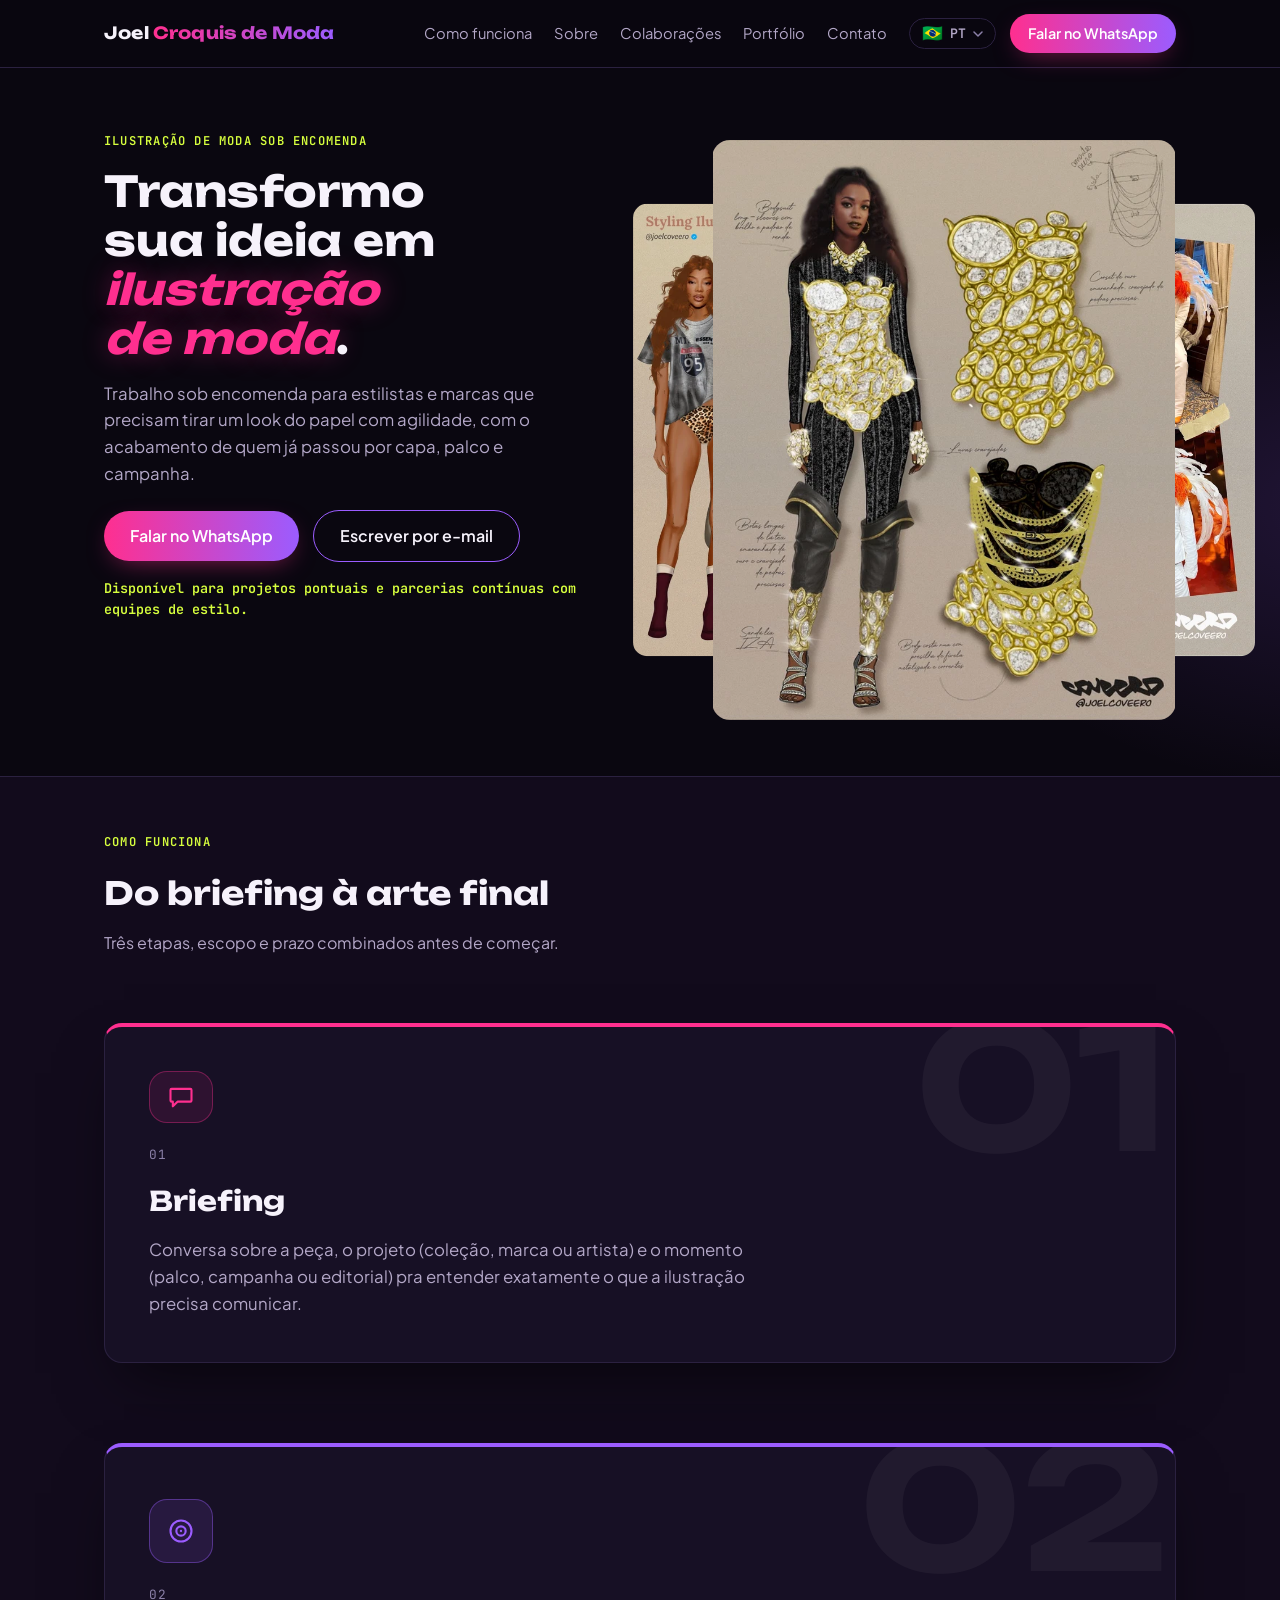
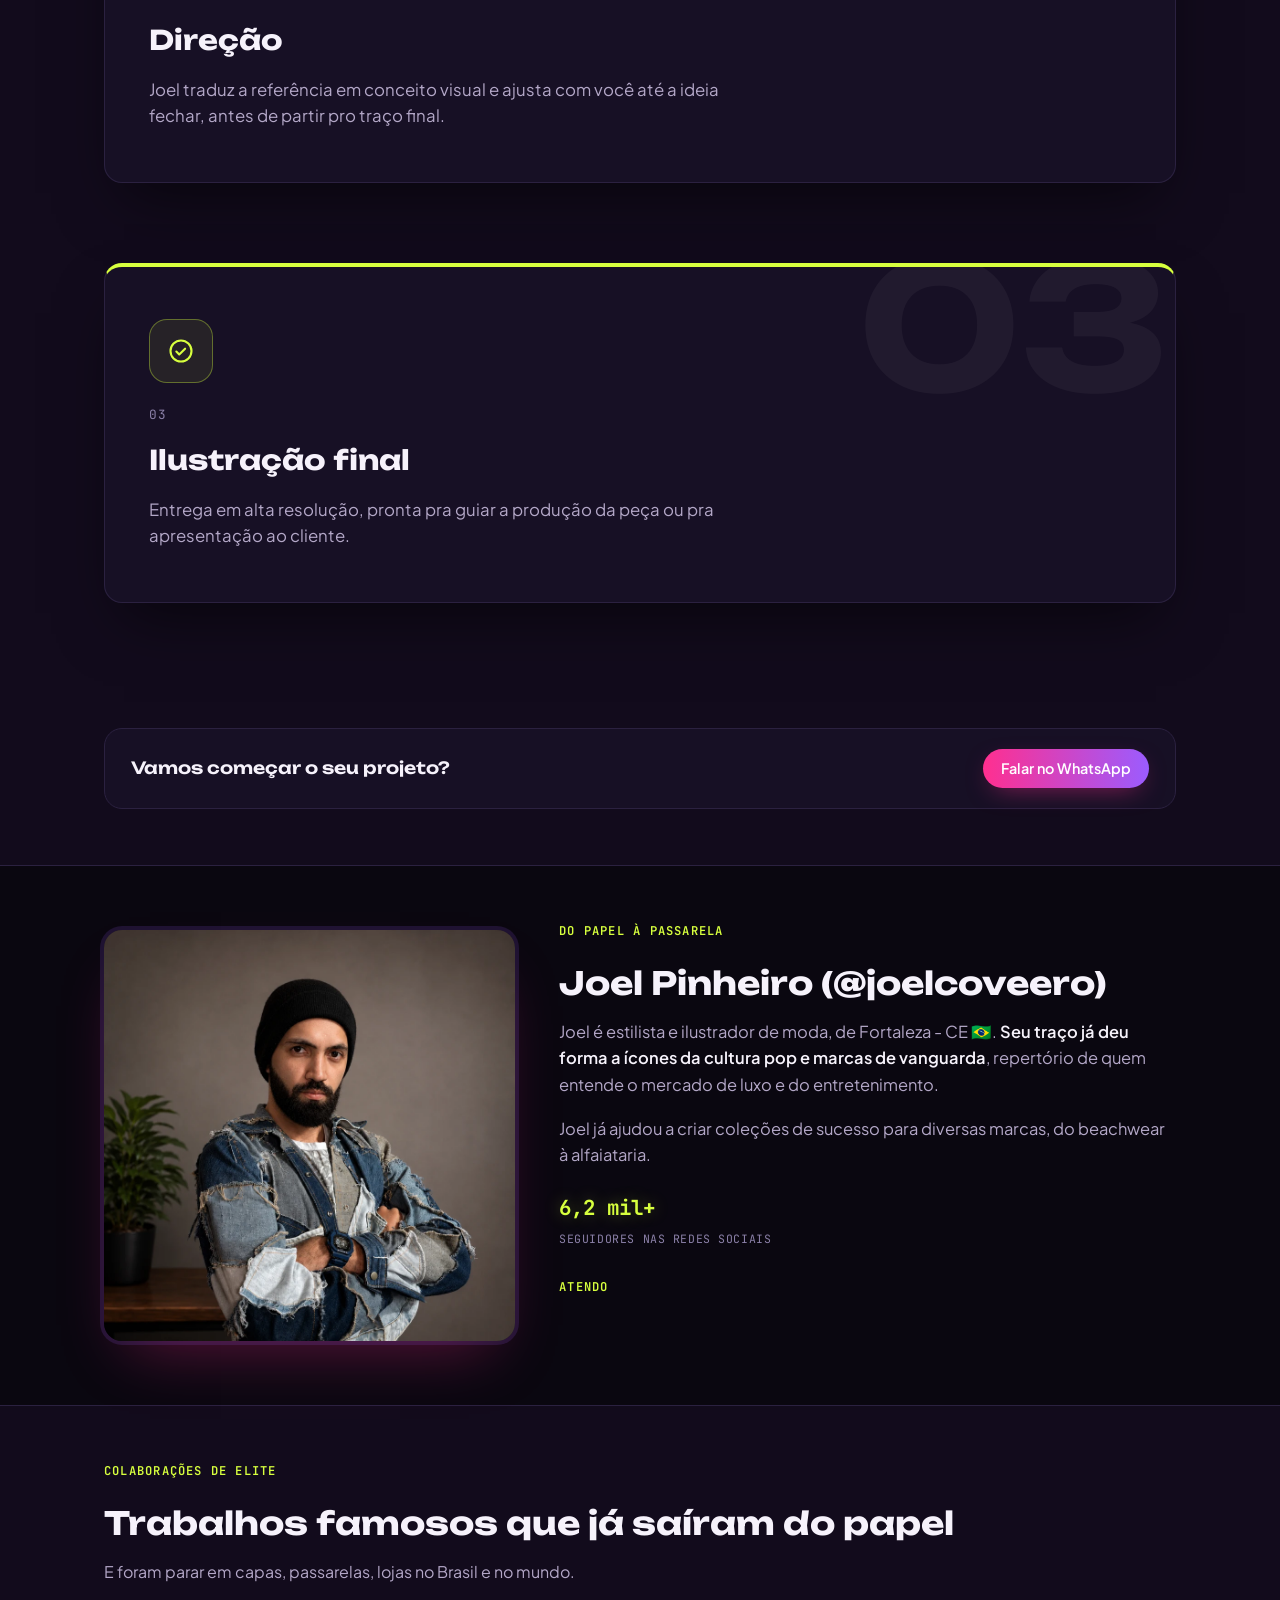
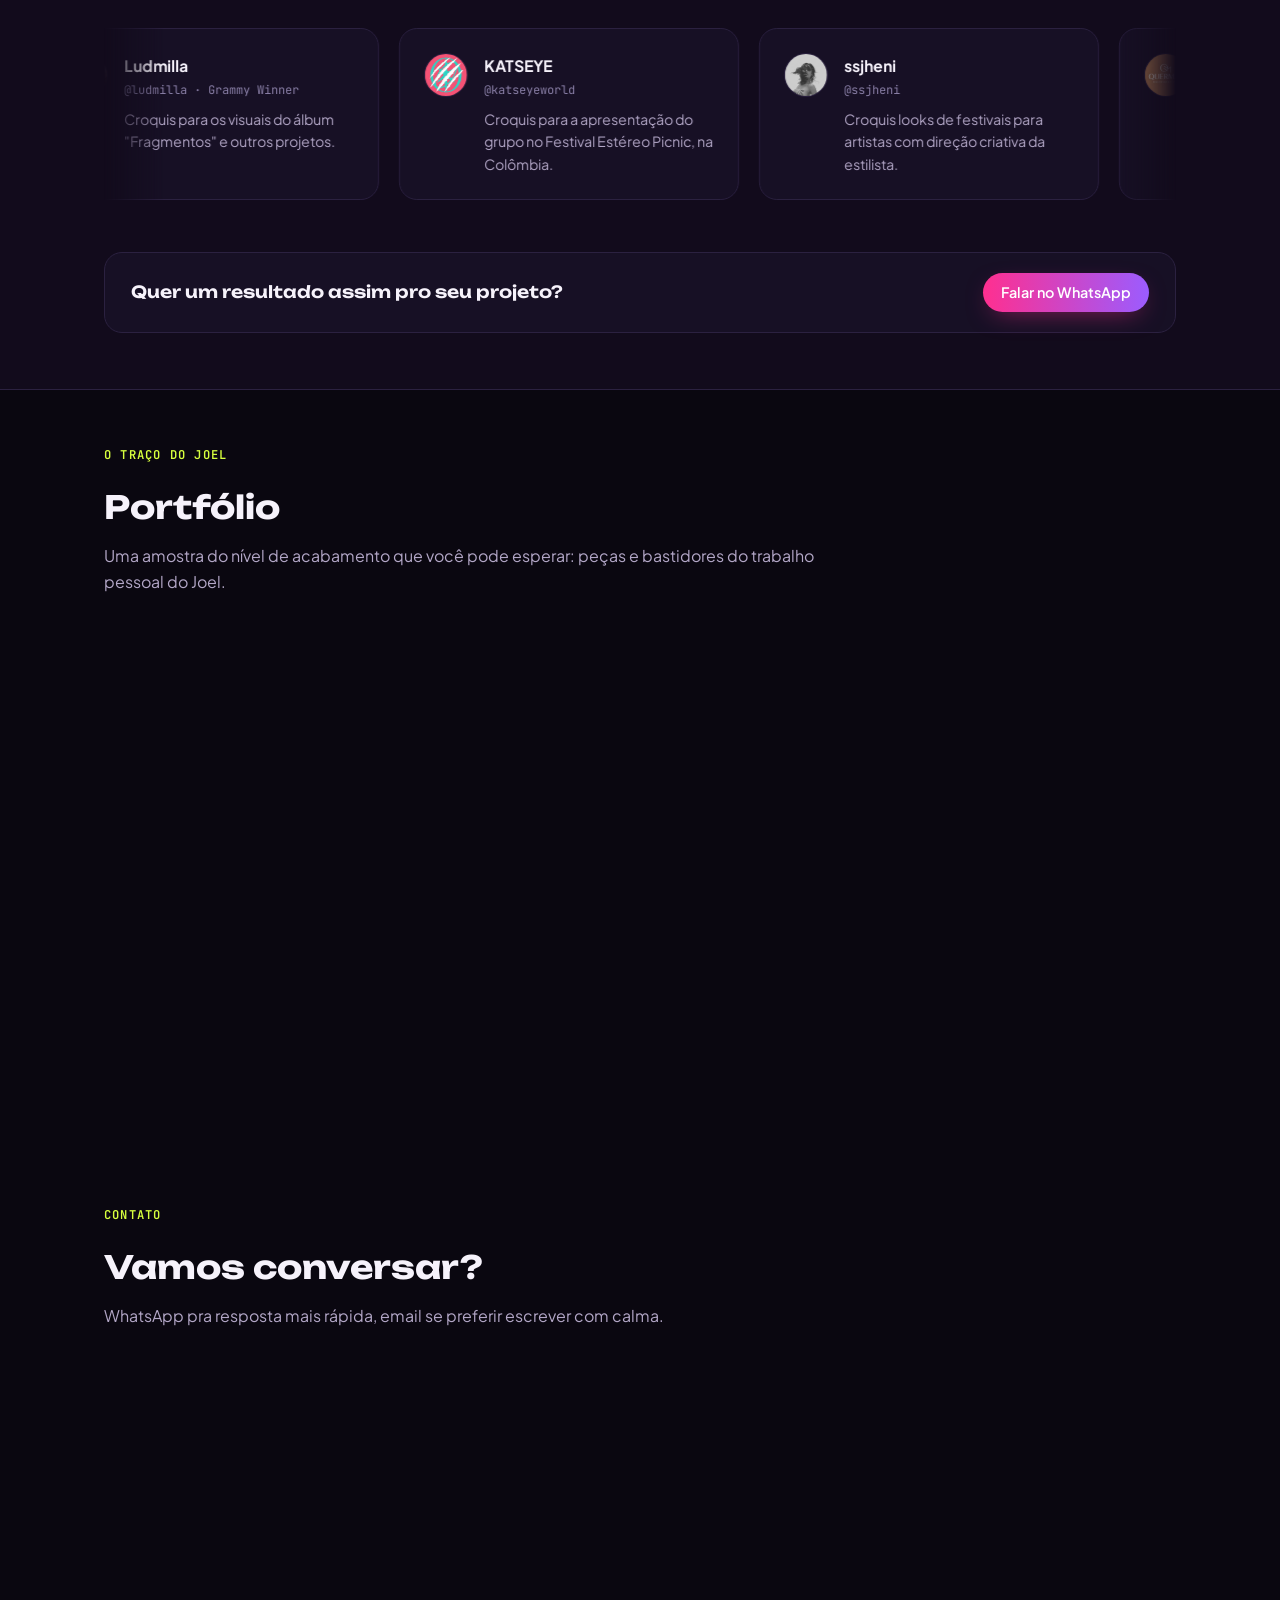
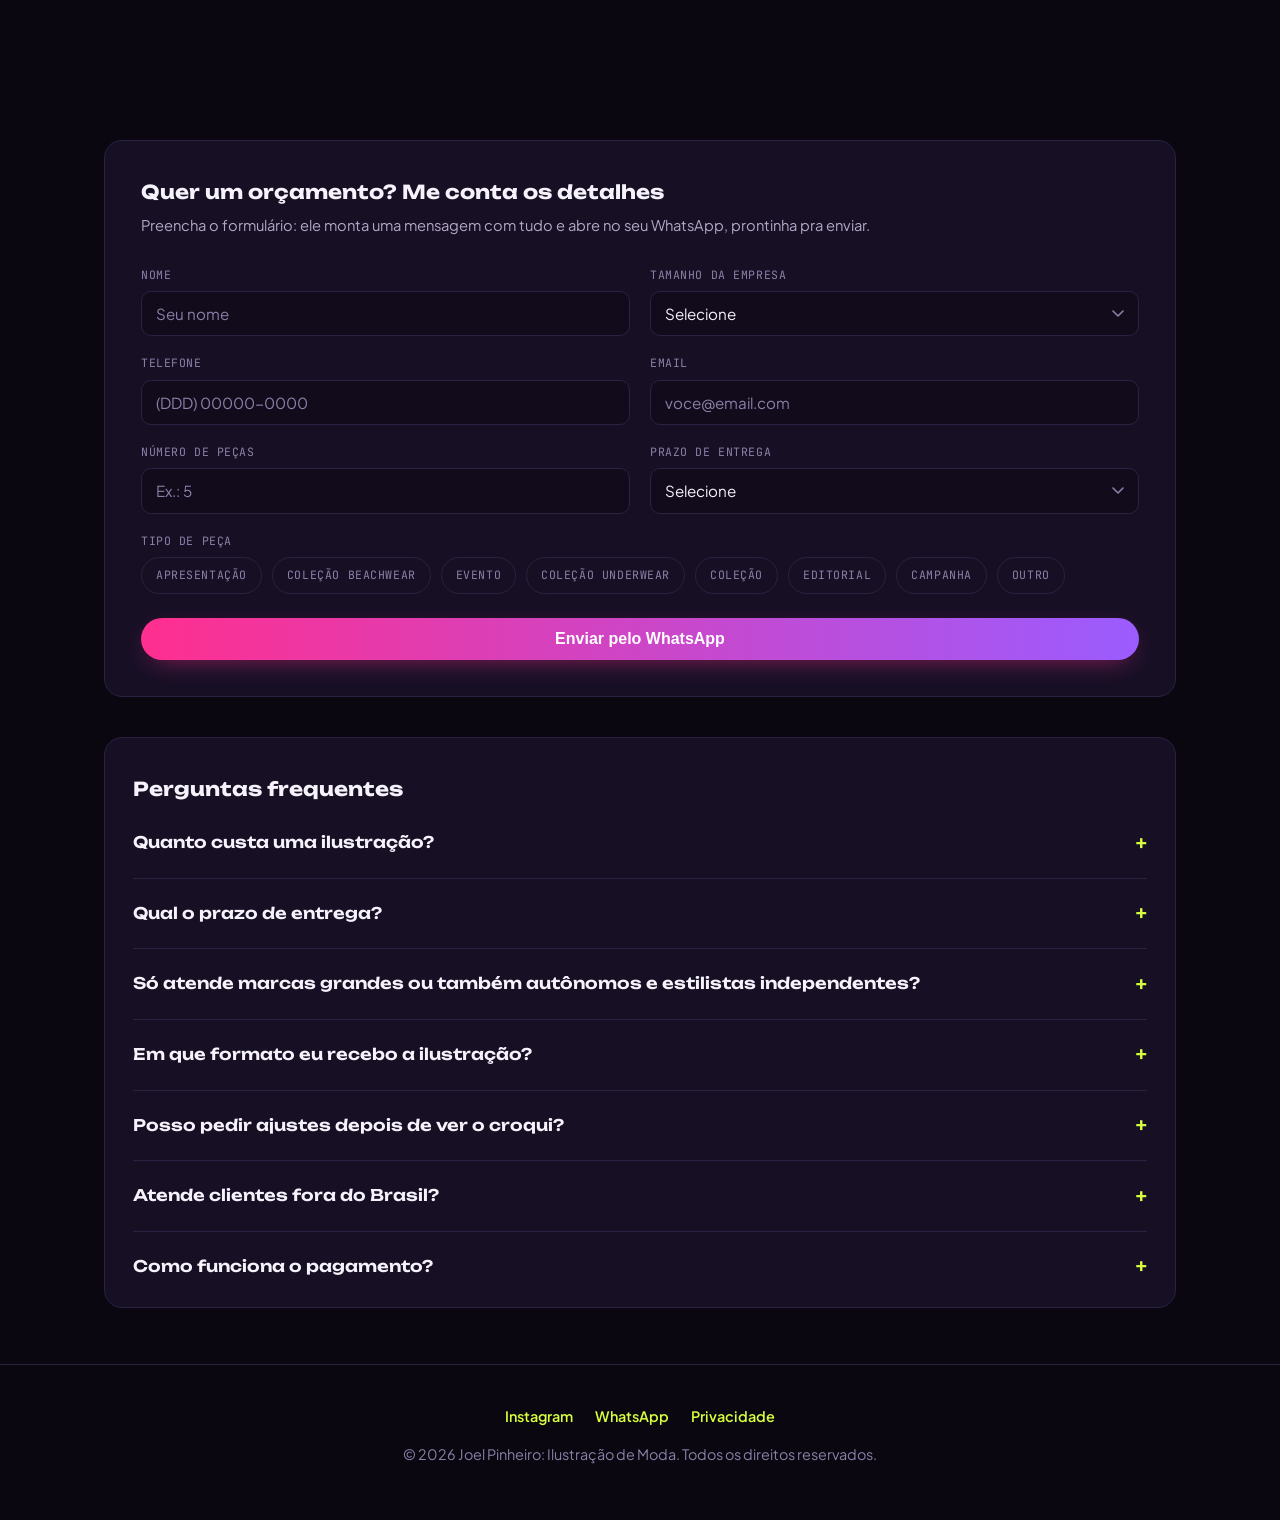
==== ilustracao/index.html @ 5b542d61 "Liga o front-end ao CAPI (Cloudflare Worker) trackLead() agora também faz POST pro Worker (joel-capi" ====
<!DOCTYPE html>
<html lang="pt-BR">
<head>
<meta charset="UTF-8">
<meta name="viewport" content="width=device-width, initial-scale=1.0">

<!-- Meta Pixel Code -->
<script>
!function(f,b,e,v,n,t,s)
{if(f.fbq)return;n=f.fbq=function(){n.callMethod?
n.callMethod.apply(n,arguments):n.queue.push(arguments)};
if(!f._fbq)f._fbq=n;n.push=n;n.loaded=!0;n.version='2.0';
n.queue=[];t=b.createElement(e);t.async=!0;
t.src=v;s=b.getElementsByTagName(e)[0];
s.parentNode.insertBefore(t,s)}(window, document,'script',
'https://connect.facebook.net/en_US/fbevents.js');
fbq('init', '4493762200768979');
fbq('track', 'PageView');
</script>
<noscript><img height="1" width="1" style="display:none"
src="https://www.facebook.com/tr?id=4493762200768979&ev=PageView&noscript=1"
/></noscript>
<!-- End Meta Pixel Code -->

<title>Joel Pinheiro | Ilustração de Moda Sob Encomenda</title>
<meta name="description" content="Ilustração de moda sob encomenda para marcas, estilistas e artistas: croqui personalizado com o traço que já assinou looks para Ludmilla e KATSEYE. Projetos pontuais e parcerias contínuas.">
<meta name="robots" content="index, follow">
<meta name="author" content="Joel Pinheiro (@joelcoveero)">
<meta name="theme-color" content="#0a0710">
<link rel="canonical" href="https://croquidemodapro.com.br/ilustracao/">

<meta property="og:type" content="website">
<meta property="og:locale" content="pt_BR">
<meta property="og:site_name" content="Joel Pinheiro | Ilustração">
<meta property="og:title" content="Joel Pinheiro | Ilustração de Moda Sob Encomenda">
<meta property="og:description" content="Croqui personalizado do briefing à arte final. O traço que já assinou looks para Ludmilla e KATSEYE, agora sob encomenda para o seu projeto.">
<meta property="og:image" content="https://croquidemodapro.com.br/assets/hero-croqui.png">
<meta property="og:url" content="https://croquidemodapro.com.br/ilustracao/">

<meta name="twitter:card" content="summary_large_image">
<meta name="twitter:title" content="Joel Pinheiro | Ilustração de Moda Sob Encomenda">
<meta name="twitter:description" content="Croqui personalizado do briefing à arte final, para marcas, estilistas e artistas.">
<meta name="twitter:image" content="https://croquidemodapro.com.br/assets/hero-croqui.png">

<link rel="icon" href="data:image/svg+xml,%3Csvg xmlns='http://www.w3.org/2000/svg' viewBox='0 0 64 64'%3E%3Crect width='64' height='64' rx='14' fill='%230a0710'/%3E%3Cdefs%3E%3ClinearGradient id='g' x1='0' y1='0' x2='1' y2='1'%3E%3Cstop offset='0' stop-color='%23ff2f8f'/%3E%3Cstop offset='1' stop-color='%239b5cff'/%3E%3C/linearGradient%3E%3C/defs%3E%3Ctext x='32' y='43' font-family='Arial,sans-serif' font-weight='700' font-size='26' fill='url(%23g)' text-anchor='middle'%3EJC%3C/text%3E%3C/svg%3E">
<link rel="preconnect" href="https://fonts.googleapis.com">
<link rel="preconnect" href="https://fonts.gstatic.com" crossorigin>
<link href="https://fonts.googleapis.com/css2?family=Unbounded:wght@500;700;800&family=Plus+Jakarta+Sans:ital,wght@0,400;0,500;0,600;0,700;1,500&family=JetBrains+Mono:wght@500;600;700&display=swap" rel="stylesheet">

<script type="application/ld+json">
{
  "@context": "https://schema.org",
  "@type": "Service",
  "serviceType": "Ilustração de moda sob encomenda",
  "provider": { "@type": "Person", "name": "Joel Pinheiro", "alternateName": "@joelcoveero" },
  "areaServed": "BR",
  "description": "Ilustração de moda sob encomenda para marcas, estilistas e artistas: croqui personalizado do briefing à arte final."
}
</script>
<style>
  :root{
    --bg:#0a0710;
    --bg-alt:#120b1c;
    --bg-card:#171025;
    --ink:#f6f2fb;
    --ink-soft:#b3a7c7;
    --ink-faint:#8b80a8;
    --line:#2b2140;
    --pink:#ff2f8f;
    --lime:#d7ff3e;
    --violet:#9b5cff;
    --radius:18px;
    --max:1120px;
    --font-display:'Unbounded',sans-serif;
    --font-body:'Plus Jakarta Sans',sans-serif;
    --font-mono:'JetBrains Mono',monospace;
  }
  *{box-sizing:border-box;}
  html{scroll-behavior:smooth;}
  /* O coverflow do hero deixa imagens vazando pros lados (overflow:visible) —
     sem isso a pagina ganha rolagem horizontal no mobile. `clip` em vez de
     `hidden` porque `hidden` transforma o elemento em contexto de rolagem e
     quebraria o position:sticky do header. */
  html{overflow-x:hidden;}
  @supports (overflow-x: clip){ html{overflow-x:clip;} }
  body{
    margin:0;
    max-width:100vw;
    overflow-x:hidden;
    font-family:var(--font-body);
    background:
      radial-gradient(ellipse 900px 520px at 12% -8%, rgba(255,47,143,.18), transparent 60%),
      radial-gradient(ellipse 750px 520px at 105% 8%, rgba(155,92,255,.16), transparent 55%),
      var(--bg);
    color:var(--ink);
    line-height:1.6;
  }
  @supports (overflow-x: clip){ body{overflow-x:clip;} }
  img{max-width:100%;display:block;}
  @media (prefers-reduced-motion: reduce){ html{scroll-behavior:auto;} }
  a:focus-visible, button:focus-visible, summary:focus-visible, [tabindex]:focus-visible{
    outline:2px solid var(--lime);outline-offset:3px;border-radius:4px;
  }
  .skip-link{
    position:absolute;left:16px;top:-64px;z-index:70;
    background:var(--bg-card);color:var(--ink);
    border:1px solid var(--lime);border-radius:8px;
    padding:10px 16px;text-decoration:none;font-weight:600;
    transition:top .2s ease;
  }
  .skip-link:focus-visible{top:12px;}
  main:focus, main:focus-visible{outline:none;}
  .reveal{opacity:0;transform:translateY(24px);transition:opacity .6s cubic-bezier(.22,1,.36,1),transform .6s cubic-bezier(.22,1,.36,1);}
  .reveal.is-visible{opacity:1;transform:translateY(0);}
  @media (prefers-reduced-motion: reduce){
    .reveal, .reveal.is-visible{opacity:1 !important;transform:none !important;transition:none !important;}
  }
  a{color:inherit;}
  h1,h2,h3{font-family:var(--font-display);text-wrap:balance;}
  h1 em{font-style:italic;font-weight:700;color:var(--pink);text-shadow:0 0 26px rgba(255,47,143,.35);}
  .wrap{max-width:var(--max);margin:0 auto;padding:0 24px;}

  header.site{
    position:sticky;top:0;z-index:20;
    background:rgba(10,7,16,.78);
    backdrop-filter:blur(10px);
    border-bottom:1px solid var(--line);
  }
  header.site .wrap{display:flex;align-items:center;justify-content:space-between;padding:14px 24px;gap:14px;}
  .brand{font-family:var(--font-display);font-weight:700;letter-spacing:.01em;font-size:1.05rem;text-decoration:none;flex-shrink:0;}
  .brand span{background:linear-gradient(90deg,var(--pink),var(--violet));-webkit-background-clip:text;background-clip:text;color:transparent;}
  nav.site{display:flex;align-items:center;margin-left:auto;}
  nav.site a{margin-left:22px;text-decoration:none;font-size:.92rem;color:var(--ink-soft);transition:color .15s ease;white-space:nowrap;flex-shrink:0;}
  nav.site a:hover{color:var(--lime);}
  .btn{
    display:inline-block;background:linear-gradient(90deg,var(--pink),var(--violet));
    color:#fff;padding:12px 26px;border-radius:999px;text-decoration:none;
    font-weight:600;font-size:1rem;border:none;cursor:pointer;
    box-shadow:0 8px 26px -10px rgba(255,47,143,.6);
    transition:box-shadow .18s ease, transform .18s ease;
  }
  .btn:hover{box-shadow:0 10px 32px -8px rgba(255,47,143,.8);transform:translateY(-1px);}
  .btn.ghost{background:transparent;border:1.5px solid var(--violet);color:var(--ink);box-shadow:none;}
  .btn.ghost:hover{background:rgba(155,92,255,.14);box-shadow:none;}
  .btn.small{padding:8px 18px;font-size:.9rem;flex-shrink:0;}

  /* Seletor de idioma — bandeira do idioma ativo + dropdown com os outros.
     Uma copia fica dentro do nav.site (some no mobile junto com o resto do
     menu horizontal) e outra dentro do painel mobile. */
  .lang-switch{position:relative;margin-left:22px;}
  .lang-trigger{
    display:inline-flex;align-items:center;gap:7px;background:transparent;
    border:1px solid var(--line);border-radius:999px;padding:6px 12px;
    color:var(--ink-soft);cursor:pointer;font-family:var(--font-mono);
    font-size:.82rem;font-weight:600;transition:border-color .15s ease, color .15s ease;
  }
  .lang-trigger:hover{color:var(--ink);border-color:var(--violet);}
  .lang-switch.open .lang-trigger{color:var(--lime);border-color:var(--lime);}
  .lang-flag{font-size:1.05rem;line-height:1;}
  .lang-caret{color:var(--ink-faint);transition:transform .15s ease;flex-shrink:0;}
  .lang-switch.open .lang-caret{transform:rotate(180deg);}
  .lang-menu{
    list-style:none;margin:8px 0 0;padding:6px;position:absolute;top:100%;right:0;
    min-width:150px;background:var(--bg-card);border:1px solid var(--line);
    border-radius:12px;box-shadow:0 18px 40px -14px rgba(0,0,0,.6);
    opacity:0;visibility:hidden;transform:translateY(-6px);
    transition:opacity .15s ease, transform .15s ease, visibility .15s;
    z-index:40;
  }
  .lang-switch.open .lang-menu{opacity:1;visibility:visible;transform:translateY(0);}
  .lang-menu button{
    display:flex;align-items:center;gap:9px;width:100%;background:transparent;border:none;
    color:var(--ink-soft);text-align:left;padding:9px 10px;border-radius:8px;cursor:pointer;
    font-family:var(--font-body);font-size:.9rem;font-weight:500;
  }
  .lang-menu button:hover{background:rgba(255,255,255,.06);color:var(--ink);}
  .mobile-nav .lang-switch{
    margin:28px 0 0;padding-top:20px;border-top:1px solid var(--line);
  }
  .mobile-nav .lang-trigger{width:100%;justify-content:space-between;padding:12px 14px;font-size:.95rem;}
  .mobile-nav .lang-menu{
    position:static;display:none;opacity:1;visibility:visible;transform:none;
    box-shadow:none;border:none;background:transparent;margin-top:10px;padding:0;
  }
  .mobile-nav .lang-switch.open .lang-menu{display:block;}
  .mobile-nav .lang-menu button{font-size:1.05rem;padding:10px 6px;}

  .sm-toggle{
    display:none;align-items:center;gap:8px;background:transparent;border:1px solid var(--line);
    color:var(--ink);border-radius:999px;padding:8px 14px;font-family:var(--font-mono);font-size:.82rem;
    cursor:pointer;flex-shrink:0;
  }
  .sm-icon{display:inline-flex;flex-direction:column;gap:3px;width:16px;}
  .sm-icon span{display:block;height:1.5px;background:var(--ink);border-radius:1px;}
  .mobile-nav{
    display:none;position:fixed;inset:0;z-index:30;background:rgba(10,7,16,.97);
    padding:100px 24px 40px;opacity:0;pointer-events:none;transition:opacity .25s ease;
  }
  .mobile-nav.is-open{opacity:1;pointer-events:auto;}
  .mobile-nav a{
    display:block;font-family:var(--font-display);font-size:1.6rem;color:var(--ink);
    text-decoration:none;padding:14px 0;border-bottom:1px solid var(--line);
  }
  .mobile-nav a:hover{color:var(--lime);}
  @media (max-width:1140px){
    nav.site{display:none;}
    .header-cta{display:none;}
    .sm-toggle{display:inline-flex;}
    .mobile-nav{display:block;}
  }
  .mobile-nav .btn{display:inline-block;margin-top:24px;}

  .hero{padding:64px 0 56px;}
  .hero .wrap{display:grid;grid-template-columns:1fr .85fr;gap:48px;align-items:center;}
  /* Itens de grid tem min-width:auto por padrao: sem isso, o carrossel do
     hero (filhos absolutos com transforms grandes) pode forcar a coluna a
     ficar mais larga que o viewport, cortando o texto da outra coluna no
     meio da palavra em vez de quebrar linha. */
  .hero .wrap > *{min-width:0;}
  .eyebrow{
    font-family:var(--font-mono);text-transform:uppercase;letter-spacing:.1em;font-size:.76rem;
    color:var(--lime);font-weight:600;margin-bottom:16px;
  }
  h1{font-size:clamp(2rem,4vw,2.65rem);line-height:1.15;margin:0 0 18px;font-weight:700;}
  .lead{font-size:1.05rem;color:var(--ink-soft);margin:0 0 22px;max-width:50ch;}
  .hero-actions{display:flex;gap:14px;flex-wrap:wrap;align-items:center;}
  @media (max-width:520px){
    .hero-actions{flex-direction:column;align-items:stretch;}
    .hero-actions .btn{width:100%;text-align:center;}
  }
  .hero-note{font-family:var(--font-mono);font-size:.84rem;font-weight:600;color:var(--lime);margin:16px 0 0;}

  .stat-strip{display:flex;align-items:center;gap:22px;margin-top:30px;flex-wrap:wrap;}
  .stat-item{display:flex;flex-direction:column;}
  .stat-num{font-family:var(--font-mono);font-weight:700;font-size:1.7rem;color:var(--lime);text-shadow:0 0 20px rgba(215,255,62,.4);line-height:1;}
  .stat-label{font-family:var(--font-mono);font-size:.66rem;letter-spacing:.08em;text-transform:uppercase;color:var(--ink-faint);margin-top:6px;}
  .stat-div{width:1px;height:32px;background:linear-gradient(180deg,transparent,var(--violet),transparent);opacity:.7;}

  .hero-visual{position:relative;aspect-ratio:4/5;text-align:center;overflow:visible;}
  @media (max-width:820px){ .hero-visual{aspect-ratio:16/10;order:-1;} }

  /* Carrossel coverflow — mesma logica do hero da LP do pack: uma imagem
     ativa no centro, duas vizinhas solidas e duas mais distantes e
     transparentes. No desktop as duas distantes ficam escondidas (so 3
     visiveis, girando nas pontas); no mobile as 5 aparecem. */
  .showcase-carousel{position:relative;width:464px;height:580px;max-width:100%;margin:8px auto 0;}
  @media (min-width:821px){ .hero .wrap{align-items:start;gap:120px;} }
  .showcase-carousel img{
    /* height:100% e nao top/bottom:0 — imagens sao elementos substituidos e
       ignoram o "esticar" entre top e bottom, ficando na altura intrinseca. */
    position:absolute;top:0;left:50%;
    width:100%;height:100%;object-fit:contain;border-radius:var(--radius);
    opacity:0;transition:opacity .6s ease, transform .6s ease;
    transform:translateX(-50%) scale(.5);
    z-index:1;pointer-events:none;cursor:pointer;
  }
  .showcase-carousel img.active{opacity:1;transform:translateX(-50%) scale(1);z-index:5;pointer-events:auto;}
  .showcase-carousel img.near-prev{opacity:1;transform:translateX(calc(-50% - 130px)) scale(.78);z-index:4;pointer-events:auto;}
  .showcase-carousel img.near-next{opacity:1;transform:translateX(calc(-50% + 130px)) scale(.78);z-index:4;pointer-events:auto;}
  .showcase-carousel img.far-prev{opacity:.25;transform:translateX(calc(-50% - 220px)) scale(.58);z-index:3;}
  .showcase-carousel img.far-next{opacity:.25;transform:translateX(calc(-50% + 220px)) scale(.58);z-index:3;}
  .showcase-carousel img.hidden{opacity:0;transform:translateX(-50%) scale(.4);z-index:1;}
  @media (prefers-reduced-motion: reduce){ .showcase-carousel img{transition:none;} }
  @media (min-width:821px){
    .showcase-carousel img.far-prev,
    .showcase-carousel img.far-next{opacity:0;}
  }
  @media (max-width:820px){
    .showcase-carousel{width:100%;height:320px;}
    .showcase-carousel img.near-prev{transform:translateX(calc(-50% - 88px)) scale(.74);}
    .showcase-carousel img.near-next{transform:translateX(calc(-50% + 88px)) scale(.74);}
    .showcase-carousel img.far-prev{transform:translateX(calc(-50% - 140px)) scale(.55);}
    .showcase-carousel img.far-next{transform:translateX(calc(-50% + 140px)) scale(.55);}
  }

  section{padding:56px 0;}
  section.alt{background:var(--bg-alt);border-top:1px solid var(--line);border-bottom:1px solid var(--line);}
  h2{font-size:clamp(1.5rem,3vw,2rem);margin:0 0 10px;font-weight:700;}
  .section-lead{color:var(--ink-soft);max-width:60ch;margin:0 0 36px;}

  .about{display:grid;grid-template-columns:.8fr 1.2fr;gap:44px;align-items:center;}
  .about > *{min-width:0;}

  /* TiltedCard — vanilla port do componente React Bits (reactbits.dev).
     Mesmo comportamento, reescrito sem React/Motion porque este é um site
     estático sem build. Usa gsap.quickTo (GSAP já carregado pro
     DepthCarousel) pro amortecimento tipo "spring"; em telas sem hover
     (touch) o tilt não é ativado e a foto fica estática, sem aviso. */
  .about-photo{
    position:relative;perspective:800px;
    aspect-ratio:1;border-radius:var(--radius);background:var(--bg-card);
    box-shadow:0 0 0 4px rgba(155,92,255,.14), 0 30px 60px -25px rgba(255,47,143,.35);
  }
  .tilted-card-inner{position:absolute;inset:0;transform-style:preserve-3d;}
  .tilted-card-inner img{
    position:absolute;inset:0;width:100%;height:100%;
    object-fit:cover;object-position:center 30%;border-radius:var(--radius);
    will-change:transform;backface-visibility:hidden;
  }
  .tilted-card-caption{
    pointer-events:none;position:absolute;left:0;top:0;
    border-radius:6px;background:var(--ink);padding:5px 12px;
    font-family:var(--font-mono);font-size:.72rem;font-weight:600;color:#0a0710;
    opacity:0;z-index:3;white-space:nowrap;
  }
  .stats{display:flex;gap:28px;margin-top:22px;flex-wrap:wrap;}
  .stat b{display:block;font-family:var(--font-mono);font-size:1.3rem;color:var(--lime);text-shadow:0 0 16px rgba(215,255,62,.35);}
  .stat span{font-family:var(--font-mono);font-size:.72rem;letter-spacing:.05em;text-transform:uppercase;color:var(--ink-faint);}
  .about p{font-size:1.03rem;color:var(--ink-soft);max-width:62ch;margin:0 0 18px;}
  .about strong{color:var(--ink);font-weight:600;}

  .audience-eyebrow{margin-top:28px;}
  .tag{
    display:inline-block;white-space:nowrap;font-family:var(--font-mono);font-size:.78rem;color:var(--ink);
    background:rgba(155,92,255,.12);border:1px solid rgba(155,92,255,.4);
    padding:7px 14px;border-radius:999px;
  }

  /* LogoLoop — vanilla port do componente React Bits (reactbits.dev).
     Sem dependência externa (só requestAnimationFrame), então é uma
     tradução quase 1:1: mede a largura de uma sequência de tags e clona
     cópias suficientes pra preencher o container + 2 de folga, criando
     um loop contínuo sem emenda visível. Usa tags de texto em vez de
     logos de imagem (não há logos aqui, só categorias de cliente). */
  .logoloop{position:relative;min-width:0;margin-top:10px;overflow:hidden;-webkit-mask-image:linear-gradient(to right,transparent,#000 40px,#000 calc(100% - 40px),transparent);mask-image:linear-gradient(to right,transparent,#000 40px,#000 calc(100% - 40px),transparent);}
  .logoloop__track{display:flex;width:max-content;will-change:transform;}
  .logoloop__item{flex:0 0 auto;margin-right:14px;}

  .colab-loop-wrap{margin-top:36px;}
  .colab-loop-wrap .logoloop{
    padding:8px 0;margin-top:2px;
    -webkit-mask-image:linear-gradient(to right,transparent,#000 60px,#000 calc(100% - 60px),transparent);mask-image:linear-gradient(to right,transparent,#000 60px,#000 calc(100% - 60px),transparent);
  }
  .colab-loop-wrap .logoloop__item{margin-right:20px;}
  .trust-card{
    width:340px;height:100%;flex-shrink:0;box-sizing:border-box;
    background:var(--bg-card);border:1px solid var(--line);border-radius:var(--radius);
    padding:24px;display:flex;gap:16px;align-items:flex-start;
    transition:transform .18s ease, border-color .18s ease;
  }
  .trust-card:hover{transform:translateY(-4px);border-color:var(--pink);}
  .trust-avatar{
    width:44px;height:44px;border-radius:50%;flex-shrink:0;
    object-fit:cover;border:1px solid var(--line);
  }
  .trust-body a.trust-name{color:var(--ink);text-decoration:none;font-weight:700;font-size:.98rem;}
  .trust-body a.trust-name:hover{color:var(--lime);}
  .trust-handle{display:block;font-family:var(--font-mono);font-size:.74rem;color:var(--ink-faint);margin:2px 0 8px;}
  .trust-quote{color:var(--ink-soft);font-size:.88rem;margin:0;}

  /* DriftWall — vanilla port do componente React Bits (reactbits.dev).
     Colunas de fotos deslizando em loop, com tilt 3D que segue o mouse e
     lift + cor ao passar por cima. Sem dependência externa (só CSS 3D +
     requestAnimationFrame), então a estrutura das colunas/tiles é toda
     montada via JS (mesma lógica de distribuição round-robin do original). */
  .portfolio-driftwall-wrap{height:460px;margin-top:40px;}
  @media (max-width:820px){ .portfolio-driftwall-wrap{height:380px;} }
  @media (max-width:520px){ .portfolio-driftwall-wrap{height:320px;} }
  .drift-wall{
    position:relative;width:100%;height:100%;overflow:hidden;border-radius:var(--radius);
    perspective:var(--dw-perspective,1200px);perspective-origin:50% 50%;
    --dw-tile-w:170px;--dw-tile-h:210px;--dw-gap:16px;--dw-radius:14px;
    --dw-lift:50px;--dw-dim:.55;--dw-gray:0;--dw-overlay:#0a0710;--dw-edge:74%;
    -webkit-mask-image:radial-gradient(ellipse 78% 82% at 50% 46%,#000 var(--dw-edge),transparent 100%),
      linear-gradient(to top,#000 var(--dw-edge),transparent 100%);
    -webkit-mask-composite:source-in;
    mask-image:radial-gradient(ellipse 78% 82% at 50% 46%,#000 var(--dw-edge),transparent 100%),
      linear-gradient(to top,#000 var(--dw-edge),transparent 100%);
    mask-composite:intersect;
  }
  .drift-wall__plane{
    position:absolute;top:50%;left:50%;display:flex;flex-direction:row;
    transform-style:preserve-3d;cursor:pointer;transform-origin:50% 50%;will-change:transform;
  }
  .drift-wall__col{position:relative;width:calc(var(--dw-tile-w) + var(--dw-gap));transform-style:preserve-3d;}
  .drift-wall__track{display:flex;flex-direction:column;will-change:transform;transform-style:preserve-3d;}
  .drift-wall__tile{
    position:relative;display:block;width:100%;height:calc(var(--dw-tile-h) + var(--dw-gap));
    flex:0 0 auto;outline:none;transform-style:preserve-3d;
  }
  .drift-wall__inner{
    position:absolute;inset:calc(var(--dw-gap) / 2);display:block;border-radius:var(--dw-radius);
    overflow:hidden;background:var(--bg-card);opacity:var(--dw-dim);transform:translateZ(0);
    pointer-events:none;
    transition:transform .42s cubic-bezier(.22,1,.36,1),opacity .42s cubic-bezier(.22,1,.36,1),box-shadow .42s cubic-bezier(.22,1,.36,1);
  }
  .drift-wall__tile img{
    width:100%;height:100%;object-fit:cover;display:block;
    filter:grayscale(var(--dw-gray)) saturate(.92);
    transition:filter .42s cubic-bezier(.22,1,.36,1);
    user-select:none;-webkit-user-drag:none;
  }
  .drift-wall__overlay{position:absolute;inset:0;background:var(--dw-overlay);opacity:.42;pointer-events:none;transition:opacity .42s cubic-bezier(.22,1,.36,1);}
  .drift-wall__tile.is-active .drift-wall__inner,
  .drift-wall__tile:focus-visible .drift-wall__inner{
    opacity:1;transform:translateZ(var(--dw-lift));box-shadow:0 24px 60px -18px rgba(0,0,0,.7);
  }
  .drift-wall__tile.is-active img,
  .drift-wall__tile:focus-visible img{filter:grayscale(0) saturate(1.05);}
  .drift-wall__tile.is-active .drift-wall__overlay,
  .drift-wall__tile:focus-visible .drift-wall__overlay{opacity:0;}
  .drift-wall__tile:focus-visible .drift-wall__inner{box-shadow:0 24px 60px -18px rgba(0,0,0,.7), 0 0 0 2px rgba(255,255,255,.9);}
  @media (prefers-reduced-motion: reduce){ .drift-wall__plane, .drift-wall__track{will-change:auto;} }
  @media (max-width:820px){
    .drift-wall{
      --dw-tile-w:130px; --dw-tile-h:162px; --dw-gap:12px; --dw-dim:.9;
      -webkit-mask-image:none; mask-image:none;
      -webkit-mask-composite:source-over; mask-composite:add;
    }
  }

  .icon-badge{
    width:50px;height:50px;border-radius:14px;
    display:flex;align-items:center;justify-content:center;margin-bottom:18px;
    background:rgba(255,47,143,.1);border:1px solid rgba(255,47,143,.35);
  }
  .icon-badge.lime{background:rgba(215,255,62,.08);border-color:rgba(215,255,62,.35);}
  .icon-badge.violet{background:rgba(155,92,255,.12);border-color:rgba(155,92,255,.4);}
  .process-num{
    display:inline-block;font-family:var(--font-mono);font-size:.7rem;color:var(--ink-faint);
    letter-spacing:.08em;text-transform:uppercase;margin-bottom:10px;
  }

  /* ScrollStack — vanilla port do componente React Bits (reactbits.dev).
     useWindowScroll:true (igual ao demo original) — os cards empilham
     conforme a PÁGINA rola, via scroll nativo (sem Lenis — ver o
     comentário no script). O padding-bottom aqui é só a folga pro
     último card soltar o pin suavemente; um valor grande demais (o
     demo original usa 50rem) deixa uma área morta enorme depois que o
     3º card libera e antes da próxima seção aparecer. */
  .scroll-stack-wrap{margin-top:8px;}
  .scroll-stack-scroller{position:relative;width:100%;}
  .scroll-stack-inner{padding:2rem 0 5rem;}
  @media (max-width:820px){ .scroll-stack-inner{padding:1.5rem 0 4rem;} }
  .scroll-stack-card{
    transform-origin:top center;backface-visibility:hidden;
    box-shadow:0 30px 60px -20px rgba(0,0,0,.6);
    height:340px;width:100%;box-sizing:border-box;position:relative;overflow:hidden;
    border-radius:var(--radius);background:var(--bg-card);border:1px solid var(--line);
  }
  .scroll-stack-end{width:100%;height:1px;}
  .process-visual-card{padding:44px 44px;display:flex;flex-direction:column;justify-content:center;}
  .process-visual-card .process-ghost-num{
    position:absolute;top:-30px;right:6px;font-family:var(--font-display);font-weight:700;
    font-size:11rem;line-height:1;color:rgba(255,255,255,.045);pointer-events:none;user-select:none;
  }
  .process-visual-card.pink{border-top:4px solid var(--pink);}
  .process-visual-card.violet{border-top:4px solid var(--violet);}
  .process-visual-card.lime{border-top:4px solid var(--lime);}
  .process-visual-card .icon-badge{width:64px;height:64px;border-radius:18px;margin-bottom:22px;}
  .process-visual-card .process-num{font-size:.8rem;margin-bottom:14px;}
  .process-visual-card h3{margin:0 0 14px;font-size:1.7rem;font-weight:700;}
  .process-visual-card p{margin:0;color:var(--ink-soft);font-size:1.05rem;max-width:52ch;}
  @media (max-width:520px){
    .scroll-stack-card{height:400px;}
    .process-visual-card{padding:32px 28px;}
    .process-visual-card h3{font-size:1.4rem;}
    .process-visual-card p{font-size:.96rem;}
    .process-visual-card .process-ghost-num{font-size:7rem;}
  }

  /* Bloco principal de contato — WhatsApp como CTA único e dominante,
     com o email como sub-item discreto embaixo (em vez de dois painéis
     "ou" competindo em pé de igualdade). */
  .contact-primary{
    background:var(--bg-card);border:1px solid var(--line);border-radius:var(--radius);
    padding:48px 32px;text-align:center;box-shadow:inset 0 0 0 1.5px rgba(255,47,143,.35);
  }
  .contact-primary h3{font-size:1.3rem;margin:0 0 10px;}
  .contact-primary-sub{color:var(--ink-soft);font-size:.98rem;margin:0 0 26px;max-width:42ch;margin-inline:auto;}
  .contact-primary .btn{font-size:1.02rem;padding:15px 36px;}
  .contact-alt{margin:22px 0 0;color:var(--ink-faint);font-size:.88rem;}
  .contact-alt a{color:var(--ink-soft);text-decoration:underline;text-underline-offset:3px;}
  .contact-alt a:hover{color:var(--lime);}
  .flow-priority-badge{
    display:inline-block;font-family:var(--font-mono);font-size:.66rem;font-weight:700;
    letter-spacing:.06em;text-transform:uppercase;color:var(--pink);
    background:rgba(255,47,143,.1);border:1px solid rgba(255,47,143,.4);
    padding:4px 10px;border-radius:999px;margin-bottom:14px;
  }

  /* CTA de fechamento — só em Como funciona e Colaborações (não em toda
     seção: já tentamos isso e ficou repetitivo). */
  .section-cta{
    margin-top:44px;padding:20px 26px;border-radius:var(--radius);
    background:var(--bg-card);border:1px solid var(--line);
    display:flex;align-items:center;justify-content:space-between;gap:18px;flex-wrap:wrap;
  }
  .section-cta span{font-family:var(--font-display);font-weight:600;font-size:1.05rem;color:var(--ink);}
  @media (max-width:520px){
    .section-cta{flex-direction:column;align-items:stretch;text-align:center;}
    .section-cta .btn{width:100%;text-align:center;}
  }

  /* FAQ — acordeão nativo (<details>), sem JS. */
  .faq-card{
    margin-top:40px;background:var(--bg-card);border:1px solid var(--line);
    border-radius:var(--radius);padding:6px 28px;
  }
  .faq-card h3{margin:30px 0 4px;font-size:1.2rem;font-weight:700;}
  .faq-item{border-bottom:1px solid var(--line);padding:22px 0;}
  .faq-item:last-child{border-bottom:none;}
  .faq-item summary{
    cursor:pointer;list-style:none;display:flex;align-items:center;
    justify-content:space-between;gap:16px;font-family:var(--font-display);
    font-weight:600;font-size:1rem;color:var(--ink);
  }
  .faq-item summary::-webkit-details-marker{display:none;}
  .faq-item summary::after{
    content:"+";flex-shrink:0;font-family:var(--font-mono);font-size:1.3rem;
    color:var(--lime);line-height:1;
  }
  .faq-item[open] summary::after{content:"–";}
  .faq-item summary:hover{color:var(--pink);}
  .faq-item p{margin:14px 0 0;color:var(--ink-soft);font-size:.95rem;line-height:1.6;}
  @media (max-width:640px){
    .faq-card{padding:4px 22px;}
  }
  @media (max-width:820px){
    .hero .wrap{grid-template-columns:1fr;}
    .trust-grid{grid-template-columns:1fr;}
    .about{grid-template-columns:1fr;}
  }

  /* Formulário de orçamento — sem backend (site estático), então o
     submit monta uma mensagem formatada e abre o WhatsApp já
     preenchido, em vez de enviar pra um servidor. */
  .quote-form-card{
    margin-top:40px;background:var(--bg-card);border:1px solid var(--line);
    border-radius:var(--radius);padding:36px;
  }
  .quote-form-card h3{margin:0 0 6px;font-size:1.2rem;font-weight:700;}
  .quote-form-card .form-sub{color:var(--ink-soft);font-size:.92rem;margin:0 0 28px;}
  .quote-form{display:grid;grid-template-columns:1fr 1fr;gap:18px 20px;}
  .form-field{display:flex;flex-direction:column;gap:7px;}
  .form-field.full{grid-column:1/-1;}
  .form-field label{
    font-family:var(--font-mono);font-size:.72rem;letter-spacing:.05em;
    text-transform:uppercase;color:var(--ink-faint);
  }
  .form-field input,
  .form-field select{
    background:var(--bg-alt);border:1px solid var(--line);border-radius:10px;
    padding:11px 14px;color:var(--ink);font-family:var(--font-body);font-size:.95rem;
    line-height:1.4;outline:none;transition:border-color .15s ease;color-scheme:dark;
  }
  .form-field select{
    padding-right:40px;appearance:none;-webkit-appearance:none;-moz-appearance:none;
    background-image:url("data:image/svg+xml,%3Csvg xmlns='http://www.w3.org/2000/svg' width='12' height='8' viewBox='0 0 12 8' fill='none'%3E%3Cpath d='M1 1l5 5 5-5' stroke='%238b80a8' stroke-width='1.6' stroke-linecap='round' stroke-linejoin='round'/%3E%3C/svg%3E");
    background-repeat:no-repeat;background-position:right 14px center;
  }
  .form-field input::placeholder{color:var(--ink-faint);}
  .form-field input:focus,
  .form-field select:focus{border-color:var(--violet);}
  .checkbox-group{display:flex;flex-wrap:wrap;gap:10px;}
  .checkbox-chip{
    position:relative;display:inline-flex;align-items:center;gap:7px;
    border:1px solid var(--line);border-radius:999px;padding:8px 14px;
    font-size:.86rem;color:var(--ink-soft);cursor:pointer;
    transition:border-color .15s ease, color .15s ease, background .15s ease;
  }
  .checkbox-chip input{position:absolute;opacity:0;width:0;height:0;}
  .checkbox-chip:has(input:checked){border-color:var(--pink);color:var(--ink);background:rgba(255,47,143,.1);}
  .quote-form .btn{margin-top:6px;width:100%;text-align:center;border:none;cursor:pointer;}
  @media (max-width:640px){
    .quote-form{grid-template-columns:1fr;}
    .quote-form-card{padding:26px 22px;}
  }

  footer{padding:40px 0;text-align:center;color:var(--ink-faint);font-size:.9rem;border-top:1px solid var(--line);}
  footer a{color:var(--lime);text-decoration:none;font-weight:600;}
  footer a:hover{color:var(--pink);}
  .footer-links{margin-bottom:14px;}
  .footer-links a{margin:0 10px;}
</style>
</head>
<body>

<a class="skip-link" href="#top" data-i18n="skip_link">Pular para o conteúdo</a>

<header class="site">
  <div class="wrap">
    <a class="brand" href="#top">Joel <span>Croquis de Moda</span></a>
    <nav class="site">
      <a href="#processo" data-i18n="nav_processo">Como funciona</a>
      <a href="#sobre" data-i18n="nav_sobre">Sobre</a>
      <a href="#colaboracoes" data-i18n="nav_colab">Colaborações</a>
      <a href="#portfolio" data-i18n="nav_portfolio">Portfólio</a>
      <a href="#contato" data-i18n="nav_contato">Contato</a>
      <div class="lang-switch" data-lang-switch>
        <button type="button" class="lang-trigger" aria-haspopup="true" aria-expanded="false" aria-label="Idioma">
          <span class="lang-flag" data-flag aria-hidden="true">🇧🇷</span><span data-code>PT</span>
          <svg class="lang-caret" width="10" height="6" viewBox="0 0 10 6" aria-hidden="true"><path d="M1 1l4 4 4-4" stroke="currentColor" stroke-width="1.5" fill="none" stroke-linecap="round" stroke-linejoin="round"/></svg>
        </button>
        <ul class="lang-menu" role="menu">
          <li role="none"><button type="button" role="menuitem" data-lang="pt"><span class="lang-flag" aria-hidden="true">🇧🇷</span>Português</button></li>
          <li role="none"><button type="button" role="menuitem" data-lang="en"><span class="lang-flag" aria-hidden="true">🇺🇸</span>English</button></li>
          <li role="none"><button type="button" role="menuitem" data-lang="es"><span class="lang-flag" aria-hidden="true">🇪🇸</span>Español</button></li>
        </ul>
      </div>
    </nav>
    <a class="btn small header-cta" data-i18n="cta_whatsapp_header" href="https://wa.me/5585999962897?text=Oi%20Joel%2C%20vim%20pela%20sua%20p%C3%A1gina%20de%20ilustra%C3%A7%C3%A3o.%20Quero%20conversar%20sobre%20um%20projeto." target="_blank" rel="noopener">Falar no WhatsApp</a>
    <button class="sm-toggle" id="sm-toggle" type="button" aria-label="Abrir menu" data-i18n-aria="mobile_menu_aria" aria-expanded="false" aria-controls="mobile-nav">
      <span class="sm-icon" aria-hidden="true"><span></span><span></span><span></span></span>
      <span data-i18n="mobile_menu_label">Menu</span>
    </button>
  </div>
</header>

<nav class="mobile-nav" id="mobile-nav" aria-label="Menu principal">
  <a href="#sobre" data-i18n="nav_sobre">Sobre</a>
  <a href="#colaboracoes" data-i18n="nav_colab">Colaborações</a>
  <a href="#portfolio" data-i18n="nav_portfolio">Portfólio</a>
  <a href="#processo" data-i18n="nav_processo">Como funciona</a>
  <a href="#contato" data-i18n="nav_contato">Contato</a>
  <a class="btn" data-i18n="cta_whatsapp_header" href="https://wa.me/5585999962897?text=Oi%20Joel%2C%20vim%20pela%20sua%20p%C3%A1gina%20de%20ilustra%C3%A7%C3%A3o.%20Quero%20conversar%20sobre%20um%20projeto." target="_blank" rel="noopener">Falar no WhatsApp</a>
  <div class="lang-switch" data-lang-switch>
    <button type="button" class="lang-trigger" aria-haspopup="true" aria-expanded="false" aria-label="Idioma">
      <span class="lang-flag" data-flag aria-hidden="true">🇧🇷</span><span data-code>PT</span>
      <svg class="lang-caret" width="10" height="6" viewBox="0 0 10 6" aria-hidden="true"><path d="M1 1l4 4 4-4" stroke="currentColor" stroke-width="1.5" fill="none" stroke-linecap="round" stroke-linejoin="round"/></svg>
    </button>
    <ul class="lang-menu" role="menu">
      <li role="none"><button type="button" role="menuitem" data-lang="pt"><span class="lang-flag" aria-hidden="true">🇧🇷</span>Português</button></li>
      <li role="none"><button type="button" role="menuitem" data-lang="en"><span class="lang-flag" aria-hidden="true">🇺🇸</span>English</button></li>
      <li role="none"><button type="button" role="menuitem" data-lang="es"><span class="lang-flag" aria-hidden="true">🇪🇸</span>Español</button></li>
    </ul>
  </div>
</nav>

<main id="top" tabindex="-1">

  <section class="hero">
    <div class="wrap">
      <div class="reveal">
        <div class="eyebrow" data-i18n="hero_eyebrow">Ilustração de moda sob encomenda</div>
        <h1 data-i18n-html="hero_h1">Transformo sua ideia em <em>ilustração de moda</em>.</h1>
        <p class="lead" data-i18n="hero_lead">Trabalho sob encomenda para estilistas e marcas que precisam tirar um look do papel com agilidade, com o acabamento de quem já passou por capa, palco e campanha.</p>
        <div class="hero-actions">
          <a class="btn" data-i18n="cta_whatsapp_header" href="https://wa.me/5585999962897?text=Oi%20Joel%2C%20vim%20pela%20sua%20p%C3%A1gina%20de%20ilustra%C3%A7%C3%A3o.%20Quero%20conversar%20sobre%20um%20projeto." target="_blank" rel="noopener">Falar no WhatsApp</a>
          <a class="btn ghost" data-copy-email="joel.estilista@gmail.com" data-i18n="cta_email" href="mailto:joel.estilista@gmail.com?subject=Projeto%20de%20ilustra%C3%A7%C3%A3o">Escrever por e-mail</a>
        </div>
        <p class="hero-note" data-i18n="hero_note">Disponível para projetos pontuais e parcerias contínuas com equipes de estilo.</p>
      </div>
      <div class="hero-visual showcase-carousel reveal" id="hero-carousel">
        <img class="active" data-i18n-alt="carousel_alt" src="../assets/carrossel/hero-02.webp" alt="Croqui de Joel Coveero ao lado da peça já executada">
        <img data-i18n-alt="carousel_alt" src="../assets/carrossel/hero-01.webp" alt="Croqui de Joel Coveero ao lado da peça já executada">
        <img data-i18n-alt="carousel_alt" src="../assets/carrossel/hero-03.webp" alt="Croqui de Joel Coveero ao lado da peça já executada">
        <img data-i18n-alt="carousel_alt" src="../assets/carrossel/hero-04.webp" alt="Croqui de Joel Coveero ao lado da peça já executada">
        <img data-i18n-alt="carousel_alt" src="../assets/carrossel/hero-05.webp" alt="Croqui de Joel Coveero ao lado da peça já executada">
        <img data-i18n-alt="carousel_alt" src="../assets/carrossel/hero-06.webp" alt="Croqui de Joel Coveero ao lado da peça já executada">
        <img data-i18n-alt="carousel_alt" src="../assets/carrossel/hero-07.webp" alt="Croqui de Joel Coveero ao lado da peça já executada">
        <img data-i18n-alt="carousel_alt" src="../assets/carrossel/hero-08.webp" alt="Croqui de Joel Coveero ao lado da peça já executada">
        <img data-i18n-alt="carousel_alt" src="../assets/carrossel/hero-09.webp" alt="Croqui de Joel Coveero ao lado da peça já executada">
      </div>
    </div>
  </section>

  <section class="alt" id="processo">
    <div class="wrap">
      <div class="eyebrow" data-i18n="proc_eyebrow">Como funciona</div>
      <h2 data-i18n="proc_h2">Do briefing à arte final</h2>
      <p class="section-lead" data-i18n="proc_lead">Três etapas, escopo e prazo combinados antes de começar.</p>
      <div class="scroll-stack-wrap reveal">
        <div class="scroll-stack-scroller" id="process-stack">
          <div class="scroll-stack-inner">
            <div class="scroll-stack-card process-visual-card pink">
              <span class="process-ghost-num" aria-hidden="true">01</span>
              <div class="icon-badge">
                <svg width="28" height="28" viewBox="0 0 24 24" fill="none" stroke="var(--pink)" stroke-width="1.8" stroke-linecap="round" stroke-linejoin="round"><path d="M4 5h16a1 1 0 0 1 1 1v9a1 1 0 0 1-1 1H9l-4 4v-4H4a1 1 0 0 1-1-1V6a1 1 0 0 1 1-1z"/></svg>
              </div>
              <span class="process-num">01</span>
              <h3 data-i18n="step1_title">Briefing</h3>
              <p data-i18n="step1_p">Conversa sobre a peça, o projeto (coleção, marca ou artista) e o momento (palco, campanha ou editorial) pra entender exatamente o que a ilustração precisa comunicar.</p>
            </div>
            <div class="scroll-stack-card process-visual-card violet">
              <span class="process-ghost-num" aria-hidden="true">02</span>
              <div class="icon-badge violet">
                <svg width="28" height="28" viewBox="0 0 24 24" fill="none" stroke="var(--violet)" stroke-width="1.8"><circle cx="12" cy="12" r="9"/><circle cx="12" cy="12" r="4"/><circle cx="12" cy="12" r="1" fill="var(--violet)" stroke="none"/></svg>
              </div>
              <span class="process-num">02</span>
              <h3 data-i18n="step2_title">Direção</h3>
              <p data-i18n="step2_p">Joel traduz a referência em conceito visual e ajusta com você até a ideia fechar, antes de partir pro traço final.</p>
            </div>
            <div class="scroll-stack-card process-visual-card lime">
              <span class="process-ghost-num" aria-hidden="true">03</span>
              <div class="icon-badge lime">
                <svg width="28" height="28" viewBox="0 0 24 24" fill="none" stroke="var(--lime)" stroke-width="1.8" stroke-linecap="round" stroke-linejoin="round"><circle cx="12" cy="12" r="9"/><path d="M8 12.5l2.5 2.5 5-5"/></svg>
              </div>
              <span class="process-num">03</span>
              <h3 data-i18n="step3_title">Ilustração final</h3>
              <p data-i18n="step3_p">Entrega em alta resolução, pronta pra guiar a produção da peça ou pra apresentação ao cliente.</p>
            </div>
            <div class="scroll-stack-end"></div>
          </div>
        </div>
      </div>
      <div class="section-cta reveal">
        <span data-i18n="section_cta_processo">Vamos começar o seu projeto?</span>
        <a class="btn small" data-i18n="cta_whatsapp_header" href="https://wa.me/5585999962897?text=Oi%20Joel%2C%20vim%20pela%20sua%20p%C3%A1gina%20de%20ilustra%C3%A7%C3%A3o.%20Quero%20conversar%20sobre%20um%20projeto." target="_blank" rel="noopener">Falar no WhatsApp</a>
      </div>
    </div>
  </section>

  <section id="sobre">
    <div class="wrap about">
      <div class="about-photo reveal" id="joel-tilt">
        <div class="tilted-card-inner">
          <img src="../assets/joel-foto-ilustracao.webp" alt="Joel Pinheiro (@joelcoveero)" decoding="async">
        </div>
        <div class="tilted-card-caption" aria-hidden="true">@joelcoveero</div>
      </div>
      <div class="reveal">
        <div class="eyebrow" data-i18n="sobre_eyebrow">Do papel à passarela</div>
        <h2>Joel Pinheiro (@joelcoveero)</h2>
        <p data-i18n-html="sobre_p1">Joel é estilista e ilustrador de moda, de Fortaleza - CE 🇧🇷. <strong>Seu traço já deu forma a ícones da cultura pop e marcas de vanguarda</strong>, repertório de quem entende o mercado de luxo e do entretenimento.</p>
        <p data-i18n="sobre_p2">Joel já ajudou a criar coleções de sucesso para diversas marcas, do beachwear à alfaiataria.</p>
        <div class="stats">
          <div class="stat"><b data-i18n="stat_num_followers">6,2 mil+</b><span data-i18n="stat_followers_label">seguidores nas redes sociais</span></div>
        </div>
        <div class="eyebrow audience-eyebrow" data-i18n="audience_eyebrow">Atendo</div>
        <div class="logoloop" id="audience-loop" role="region" aria-label="Atendo">
          <div class="logoloop__track" id="audience-loop-track">
            <span class="logoloop__item"><span class="tag" data-i18n="tag_marcas">Marcas de moda</span></span>
            <span class="logoloop__item"><span class="tag" data-i18n="tag_estilistas">Estilistas</span></span>
            <span class="logoloop__item"><span class="tag" data-i18n="tag_artistas">Artistas &amp; cantores</span></span>
            <span class="logoloop__item"><span class="tag" data-i18n="tag_producoes">Produções de palco</span></span>
            <span class="logoloop__item"><span class="tag" data-i18n="tag_campanhas">Campanhas</span></span>
          </div>
        </div>
      </div>
    </div>
  </section>

  <section class="alt" id="colaboracoes">
    <div class="wrap">
      <div class="eyebrow" data-i18n="colab_eyebrow">Colaborações de elite</div>
      <h2 data-i18n="colab_h2">Trabalhos famosos que já saíram do papel</h2>
      <p class="section-lead" data-i18n="colab_lead">E foram parar em capas, passarelas, lojas no Brasil e no mundo.</p>
      <div class="colab-loop-wrap reveal">
        <div class="logoloop" id="colab-loop" role="region" aria-label="Colaborações">
          <div class="logoloop__track" id="colab-loop-track">
            <div class="logoloop__item">
              <div class="trust-card">
                <img class="trust-avatar" src="../assets/trust/ludmilla.webp" alt="Ludmilla" loading="lazy" decoding="async">
                <div class="trust-body">
                  <a class="trust-name" href="https://www.instagram.com/ludmilla/" target="_blank" rel="noopener">Ludmilla</a>
                  <span class="trust-handle">@ludmilla · Grammy Winner</span>
                  <p class="trust-quote" data-i18n="colab_ludmilla_quote">Croquis para os visuais do álbum "Fragmentos" e outros projetos.</p>
                </div>
              </div>
            </div>
            <div class="logoloop__item">
              <div class="trust-card">
                <img class="trust-avatar" src="../assets/trust/katseye.webp" alt="KATSEYE" loading="lazy" decoding="async">
                <div class="trust-body">
                  <a class="trust-name" href="https://www.instagram.com/katseyeworld/" target="_blank" rel="noopener">KATSEYE</a>
                  <span class="trust-handle">@katseyeworld</span>
                  <p class="trust-quote" data-i18n="colab_katseye_quote">Croquis para a apresentação do grupo no Festival Estéreo Picnic, na Colômbia.</p>
                </div>
              </div>
            </div>
            <div class="logoloop__item">
              <div class="trust-card">
                <img class="trust-avatar" src="../assets/trust/ssjheni.webp" alt="ssjheni" loading="lazy" decoding="async">
                <div class="trust-body">
                  <a class="trust-name" href="https://www.instagram.com/ssjheni/" target="_blank" rel="noopener">ssjheni</a>
                  <span class="trust-handle">@ssjheni</span>
                  <p class="trust-quote" data-i18n="colab_ssjheni_quote">Croquis looks de festivais para artistas com direção criativa da estilista.</p>
                </div>
              </div>
            </div>
            <div class="logoloop__item">
              <div class="trust-card">
                <img class="trust-avatar" src="../assets/trust/quermar.webp" alt="Quermar Wear" loading="lazy" decoding="async">
                <div class="trust-body">
                  <a class="trust-name" href="https://www.instagram.com/quermarwear/" target="_blank" rel="noopener">Quermar Wear</a>
                  <span class="trust-handle">@quermarwear</span>
                  <p class="trust-quote" data-i18n="colab_quermar_quote">Croquis de looks de coleção beachwear para a marca.</p>
                </div>
              </div>
            </div>
            <div class="logoloop__item">
              <div class="trust-card">
                <img class="trust-avatar" src="../assets/trust/juanduarte.webp" alt="Juan Duarte" loading="lazy" decoding="async">
                <div class="trust-body">
                  <a class="trust-name" href="https://www.instagram.com/juanduarte/" target="_blank" rel="noopener">Juan Duarte</a>
                  <span class="trust-handle">@juanduarte · Estilista</span>
                  <p class="trust-quote" data-i18n="colab_juanduarte_quote">Diversos looks para artistas nacionais, para eventos e passarela.</p>
                </div>
              </div>
            </div>
          </div>
        </div>
      </div>
      <div class="section-cta reveal">
        <span data-i18n="section_cta_colab">Quer um resultado assim pro seu projeto?</span>
        <a class="btn small" data-i18n="cta_whatsapp_header" href="https://wa.me/5585999962897?text=Oi%20Joel%2C%20vim%20pela%20sua%20p%C3%A1gina%20de%20ilustra%C3%A7%C3%A3o.%20Quero%20conversar%20sobre%20um%20projeto." target="_blank" rel="noopener">Falar no WhatsApp</a>
      </div>
    </div>
  </section>

  <section id="portfolio">
    <div class="wrap">
      <div class="eyebrow" data-i18n="port_eyebrow">O traço do Joel</div>
      <h2 data-i18n="port_h2">Portfólio</h2>
      <p class="section-lead" data-i18n="port_lead">Uma amostra do nível de acabamento que você pode esperar: peças e bastidores do trabalho pessoal do Joel.</p>
    </div>
    <div class="portfolio-driftwall-wrap reveal">
      <div class="drift-wall" id="portfolio-driftwall" role="group" aria-label="Portfólio"></div>
    </div>
  </section>

  <section id="contato">
    <div class="wrap">
      <div class="eyebrow" data-i18n="contato_eyebrow">Contato</div>
      <h2 data-i18n="contato_h2">Vamos conversar?</h2>
      <p class="section-lead" data-i18n="contato_lead">WhatsApp pra resposta mais rápida, email se preferir escrever com calma.</p>
      <div class="contact-primary reveal">
        <span class="flow-priority-badge" data-i18n="contact_priority_badge">Resposta mais rápida</span>
        <h3 data-i18n="contact_whatsapp_title">WhatsApp</h3>
        <p class="contact-primary-sub" data-i18n="contact_whatsapp_sub">Pra quem já quer conversar e fechar um projeto agora.</p>
        <a class="btn" data-i18n="cta_whatsapp_contact" href="https://wa.me/5585999962897?text=Oi%20Joel%2C%20vim%20pela%20sua%20p%C3%A1gina%20de%20ilustra%C3%A7%C3%A3o.%20Quero%20conversar%20sobre%20um%20projeto." target="_blank" rel="noopener">Chamar no WhatsApp</a>
        <p class="contact-alt" data-i18n-html="contact_email_alt">ou escreva pra <a href="mailto:joel.estilista@gmail.com?subject=Projeto%20de%20ilustra%C3%A7%C3%A3o" data-copy-email="joel.estilista@gmail.com">joel.estilista@gmail.com</a></p>
      </div>

      <div class="quote-form-card reveal">
        <h3 data-i18n="quote_h3">Quer um orçamento? Me conta os detalhes</h3>
        <p class="form-sub" data-i18n="quote_sub">Preencha o formulário: ele monta uma mensagem com tudo e abre no seu WhatsApp, prontinha pra enviar.</p>
        <form class="quote-form" id="quote-form">
          <div class="form-field">
            <label for="qf-nome" data-i18n="quote_label_nome">Nome</label>
            <input id="qf-nome" name="nome" type="text" required data-i18n-placeholder="quote_placeholder_nome" placeholder="Seu nome">
          </div>
          <div class="form-field">
            <label for="qf-empresa" data-i18n="quote_label_empresa">Tamanho da empresa</label>
            <select id="qf-empresa" name="empresa" required>
              <option value="" data-i18n="quote_select_placeholder">Selecione</option>
              <option value="Autônomo(a) / Freelancer" data-i18n="quote_empresa_opt1">Autônomo(a) / Freelancer</option>
              <option value="Pequena empresa" data-i18n="quote_empresa_opt2">Pequena empresa</option>
              <option value="Média empresa" data-i18n="quote_empresa_opt3">Média empresa</option>
              <option value="Grande empresa / Marca" data-i18n="quote_empresa_opt4">Grande empresa / Marca</option>
            </select>
          </div>
          <div class="form-field">
            <label for="qf-telefone" data-i18n="quote_label_telefone">Telefone</label>
            <input id="qf-telefone" name="telefone" type="tel" required data-i18n-placeholder="quote_placeholder_telefone" placeholder="(DDD) 00000-0000">
          </div>
          <div class="form-field">
            <label for="qf-email" data-i18n="quote_label_email">Email</label>
            <input id="qf-email" name="email" type="email" required data-i18n-placeholder="quote_placeholder_email" placeholder="voce@email.com">
          </div>
          <div class="form-field">
            <label for="qf-pecas" data-i18n="quote_label_pecas">Número de peças</label>
            <input id="qf-pecas" name="pecas" type="number" min="1" step="1" required data-i18n-placeholder="quote_placeholder_pecas" placeholder="Ex.: 5">
          </div>
          <div class="form-field">
            <label for="qf-prazo" data-i18n="quote_label_prazo">Prazo de entrega</label>
            <select id="qf-prazo" name="prazo" required>
              <option value="" data-i18n="quote_select_placeholder">Selecione</option>
              <option value="Urgentíssimo (24-48h)" data-i18n="quote_prazo_opt0">Urgentíssimo (24-48h)</option>
              <option value="Urgente (até 1 semana)" data-i18n="quote_prazo_opt1">Urgente (até 1 semana)</option>
              <option value="2 a 3 semanas" data-i18n="quote_prazo_opt2">2 a 3 semanas</option>
              <option value="1 mês" data-i18n="quote_prazo_opt3">1 mês</option>
              <option value="Sem pressa" data-i18n="quote_prazo_opt4">Sem pressa</option>
            </select>
          </div>
          <div class="form-field full">
            <label data-i18n="quote_label_tipo">Tipo de peça</label>
            <div class="checkbox-group" id="qf-tipo-group">
              <label class="checkbox-chip"><input type="checkbox" name="tipo" value="Apresentação"><span data-i18n="quote_tipo_opt1">Apresentação</span></label>
              <label class="checkbox-chip"><input type="checkbox" name="tipo" value="Coleção beachwear"><span data-i18n="quote_tipo_opt2">Coleção beachwear</span></label>
              <label class="checkbox-chip"><input type="checkbox" name="tipo" value="Evento"><span data-i18n="quote_tipo_opt3">Evento</span></label>
              <label class="checkbox-chip"><input type="checkbox" name="tipo" value="Coleção underwear"><span data-i18n="quote_tipo_opt4">Coleção underwear</span></label>
              <label class="checkbox-chip"><input type="checkbox" name="tipo" value="Coleção"><span data-i18n="quote_tipo_opt5">Coleção</span></label>
              <label class="checkbox-chip"><input type="checkbox" name="tipo" value="Editorial"><span data-i18n="quote_tipo_opt6">Editorial</span></label>
              <label class="checkbox-chip"><input type="checkbox" name="tipo" value="Campanha"><span data-i18n="quote_tipo_opt7">Campanha</span></label>
              <label class="checkbox-chip"><input type="checkbox" name="tipo" value="Outro"><span data-i18n="quote_tipo_opt8">Outro</span></label>
            </div>
          </div>
          <div class="form-field full">
            <button type="submit" class="btn" data-i18n="quote_submit">Enviar pelo WhatsApp</button>
          </div>
        </form>
      </div>

      <div class="faq-card reveal">
        <h3 data-i18n="faq_h3">Perguntas frequentes</h3>
        <details class="faq-item">
          <summary data-i18n="faq_q1">Quanto custa uma ilustração?</summary>
          <p data-i18n="faq_a1">Cada projeto tem um valor diferente, dependendo do número de peças, da complexidade e do prazo. Preencha o formulário acima com os detalhes do seu projeto e eu te retorno com um orçamento sob medida.</p>
        </details>
        <details class="faq-item">
          <summary data-i18n="faq_q2">Qual o prazo de entrega?</summary>
          <p data-i18n="faq_a2">Depende da demanda do momento e da opção que você escolher no formulário — desde urgentíssimo (24-48h) até sem pressa, priorizando mais tempo pra revisão e acabamento.</p>
        </details>
        <details class="faq-item">
          <summary data-i18n="faq_q3">Só atende marcas grandes ou também autônomos e estilistas independentes?</summary>
          <p data-i18n="faq_a3">Atendo de autônomos e estilistas independentes a marcas e produções de grande porte — o processo é o mesmo, só ajusto o escopo pro seu projeto.</p>
        </details>
        <details class="faq-item">
          <summary data-i18n="faq_q4">Em que formato eu recebo a ilustração?</summary>
          <p data-i18n="faq_a4">Você recebe os arquivos em alta resolução, prontos pra apresentação, portfólio ou produção, no formato combinado com você conforme o uso.</p>
        </details>
        <details class="faq-item">
          <summary data-i18n="faq_q5">Posso pedir ajustes depois de ver o croqui?</summary>
          <p data-i18n="faq_a5">Sim, o processo inclui uma rodada de ajustes pra alinhar detalhes do look antes da entrega final.</p>
        </details>
        <details class="faq-item">
          <summary data-i18n="faq_q6">Atende clientes fora do Brasil?</summary>
          <p data-i18n="faq_a6">Atendo, sim — todo o processo roda por WhatsApp e e-mail, então funciona remoto pra qualquer lugar.</p>
        </details>
        <details class="faq-item">
          <summary data-i18n="faq_q7">Como funciona o pagamento?</summary>
          <p data-i18n="faq_a7">Combinamos a forma de pagamento direto pelo WhatsApp depois de fechar o orçamento, de acordo com o tamanho do projeto.</p>
        </details>
      </div>
    </div>
  </section>

</main>

<footer>
  <div class="wrap">
    <div class="footer-links">
      <a href="https://www.instagram.com/joelcoveero/" target="_blank" rel="noopener">Instagram</a>
      <a href="https://wa.me/5585999962897" target="_blank" rel="noopener">WhatsApp</a>
      <a href="../privacidade.html" data-i18n="footer_privacy">Privacidade</a>
    </div>
    <p>&copy; <span id="year"></span> <span data-i18n="footer_copy">Joel Pinheiro: Ilustração de Moda. Todos os direitos reservados.</span></p>
  </div>
</footer>

<script>
  document.getElementById("year").textContent = new Date().getFullYear();
</script>
<script>
  (function () {
    var toggle = document.getElementById("sm-toggle");
    var nav = document.getElementById("mobile-nav");
    if (!toggle || !nav) return;
    function close() {
      nav.classList.remove("is-open");
      toggle.setAttribute("aria-expanded", "false");
    }
    toggle.addEventListener("click", function () {
      var open = nav.classList.toggle("is-open");
      toggle.setAttribute("aria-expanded", open ? "true" : "false");
    });
    nav.querySelectorAll("a").forEach(function (a) {
      a.addEventListener("click", close);
    });
    document.addEventListener("keydown", function (e) {
      if (e.key === "Escape") close();
    });
  })();
</script>
<script>
  (function () {
    var carousel = document.getElementById("hero-carousel");
    if (!carousel) return;
    var imgs = Array.prototype.slice.call(carousel.querySelectorAll("img"));
    var n = imgs.length;
    if (n < 2) return;
    var active = 0;

    function render() {
      imgs.forEach(function (img, i) {
        img.classList.remove("active", "near-prev", "near-next", "far-prev", "far-next", "hidden");
        var offset = (i - active + n) % n;
        if (offset === 0) img.classList.add("active");
        else if (offset === 1) img.classList.add("near-next");
        else if (offset === n - 1) img.classList.add("near-prev");
        else if (offset === 2) img.classList.add("far-next");
        else if (offset === n - 2) img.classList.add("far-prev");
        else img.classList.add("hidden");
      });
    }

    imgs.forEach(function (img, i) {
      img.addEventListener("click", function () {
        if (i === active) return;
        active = i;
        render();
        resetTimer();
      });
    });

    var timer;
    function resetTimer() {
      clearInterval(timer);
      timer = setInterval(function () {
        active = (active + 1) % n;
        render();
      }, 4000);
    }

    render();
    resetTimer();
  })();
</script>
<script>
  (function () {
    var els = document.querySelectorAll(".reveal");
    if (!("IntersectionObserver" in window) || !els.length) {
      els.forEach(function (el) { el.classList.add("is-visible"); });
      return;
    }
    var io = new IntersectionObserver(function (entries) {
      entries.forEach(function (entry) {
        if (entry.isIntersecting) {
          entry.target.classList.add("is-visible");
          io.unobserve(entry.target);
        }
      });
    }, { threshold: 0.12, rootMargin: "0px 0px -8% 0px" });
    els.forEach(function (el) { io.observe(el); });
  })();
</script>

<script src="https://cdn.jsdelivr.net/npm/gsap@3.12.5/dist/gsap.min.js"></script>
<script>
  // DriftWall — vanilla port of the React Bits component (reactbits.dev).
  // No external dependency (CSS 3D + requestAnimationFrame), so this is a
  // close 1:1 translation — same round-robin column distribution, drift
  // loop, pointer-parallax tilt and hover/focus lift logic as the source.
  (function () {
    var root = document.getElementById("portfolio-driftwall");
    if (!root) return;

    var items = [];
    for (var i = 1; i <= 23; i++) {
      var n = i < 10 ? "0" + i : "" + i;
      items.push({ image: "../assets/portfolio/port-" + n + ".webp" });
    }

    var CFG = {
      columns: 6,
      tileWidth: 170,
      tileHeight: 210,
      gap: 16,
      tilt: 14,
      turn: -10,
      roll: 0,
      perspective: 1200,
      depth: 100,
      speed: 34,
      direction: "up",
      variance: 0.4,
      parallax: 0.5,
      pauseOnHover: false,
      lift: 50
    };

    var reduced = window.matchMedia && window.matchMedia("(prefers-reduced-motion: reduce)").matches;

    function columnFactor(index, variance) {
      var pseudo = ((index * 0.6180339887 + 0.35) % 1) * 2 - 1;
      return 1 + variance * pseudo;
    }

    var columnItems = [];
    for (var c0 = 0; c0 < CFG.columns; c0++) columnItems.push([]);
    items.forEach(function (item, idx) { columnItems[idx % CFG.columns].push(item); });

    var containerHeight = root.clientHeight || 460;
    var unit = CFG.tileHeight + CFG.gap;

    function computeMeta() {
      return columnItems.map(function (col) {
        var copyHeight = Math.max(unit, col.length * unit);
        var copies = Math.max(2, Math.ceil((containerHeight * 1.6) / copyHeight) + 1);
        return { copyHeight: copyHeight, copies: copies };
      });
    }
    var columnMeta = computeMeta();

    var dirSign = CFG.direction === "up" ? 1 : -1;
    var baseVelocities = columnItems.map(function (_, c) {
      var altSign = c % 2 === 0 ? 1 : -1;
      return CFG.speed * columnFactor(c, CFG.variance) * dirSign * altSign;
    });

    var plane = document.createElement("div");
    plane.className = "drift-wall__plane";
    var trackEls = [];
    var tileId = 0;
    columnItems.forEach(function (col, c) {
      var colEl = document.createElement("div");
      colEl.className = "drift-wall__col";
      var track = document.createElement("div");
      track.className = "drift-wall__track";
      var meta = columnMeta[c];
      for (var copyIndex = 0; copyIndex < meta.copies; copyIndex++) {
        col.forEach(function (item) {
          var tile = document.createElement("div");
          tile.className = "drift-wall__tile";
          tile.dataset.tileId = String(tileId++);
          tile.dataset.col = String(c);

          var inner = document.createElement("span");
          inner.className = "drift-wall__inner";
          var img = document.createElement("img");
          img.src = item.image;
          img.alt = "Ilustração de moda do portfólio de Joel Coveero";
          img.setAttribute("data-i18n-alt", "port_alt");
          // loading="lazy" doesn't mix well with heavy 3D transforms/
          // perspective: the browser's on-screen check misjudges these
          // tiles, so some never load (or load very late) even though
          // they're visibly part of the drifting wall from the start.
          img.decoding = "async";
          img.draggable = false;
          var overlay = document.createElement("span");
          overlay.className = "drift-wall__overlay";
          overlay.setAttribute("aria-hidden", "true");

          inner.appendChild(img);
          inner.appendChild(overlay);
          tile.appendChild(inner);
          track.appendChild(tile);
        });
      }
      colEl.appendChild(track);
      plane.appendChild(colEl);
      trackEls.push(track);
    });
    root.appendChild(plane);

    root.style.setProperty("--dw-tile-w", CFG.tileWidth + "px");
    root.style.setProperty("--dw-tile-h", CFG.tileHeight + "px");
    root.style.setProperty("--dw-gap", CFG.gap + "px");
    root.style.setProperty("--dw-perspective", CFG.perspective + "px");
    root.style.setProperty("--dw-lift", CFG.lift + "px");

    var offsets = columnMeta.map(function (meta, c) { return meta.copyHeight * ((c * 0.37) % 1); });
    var velocities = columnItems.map(function () { return 0; });
    var hoveredCol = -1;
    var wallHovered = false;
    var activeId = null;
    var pointer = { x: 0, y: 0 };
    var pointerDamped = { x: 0, y: 0 };
    var lastTs = null;

    function updateActiveClass() {
      var tiles = plane.querySelectorAll(".drift-wall__tile");
      for (var t = 0; t < tiles.length; t++) {
        tiles[t].classList.toggle("is-active", tiles[t].dataset.tileId === activeId);
      }
    }
    function activate(id, colIndex) {
      if (id === activeId) return;
      activeId = id;
      hoveredCol = colIndex;
      updateActiveClass();
    }
    function release() {
      activeId = null;
      hoveredCol = -1;
      updateActiveClass();
    }

    function applyPlaneTransform(px, py) {
      plane.style.transform =
        "translate(-50%, -50%) scale(1.18) rotateX(" + (CFG.tilt + py) + "deg) rotateY(" + (CFG.turn + px) + "deg) rotateZ(" + CFG.roll + "deg) translateZ(" + (-CFG.depth) + "px)";
    }

    root.addEventListener("pointermove", function (e) {
      var rect = root.getBoundingClientRect();
      if (CFG.parallax > 0 && !reduced) {
        pointer.x = (e.clientX - rect.left) / rect.width - 0.5;
        pointer.y = (e.clientY - rect.top) / rect.height - 0.5;
      }
      var hit = document.elementFromPoint(e.clientX, e.clientY);
      var tile = hit && hit.closest ? hit.closest("[data-tile-id]") : null;
      if (!tile) return;
      activate(tile.dataset.tileId, Number(tile.dataset.col));
    });
    root.addEventListener("pointerenter", function () { wallHovered = true; });
    root.addEventListener("pointerleave", function () {
      wallHovered = false;
      pointer.x = 0; pointer.y = 0;
      release();
    });

    if ("ResizeObserver" in window) {
      var ro = new ResizeObserver(function (entries) {
        containerHeight = entries[0].contentRect.height || containerHeight;
        columnMeta = computeMeta();
      });
      ro.observe(root);
    }

    function loop(ts) {
      if (lastTs === null) lastTs = ts;
      var dt = Math.min(0.05, Math.max(0, ts - lastTs) / 1000);
      lastTs = ts;

      var maxTilt = CFG.parallax * 8;
      var targetX = pointer.x * maxTilt;
      var targetY = -pointer.y * maxTilt;
      var damp = 1 - Math.exp(-dt / 0.12);
      pointerDamped.x += (targetX - pointerDamped.x) * damp;
      pointerDamped.y += (targetY - pointerDamped.y) * damp;
      applyPlaneTransform(pointerDamped.x, pointerDamped.y);

      if (!reduced) {
        for (var c = 0; c < trackEls.length; c++) {
          var meta = columnMeta[c];
          if (!meta) continue;
          var paused = wallHovered && CFG.pauseOnHover;
          var factor = paused || hoveredCol === c ? 0 : 1;
          var target = baseVelocities[c] * factor;
          var ease = 1 - Math.exp(-dt / (target === 0 ? 0.16 : 0.28));
          velocities[c] += (target - velocities[c]) * ease;
          var next = (offsets[c] || 0) + velocities[c] * dt;
          next = ((next % meta.copyHeight) + meta.copyHeight) % meta.copyHeight;
          offsets[c] = next;
          trackEls[c].style.transform = "translate3d(0, " + (-next) + "px, 0)";
        }
      }
      requestAnimationFrame(loop);
    }
    requestAnimationFrame(loop);
  })();
</script>

<script>
  // LogoLoop — vanilla port of the React Bits component (reactbits.dev).
  // No external dependency (just requestAnimationFrame), so this is a
  // close 1:1 translation: measure one sequence's width, clone enough
  // copies to fill the container plus a little headroom, and loop the
  // whole track with translate3d — no seam, no dependency. initLogoLoop
  // is called once per instance on the page (client categories under
  // Sobre, collaboration cards under Colaborações) — same engine, just
  // different content and speed.
  (function () {
    function initLogoLoop(rootId, trackId, speed) {
      var root = document.getElementById(rootId);
      var track = document.getElementById(trackId);
      if (!root || !track) return;
      var reduced = window.matchMedia && window.matchMedia("(prefers-reduced-motion: reduce)").matches;

      var MIN_COPIES = 2;
      var COPY_HEADROOM = 2;

      var baseItems = Array.prototype.slice.call(track.children);
      var seqWidth = 0;
      var offset = 0;
      var lastTs = null;
      var paused = false;

      root.addEventListener("mouseenter", function () { paused = true; });
      root.addEventListener("mouseleave", function () { paused = false; });
      root.addEventListener("focusin", function () { paused = true; });
      root.addEventListener("focusout", function () { paused = false; });

      function layout() {
        track.style.transform = "translate3d(0, 0, 0)";
        track.innerHTML = "";
        baseItems.forEach(function (item) { track.appendChild(item.cloneNode(true)); });
        seqWidth = track.getBoundingClientRect().width;
        if (seqWidth <= 0) return;
        var containerWidth = root.clientWidth;
        var copies = Math.max(MIN_COPIES, Math.ceil(containerWidth / seqWidth) + COPY_HEADROOM);
        for (var c = 1; c < copies; c++) {
          baseItems.forEach(function (item) { track.appendChild(item.cloneNode(true)); });
        }
      }

      layout();
      if ("ResizeObserver" in window) {
        var ro = new ResizeObserver(function () { layout(); });
        ro.observe(root);
      } else {
        window.addEventListener("resize", layout);
      }

      if (!reduced) {
        requestAnimationFrame(function loop(ts) {
          if (lastTs === null) lastTs = ts;
          var dt = Math.min(0.05, Math.max(0, ts - lastTs) / 1000);
          lastTs = ts;
          if (!paused && seqWidth > 0) {
            offset = (offset + speed * dt) % seqWidth;
            track.style.transform = "translate3d(" + (-offset) + "px, 0, 0)";
          }
          requestAnimationFrame(loop);
        });
      }
    }

    initLogoLoop("audience-loop", "audience-loop-track", 40);
    initLogoLoop("colab-loop", "colab-loop-track", 32);
  })();
</script>

<script>
  // TiltedCard — vanilla port of the React Bits component (reactbits.dev).
  // Same behaviour, rewritten without React/Motion because this is a plain
  // static site with no build step. Uses gsap.quickTo (GSAP already loaded
  // for the DepthCarousel) for the spring-like smoothing; skips the tilt
  // entirely on touch/coarse-pointer devices instead of showing a warning.
  (function () {
    var figure = document.getElementById("joel-tilt");
    if (!figure) return;
    var inner = figure.querySelector(".tilted-card-inner");
    var caption = figure.querySelector(".tilted-card-caption");
    if (!inner) return;

    var isTouch = window.matchMedia && window.matchMedia("(hover: none), (pointer: coarse)").matches;
    if (isTouch) return;

    var hasGsap = typeof window.gsap !== "undefined";
    if (!hasGsap) return;

    var ROTATE_AMPLITUDE = 12;
    var SCALE_ON_HOVER = 1.06;

    var setRX = window.gsap.quickTo(inner, "rotateX", { duration: 0.5, ease: "power3.out" });
    var setRY = window.gsap.quickTo(inner, "rotateY", { duration: 0.5, ease: "power3.out" });
    var setScale = window.gsap.quickTo(inner, "scale", { duration: 0.5, ease: "power3.out" });
    var setCX = caption && window.gsap.quickTo(caption, "x", { duration: 0.22, ease: "power3.out" });
    var setCY = caption && window.gsap.quickTo(caption, "y", { duration: 0.22, ease: "power3.out" });
    var setCOpacity = caption && window.gsap.quickTo(caption, "opacity", { duration: 0.3 });

    figure.addEventListener("mousemove", function (e) {
      var rect = figure.getBoundingClientRect();
      var offsetX = e.clientX - rect.left - rect.width / 2;
      var offsetY = e.clientY - rect.top - rect.height / 2;
      setRX((offsetY / (rect.height / 2)) * -ROTATE_AMPLITUDE);
      setRY((offsetX / (rect.width / 2)) * ROTATE_AMPLITUDE);
      if (setCX) setCX(e.clientX - rect.left);
      if (setCY) setCY(e.clientY - rect.top);
    });
    figure.addEventListener("mouseenter", function () {
      setScale(SCALE_ON_HOVER);
      if (setCOpacity) setCOpacity(1);
    });
    figure.addEventListener("mouseleave", function () {
      setScale(1);
      setRX(0);
      setRY(0);
      if (setCOpacity) setCOpacity(0);
    });
  })();
</script>

<script>
  // Formulário de orçamento — sem backend (site estático): o submit monta
  // uma mensagem formatada (sempre em português, pro Joel, independente
  // do idioma selecionado na página) e abre o WhatsApp com o texto já
  // preenchido, em vez de enviar pra um servidor.
  (function () {
    var form = document.getElementById("quote-form");
    if (!form) return;
    var WHATSAPP_NUMBER = "5585999962897";

    form.addEventListener("submit", function (e) {
      e.preventDefault();
      var data = new FormData(form);
      var tipos = data.getAll("tipo");
      var lines = [
        "Oi Joel! Quero um orçamento de ilustração de moda.",
        "",
        "Nome: " + data.get("nome"),
        "Empresa: " + data.get("empresa"),
        "Telefone: " + data.get("telefone"),
        "Email: " + data.get("email"),
        "Nº de peças: " + data.get("pecas"),
        "Tipo de peça: " + (tipos.length ? tipos.join(", ") : "-"),
        "Prazo desejado: " + data.get("prazo")
      ];
      var text = encodeURIComponent(lines.join("\n"));
      trackLead("quote_form", { content_name: "Formulário de orçamento", empresa: data.get("empresa"), prazo: data.get("prazo") });
      window.open("https://wa.me/" + WHATSAPP_NUMBER + "?text=" + text, "_blank", "noopener");
    });
  })();
</script>

<script>
  // Meta Pixel — eventos de Lead. Um clique real em qualquer link de
  // WhatsApp (header, hero, CTAs de seção, contato) conta como "whatsapp
  // click"; o envio do formulário de orçamento (acima) conta como
  // "quote_form", com um pouco mais de contexto (sem PII — nome/telefone/
  // email não vão pro Pixel). Cada evento leva um eventID próprio pra
  // permitir deduplicação quando o CAPI (server-side) for ligado depois.
  (function () {
    var CAPI_ENDPOINT = "https://joel-capi.lindberg-pinheiro.workers.dev/";

    function makeEventId() {
      return "evt_" + Date.now() + "_" + Math.random().toString(36).slice(2);
    }

    function getCookie(name) {
      var match = document.cookie.match(new RegExp("(?:^|; )" + name + "=([^;]*)"));
      return match ? decodeURIComponent(match[1]) : undefined;
    }

    window.trackLead = function (source, customData) {
      var eventId = makeEventId();
      var data = Object.assign({ content_category: source }, customData || {});
      if (window.fbq) fbq("track", "Lead", data, { eventID: eventId });

      // CAPI (server-side, via Cloudflare Worker) — mesmo eventId do Pixel
      // acima, pra Meta deduplicar os dois lados do mesmo evento.
      if (window.fetch) {
        fetch(CAPI_ENDPOINT, {
          method: "POST",
          headers: { "Content-Type": "application/json" },
          body: JSON.stringify({
            event_name: "Lead",
            event_id: eventId,
            event_source_url: window.location.href,
            custom_data: data,
            fbp: getCookie("_fbp"),
            fbc: getCookie("_fbc")
          }),
          keepalive: true
        }).catch(function () {});
      }
    };

    document.addEventListener("click", function (e) {
      var link = e.target.closest('a[href*="wa.me"]');
      if (link) trackLead("whatsapp_click", { content_name: "Clique no WhatsApp" });
    });
  })();
</script>

<script>
  // Clique pra copiar o email — em vez de só abrir o mailto:, copia o
  // endereço pra área de transferência e mostra feedback rápido no
  // próprio elemento. Usa delegação de evento no document porque esses
  // links vivem dentro de um elemento reescrito via innerHTML pelo motor
  // de i18n (data-i18n-html) toda vez que o idioma muda — um listener
  // anexado direto no <a> seria destruído nessa troca.
  (function () {
    var FEEDBACK_MS = 1800;
    var FEEDBACK_TEXT = { pt: "Copiado!", en: "Copied!", es: "¡Copiado!" };
    var STORAGE_KEY = "joel_ilustracao_lang";

    document.addEventListener("click", function (e) {
      var el = e.target.closest && e.target.closest("[data-copy-email]");
      if (!el) return;
      var email = el.getAttribute("data-copy-email");
      if (!navigator.clipboard || !navigator.clipboard.writeText) return;
      e.preventDefault();
      navigator.clipboard.writeText(email).then(function () {
        var lang = "pt";
        try { lang = localStorage.getItem(STORAGE_KEY) || "pt"; } catch (err) {}
        if (el._copyTimer) clearTimeout(el._copyTimer);
        if (el._originalText == null) el._originalText = el.textContent;
        el.textContent = FEEDBACK_TEXT[lang] || FEEDBACK_TEXT.pt;
        el._copyTimer = setTimeout(function () {
          el.textContent = el._originalText;
          el._originalText = null;
          el._copyTimer = null;
        }, FEEDBACK_MS);
      }, function () {
        window.location.href = el.getAttribute("href");
      });
    });
  })();
</script>

<script>
  // ScrollStack — vanilla port of the React Bits component (reactbits.dev).
  // useWindowScroll:true, matching the original demo — the cards stack as
  // the PAGE scrolls (not a bounded inner box). An earlier version used a
  // contained scroller to avoid touching the whole site's scroll feel, but
  // that hid the effect entirely: scrolling the page normally never
  // "entered" the box, so the component looked absent. A later version
  // added Lenis to smooth the whole window's scroll (matching the original
  // demo's dependency), but that made scrolling feel hijacked/sticky for
  // some users — removed. This now drives purely off native scroll, so
  // scrolling always feels normal; the pin/scale effect still runs via a
  // rAF-throttled scroll listener.
  (function () {
    var scroller = document.getElementById("process-stack");
    if (!scroller) return;
    var cards = Array.prototype.slice.call(scroller.querySelectorAll(".scroll-stack-card"));
    if (!cards.length) return;
    var endEl = scroller.querySelector(".scroll-stack-end");

    var CFG = {
      itemDistance: 80,
      itemScale: 0.04,
      itemStackDistance: 26,
      stackPosition: "18%",
      scaleEndPosition: "10%",
      baseScale: 0.86
    };

    var lastTransforms = {};
    var updating = false;

    function parsePercentage(value, containerHeight) {
      if (typeof value === "string" && value.indexOf("%") > -1) {
        return (parseFloat(value) / 100) * containerHeight;
      }
      return parseFloat(value);
    }

    function calcProgress(scrollTop, start, end) {
      if (scrollTop < start) return 0;
      if (scrollTop > end) return 1;
      return (scrollTop - start) / (end - start);
    }

    // offsetTop walked up the offsetParent chain — unlike
    // getBoundingClientRect(), this is never affected by a transform
    // already applied to the element (or an ancestor), so re-measuring
    // every frame can't drift once cards start moving. Cached once on
    // load/resize instead of re-read on every scroll tick.
    function cumulativeOffsetTop(el) {
      var top = 0;
      while (el) {
        top += el.offsetTop || 0;
        el = el.offsetParent;
      }
      return top;
    }

    var cardTops = [];
    var endElementTop = 0;
    function measure() {
      cardTops = cards.map(cumulativeOffsetTop);
      endElementTop = endEl ? cumulativeOffsetTop(endEl) : 0;
    }

    function update() {
      if (updating) return;
      updating = true;
      var scrollTop = window.scrollY;
      var containerHeight = window.innerHeight;
      var stackPositionPx = parsePercentage(CFG.stackPosition, containerHeight);
      var scaleEndPositionPx = parsePercentage(CFG.scaleEndPosition, containerHeight);

      cards.forEach(function (card, i) {
        var cardTop = cardTops[i];
        var triggerStart = cardTop - stackPositionPx - CFG.itemStackDistance * i;
        var triggerEnd = cardTop - scaleEndPositionPx;
        var pinStart = cardTop - stackPositionPx - CFG.itemStackDistance * i;
        var pinEnd = endElementTop - containerHeight / 2;

        var scaleProgress = calcProgress(scrollTop, triggerStart, triggerEnd);
        var targetScale = CFG.baseScale + i * CFG.itemScale;
        var scale = 1 - scaleProgress * (1 - targetScale);

        var translateY = 0;
        var isPinned = scrollTop >= pinStart && scrollTop <= pinEnd;
        if (isPinned) {
          translateY = scrollTop - cardTop + stackPositionPx + CFG.itemStackDistance * i;
        } else if (scrollTop > pinEnd) {
          translateY = pinEnd - cardTop + stackPositionPx + CFG.itemStackDistance * i;
        }

        var t = {
          translateY: Math.round(translateY * 100) / 100,
          scale: Math.round(scale * 1000) / 1000
        };
        var last = lastTransforms[i];
        if (!last || Math.abs(last.translateY - t.translateY) > 0.1 || Math.abs(last.scale - t.scale) > 0.001) {
          card.style.transform = "translate3d(0, " + t.translateY + "px, 0) scale(" + t.scale + ")";
          lastTransforms[i] = t;
        }
      });
      updating = false;
    }

    cards.forEach(function (card, i) {
      if (i < cards.length - 1) card.style.marginBottom = CFG.itemDistance + "px";
      card.style.willChange = "transform";
      card.style.transformOrigin = "top center";
      card.style.backfaceVisibility = "hidden";
      card.style.position = "relative";
    });

    var ticking = false;
    function onScroll() {
      if (ticking) return;
      ticking = true;
      requestAnimationFrame(function () {
        update();
        ticking = false;
      });
    }
    window.addEventListener("scroll", onScroll, { passive: true });
    window.addEventListener("resize", function () {
      measure();
      update();
    });

    measure();
    update();
  })();
</script>

<!-- ==================== i18n: PT / EN / ES ====================
     Troca client-side, sem build e sem URLs separadas por idioma.
     data-i18n define textContent, data-i18n-html define innerHTML
     (pra frases com <em>/<strong> dentro), data-i18n-alt define o
     atributo alt de imagens, data-i18n-aria define aria-label,
     data-i18n-placeholder define o placeholder de inputs.
     Preferencia salva em localStorage; padrao e sempre PT. -->
<script>
  (function () {
    var STRINGS = {
      pt: {
        skip_link: "Pular para o conteúdo",
        nav_sobre: "Sobre",
        nav_colab: "Colaborações",
        nav_portfolio: "Portfólio",
        nav_processo: "Como funciona",
        nav_contato: "Contato",
        cta_whatsapp_header: "Falar no WhatsApp",
        cta_whatsapp_contact: "Chamar no WhatsApp",
        cta_email: "Escrever por e-mail",
        mobile_menu_label: "Menu",
        mobile_menu_aria: "Abrir menu",
        hero_eyebrow: "Ilustração de moda sob encomenda",
        hero_h1: 'Transformo sua ideia em <em>ilustração de moda</em>.',
        hero_lead: "Trabalho sob encomenda para estilistas e marcas que precisam tirar um look do papel com agilidade, com o acabamento de quem já passou por capa, palco e campanha.",
        hero_note: "Disponível para projetos pontuais e parcerias contínuas com equipes de estilo.",
        stat_label_colabs: "Colabs de elite",
        stat_label_followers: "Seguidores",
        stat_num_followers: "6,2 mil+",
        carousel_alt: "Croqui de Joel Coveero ao lado da peça já executada",
        sobre_eyebrow: "Do papel à passarela",
        sobre_p1: 'Joel é estilista e ilustrador de moda, de Fortaleza - CE 🇧🇷. <strong>Seu traço já deu forma a ícones da cultura pop e marcas de vanguarda</strong>, repertório de quem entende o mercado de luxo e do entretenimento.',
        sobre_p2: "Joel já ajudou a criar coleções de sucesso para diversas marcas, do beachwear à alfaiataria.",
        stat_followers_label: "seguidores nas redes sociais",
        audience_eyebrow: "Atendo",
        tag_marcas: "Marcas de moda",
        tag_estilistas: "Estilistas",
        tag_artistas: "Artistas & cantores",
        tag_producoes: "Produções de palco",
        tag_campanhas: "Campanhas",
        colab_eyebrow: "Colaborações de elite",
        colab_h2: "Trabalhos famosos que já saíram do papel",
        colab_lead: "E foram parar em capas, passarelas, lojas no Brasil e no mundo.",
        colab_ludmilla_quote: 'Croquis para os visuais do álbum "Fragmentos" e outros projetos.',
        colab_katseye_quote: 'Croquis para a apresentação do grupo no Festival Estéreo Picnic, na Colômbia.',
        colab_ssjheni_quote: "Croquis looks de festivais para artistas com direção criativa da estilista.",
        colab_quermar_quote: "Croquis de looks de coleção beachwear para a marca.",
        colab_juanduarte_quote: "Diversos looks para artistas nacionais, para eventos e passarela.",
        port_eyebrow: "O traço do Joel",
        port_h2: "Portfólio",
        port_lead: "Uma amostra do nível de acabamento que você pode esperar: peças e bastidores do trabalho pessoal do Joel.",
        port_alt: "Ilustração de moda do portfólio de Joel Coveero",
        proc_eyebrow: "Como funciona",
        proc_h2: "Do briefing à arte final",
        proc_lead: "Três etapas, escopo e prazo combinados antes de começar.",
        step1_title: "Briefing",
        step1_p: "Conversa sobre a peça, o projeto (coleção, marca ou artista) e o momento (palco, campanha ou editorial) pra entender exatamente o que a ilustração precisa comunicar.",
        step2_title: "Direção",
        step2_p: "Joel traduz a referência em conceito visual e ajusta com você até a ideia fechar, antes de partir pro traço final.",
        step3_title: "Ilustração final",
        step3_p: "Entrega em alta resolução, pronta pra guiar a produção da peça ou pra apresentação ao cliente.",
        section_cta_processo: "Vamos começar o seu projeto?",
        section_cta_colab: "Quer um resultado assim pro seu projeto?",
        contato_eyebrow: "Contato",
        contato_h2: "Vamos conversar?",
        contato_lead: "WhatsApp pra resposta mais rápida, email se preferir escrever com calma.",
        contact_priority_badge: "Resposta mais rápida",
        contact_whatsapp_title: "WhatsApp",
        contact_whatsapp_sub: "Pra quem já quer conversar e fechar um projeto agora.",
        contact_email_alt: 'ou escreva pra <a href="mailto:joel.estilista@gmail.com?subject=Projeto%20de%20ilustra%C3%A7%C3%A3o" data-copy-email="joel.estilista@gmail.com">joel.estilista@gmail.com</a>',
        quote_h3: "Quer um orçamento? Me conta os detalhes",
        quote_sub: "Preencha o formulário: ele monta uma mensagem com tudo e abre no seu WhatsApp, prontinha pra enviar.",
        quote_select_placeholder: "Selecione",
        quote_label_nome: "Nome",
        quote_placeholder_nome: "Seu nome",
        quote_label_empresa: "Tamanho da empresa",
        quote_empresa_opt1: "Autônomo(a) / Freelancer",
        quote_empresa_opt2: "Pequena empresa",
        quote_empresa_opt3: "Média empresa",
        quote_empresa_opt4: "Grande empresa / Marca",
        quote_label_telefone: "Telefone",
        quote_placeholder_telefone: "(DDD) 00000-0000",
        quote_label_email: "Email",
        quote_placeholder_email: "voce@email.com",
        quote_label_pecas: "Número de peças",
        quote_placeholder_pecas: "Ex.: 5",
        quote_label_prazo: "Prazo de entrega",
        quote_prazo_opt0: "Urgentíssimo (24-48h)",
        quote_prazo_opt1: "Urgente (até 1 semana)",
        quote_prazo_opt2: "2 a 3 semanas",
        quote_prazo_opt3: "1 mês",
        quote_prazo_opt4: "Sem pressa",
        quote_label_tipo: "Tipo de peça",
        quote_tipo_opt1: "Apresentação",
        quote_tipo_opt2: "Coleção beachwear",
        quote_tipo_opt3: "Evento",
        quote_tipo_opt4: "Coleção underwear",
        quote_tipo_opt5: "Coleção",
        quote_tipo_opt6: "Editorial",
        quote_tipo_opt7: "Campanha",
        quote_tipo_opt8: "Outro",
        quote_submit: "Enviar pelo WhatsApp",
        faq_h3: "Perguntas frequentes",
        faq_q1: "Quanto custa uma ilustração?",
        faq_a1: "Cada projeto tem um valor diferente, dependendo do número de peças, da complexidade e do prazo. Preencha o formulário acima com os detalhes do seu projeto e eu te retorno com um orçamento sob medida.",
        faq_q2: "Qual o prazo de entrega?",
        faq_a2: "Depende da demanda do momento e da opção que você escolher no formulário — desde urgentíssimo (24-48h) até sem pressa, priorizando mais tempo pra revisão e acabamento.",
        faq_q3: "Só atende marcas grandes ou também autônomos e estilistas independentes?",
        faq_a3: "Atendo de autônomos e estilistas independentes a marcas e produções de grande porte — o processo é o mesmo, só ajusto o escopo pro seu projeto.",
        faq_q4: "Em que formato eu recebo a ilustração?",
        faq_a4: "Você recebe os arquivos em alta resolução, prontos pra apresentação, portfólio ou produção, no formato combinado com você conforme o uso.",
        faq_q5: "Posso pedir ajustes depois de ver o croqui?",
        faq_a5: "Sim, o processo inclui uma rodada de ajustes pra alinhar detalhes do look antes da entrega final.",
        faq_q6: "Atende clientes fora do Brasil?",
        faq_a6: "Atendo, sim — todo o processo roda por WhatsApp e e-mail, então funciona remoto pra qualquer lugar.",
        faq_q7: "Como funciona o pagamento?",
        faq_a7: "Combinamos a forma de pagamento direto pelo WhatsApp depois de fechar o orçamento, de acordo com o tamanho do projeto.",
        footer_privacy: "Privacidade",
        footer_copy: "Joel Pinheiro: Ilustração de Moda. Todos os direitos reservados."
      },
      en: {
        skip_link: "Skip to content",
        nav_sobre: "About",
        nav_colab: "Collaborations",
        nav_portfolio: "Portfolio",
        nav_processo: "How it works",
        nav_contato: "Contact",
        cta_whatsapp_header: "Message on WhatsApp",
        cta_whatsapp_contact: "Chat on WhatsApp",
        cta_email: "Write an email",
        mobile_menu_label: "Menu",
        mobile_menu_aria: "Open menu",
        hero_eyebrow: "Bespoke fashion illustration",
        hero_h1: 'I turn your idea into <em>fashion illustration</em>.',
        hero_lead: "Commissioned work for stylists and brands who need to bring a look off the page fast, with the finish of someone who has already been through covers, stages and campaigns.",
        hero_note: "Available for one-off projects and ongoing partnerships with style teams.",
        stat_label_colabs: "Elite collabs",
        stat_label_followers: "Followers",
        stat_num_followers: "6.2K+",
        carousel_alt: "Croqui by Joel Coveero next to the finished garment",
        sobre_eyebrow: "From paper to runway",
        sobre_p1: 'Joel is a fashion stylist and illustrator from Fortaleza, Brazil 🇧🇷. <strong>His line work has already shaped pop culture icons and forward-thinking brands</strong>, the range of someone who understands the luxury and entertainment markets.',
        sobre_p2: "Joel has already helped create successful collections for several brands, from beachwear to tailoring.",
        stat_followers_label: "followers across social media",
        audience_eyebrow: "I work with",
        tag_marcas: "Fashion brands",
        tag_estilistas: "Stylists",
        tag_artistas: "Artists & singers",
        tag_producoes: "Stage productions",
        tag_campanhas: "Campaigns",
        colab_eyebrow: "Elite collaborations",
        colab_h2: "Famous work that's already left the page",
        colab_lead: "And ended up on magazine covers, runways and stores in Brazil and worldwide.",
        colab_ludmilla_quote: 'Sketches for the "Fragmentos" album visuals and other projects.',
        colab_katseye_quote: "Fashion sketches for the group's performance at the Estéreo Picnic Festival, in Colombia.",
        colab_ssjheni_quote: "Festival-look sketches for artists, under the stylist's creative direction.",
        colab_quermar_quote: "Fashion sketches for the brand's beachwear collection looks.",
        colab_juanduarte_quote: "Various looks for national artists, for events and runway shows.",
        port_eyebrow: "Joel's line work",
        port_h2: "Portfolio",
        port_lead: "A sample of the finish level you can expect: pieces and behind-the-scenes from Joel's personal work.",
        port_alt: "Fashion illustration from Joel Coveero's portfolio",
        proc_eyebrow: "How it works",
        proc_h2: "From briefing to final art",
        proc_lead: "Three steps, scope and timeline agreed before starting.",
        step1_title: "Briefing",
        step1_p: "A conversation about the piece, the project (collection, brand or artist) and the moment (stage, campaign or editorial) to understand exactly what the illustration needs to communicate.",
        step2_title: "Direction",
        step2_p: "Joel translates the reference into a visual concept and refines it with you until the idea is locked, before moving to the final line work.",
        step3_title: "Final illustration",
        step3_p: "Delivered in high resolution, ready to guide the piece's production or for a client presentation.",
        section_cta_processo: "Ready to start your project?",
        section_cta_colab: "Want a result like this for your project?",
        contato_eyebrow: "Contact",
        contato_h2: "Let's talk?",
        contato_lead: "WhatsApp for the fastest reply, email if you'd rather write it out.",
        contact_priority_badge: "Fastest response",
        contact_whatsapp_title: "WhatsApp",
        contact_whatsapp_sub: "For anyone ready to talk and close a project now.",
        contact_email_alt: 'or write to <a href="mailto:joel.estilista@gmail.com?subject=Projeto%20de%20ilustra%C3%A7%C3%A3o" data-copy-email="joel.estilista@gmail.com">joel.estilista@gmail.com</a>',
        quote_h3: "Want a quote? Tell me the details",
        quote_sub: "Fill in the form: it builds a message with everything and opens your WhatsApp, ready to send.",
        quote_select_placeholder: "Select",
        quote_label_nome: "Name",
        quote_placeholder_nome: "Your name",
        quote_label_empresa: "Company size",
        quote_empresa_opt1: "Freelancer / Independent",
        quote_empresa_opt2: "Small business",
        quote_empresa_opt3: "Mid-size business",
        quote_empresa_opt4: "Large company / Brand",
        quote_label_telefone: "Phone",
        quote_placeholder_telefone: "+1 000 000 0000",
        quote_label_email: "Email",
        quote_placeholder_email: "you@email.com",
        quote_label_pecas: "Number of pieces",
        quote_placeholder_pecas: "E.g.: 5",
        quote_label_prazo: "Delivery deadline",
        quote_prazo_opt0: "Extremely urgent (24-48h)",
        quote_prazo_opt1: "Urgent (within 1 week)",
        quote_prazo_opt2: "2 to 3 weeks",
        quote_prazo_opt3: "1 month",
        quote_prazo_opt4: "No rush",
        quote_label_tipo: "Piece type",
        quote_tipo_opt1: "Presentation",
        quote_tipo_opt2: "Beachwear collection",
        quote_tipo_opt3: "Event",
        quote_tipo_opt4: "Underwear collection",
        quote_tipo_opt5: "Collection",
        quote_tipo_opt6: "Editorial",
        quote_tipo_opt7: "Campaign",
        quote_tipo_opt8: "Other",
        quote_submit: "Send via WhatsApp",
        faq_h3: "Frequently asked questions",
        faq_q1: "How much does an illustration cost?",
        faq_a1: "Each project has a different price, depending on the number of pieces, complexity and deadline. Fill out the form above with your project's details and I'll get back to you with a custom quote.",
        faq_q2: "What's the turnaround time?",
        faq_a2: "It depends on current demand and the option you choose in the form — from super rush (24-48h) to no rush, prioritizing more time for revisions and finish.",
        faq_q3: "Do you only work with big brands, or also independent designers?",
        faq_a3: "I work with everyone from independent designers and freelancers to brands and large-scale productions — the process is the same, I just adjust the scope to your project.",
        faq_q4: "What format do I receive the illustration in?",
        faq_a4: "You get high-resolution files, ready for presentations, portfolios or production, in the format we agree on based on your use case.",
        faq_q5: "Can I ask for changes after seeing the sketch?",
        faq_a5: "Yes, the process includes one round of revisions to align details of the look before final delivery.",
        faq_q6: "Do you work with clients outside Brazil?",
        faq_a6: "Yes — the whole process runs over WhatsApp and email, so it works remotely from anywhere.",
        faq_q7: "How does payment work?",
        faq_a7: "We agree on the payment method directly over WhatsApp after the quote is set, based on the size of the project.",
        footer_privacy: "Privacy",
        footer_copy: "Joel Pinheiro: Fashion Illustration. All rights reserved."
      },
      es: {
        skip_link: "Saltar al contenido",
        nav_sobre: "Sobre mí",
        nav_colab: "Colaboraciones",
        nav_portfolio: "Portafolio",
        nav_processo: "Cómo funciona",
        nav_contato: "Contacto",
        cta_whatsapp_header: "Hablar por WhatsApp",
        cta_whatsapp_contact: "Escribir por WhatsApp",
        cta_email: "Escribir un correo",
        mobile_menu_label: "Menú",
        mobile_menu_aria: "Abrir menú",
        hero_eyebrow: "Ilustración de moda por encargo",
        hero_h1: 'Transformo tu idea en <em>ilustración de moda</em>.',
        hero_lead: "Trabajo por encargo para estilistas y marcas que necesitan sacar un look del papel con agilidad, con el acabado de quien ya pasó por portadas, escenarios y campañas.",
        hero_note: "Disponible para proyectos puntuales y colaboraciones continuas con equipos de estilo.",
        stat_label_colabs: "Colabs de élite",
        stat_label_followers: "Seguidores",
        stat_num_followers: "6,2 mil+",
        carousel_alt: "Croqui de Joel Coveero junto a la prenda ya confeccionada",
        sobre_eyebrow: "Del papel a la pasarela",
        sobre_p1: 'Joel es estilista e ilustrador de moda, de Fortaleza, Brasil 🇧🇷. <strong>Su trazo ya le dio forma a íconos de la cultura pop y marcas de vanguardia</strong>, el repertorio de quien entiende el mercado de lujo y del entretenimiento.',
        sobre_p2: "Joel ya ayudó a crear colecciones exitosas para varias marcas, desde beachwear hasta sastrería.",
        stat_followers_label: "seguidores en redes sociales",
        audience_eyebrow: "Atiendo a",
        tag_marcas: "Marcas de moda",
        tag_estilistas: "Estilistas",
        tag_artistas: "Artistas & cantantes",
        tag_producoes: "Producciones de escenario",
        tag_campanhas: "Campañas",
        colab_eyebrow: "Colaboraciones de élite",
        colab_h2: "Trabajos famosos que ya salieron del papel",
        colab_lead: "Y terminaron en portadas, pasarelas y tiendas en Brasil y en el mundo.",
        colab_ludmilla_quote: 'Croquis para los visuales del álbum "Fragmentos" y otros proyectos.',
        colab_katseye_quote: 'Croquis para la presentación del grupo en el Festival Estéreo Picnic, en Colombia.',
        colab_ssjheni_quote: "Croquis de looks de festivales para artistas, bajo la dirección creativa de la estilista.",
        colab_quermar_quote: "Croquis de looks de la colección beachwear para la marca.",
        colab_juanduarte_quote: "Varios looks para artistas nacionales, para eventos y pasarela.",
        port_eyebrow: "El trazo de Joel",
        port_h2: "Portafolio",
        port_lead: "Una muestra del nivel de acabado que puedes esperar: piezas y detrás de cámaras del trabajo personal de Joel.",
        port_alt: "Ilustración de moda del portafolio de Joel Coveero",
        proc_eyebrow: "Cómo funciona",
        proc_h2: "Del briefing al arte final",
        proc_lead: "Tres etapas, alcance y plazo acordados antes de empezar.",
        step1_title: "Briefing",
        step1_p: "Una conversación sobre la pieza, el proyecto (colección, marca o artista) y el momento (escenario, campaña o editorial) para entender exactamente qué necesita comunicar la ilustración.",
        step2_title: "Dirección",
        step2_p: "Joel traduce la referencia en un concepto visual y lo ajusta contigo hasta cerrar la idea, antes de pasar al trazo final.",
        step3_title: "Ilustración final",
        step3_p: "Entrega en alta resolución, lista para guiar la producción de la pieza o para la presentación al cliente.",
        section_cta_processo: "¿Vamos a empezar tu proyecto?",
        section_cta_colab: "¿Quieres un resultado así para tu proyecto?",
        contato_eyebrow: "Contacto",
        contato_h2: "¿Hablamos?",
        contato_lead: "WhatsApp para la respuesta más rápida, email si prefieres escribir con calma.",
        contact_priority_badge: "Respuesta más rápida",
        contact_whatsapp_title: "WhatsApp",
        contact_whatsapp_sub: "Para quien ya quiere conversar y cerrar un proyecto ahora.",
        contact_email_alt: 'o escribe a <a href="mailto:joel.estilista@gmail.com?subject=Projeto%20de%20ilustra%C3%A7%C3%A3o" data-copy-email="joel.estilista@gmail.com">joel.estilista@gmail.com</a>',
        quote_h3: "¿Quieres un presupuesto? Cuéntame los detalles",
        quote_sub: "Completa el formulario: arma un mensaje con todo y abre tu WhatsApp, listo para enviar.",
        quote_select_placeholder: "Selecciona",
        quote_label_nome: "Nombre",
        quote_placeholder_nome: "Tu nombre",
        quote_label_empresa: "Tamaño de la empresa",
        quote_empresa_opt1: "Autónomo(a) / Freelance",
        quote_empresa_opt2: "Empresa pequeña",
        quote_empresa_opt3: "Empresa mediana",
        quote_empresa_opt4: "Empresa grande / Marca",
        quote_label_telefone: "Teléfono",
        quote_placeholder_telefone: "+00 000 000 000",
        quote_label_email: "Email",
        quote_placeholder_email: "tu@email.com",
        quote_label_pecas: "Número de piezas",
        quote_placeholder_pecas: "Ej.: 5",
        quote_label_prazo: "Plazo de entrega",
        quote_prazo_opt1: "Urgente (hasta 1 semana)",
        quote_prazo_opt2: "2 a 3 semanas",
        quote_prazo_opt3: "1 mes",
        quote_prazo_opt4: "Sin prisa",
        quote_label_tipo: "Tipo de pieza",
        quote_tipo_opt1: "Presentación",
        quote_tipo_opt2: "Colección beachwear",
        quote_tipo_opt3: "Evento",
        quote_tipo_opt4: "Colección underwear",
        quote_tipo_opt5: "Colección",
        quote_tipo_opt6: "Editorial",
        quote_tipo_opt7: "Campaña",
        quote_tipo_opt8: "Otro",
        quote_submit: "Enviar por WhatsApp",
        faq_h3: "Preguntas frecuentes",
        faq_q1: "¿Cuánto cuesta una ilustración?",
        faq_a1: "Cada proyecto tiene un valor diferente, según la cantidad de piezas, la complejidad y el plazo. Completa el formulario de arriba con los detalles de tu proyecto y te respondo con un presupuesto a medida.",
        faq_q2: "¿Cuál es el plazo de entrega?",
        faq_a2: "Depende de la demanda del momento y de la opción que elijas en el formulario — desde urgentísimo (24-48h) hasta sin apuro, priorizando más tiempo para revisión y acabado.",
        faq_q3: "¿Solo atiendes marcas grandes o también a diseñadores independientes?",
        faq_a3: "Atiendo desde autónomos y diseñadores independientes hasta marcas y producciones de gran escala — el proceso es el mismo, solo ajusto el alcance a tu proyecto.",
        faq_q4: "¿En qué formato recibo la ilustración?",
        faq_a4: "Recibes los archivos en alta resolución, listos para presentación, portafolio o producción, en el formato que acordemos según el uso.",
        faq_q5: "¿Puedo pedir ajustes después de ver el boceto?",
        faq_a5: "Sí, el proceso incluye una ronda de ajustes para alinear detalles del look antes de la entrega final.",
        faq_q6: "¿Atiendes clientes fuera de Brasil?",
        faq_a6: "Sí — todo el proceso se hace por WhatsApp y correo electrónico, así que funciona en remoto desde cualquier lugar.",
        faq_q7: "¿Cómo funciona el pago?",
        faq_a7: "Acordamos la forma de pago directamente por WhatsApp después de cerrar el presupuesto, según el tamaño del proyecto.",
        footer_privacy: "Privacidad",
        footer_copy: "Joel Pinheiro: Ilustración de Moda. Todos los derechos reservados."
      }
    };

    var HTML_LANG = { pt: "pt-BR", en: "en", es: "es" };
    var FLAGS = { pt: "🇧🇷", en: "🇺🇸", es: "🇪🇸" };
    var STORAGE_KEY = "joel_ilustracao_lang";

    function closeLangSwitches() {
      document.querySelectorAll("[data-lang-switch].open").forEach(function (sw) {
        sw.classList.remove("open");
        sw.querySelector(".lang-trigger").setAttribute("aria-expanded", "false");
      });
    }

    function applyLang(lang) {
      var dict = STRINGS[lang] || STRINGS.pt;

      document.querySelectorAll("[data-i18n]").forEach(function (el) {
        var key = el.getAttribute("data-i18n");
        if (dict[key] != null) el.textContent = dict[key];
      });
      document.querySelectorAll("[data-i18n-html]").forEach(function (el) {
        var key = el.getAttribute("data-i18n-html");
        if (dict[key] != null) el.innerHTML = dict[key];
      });
      document.querySelectorAll("[data-i18n-alt]").forEach(function (el) {
        var key = el.getAttribute("data-i18n-alt");
        if (dict[key] != null) el.setAttribute("alt", dict[key]);
      });
      document.querySelectorAll("[data-i18n-aria]").forEach(function (el) {
        var key = el.getAttribute("data-i18n-aria");
        if (dict[key] != null) el.setAttribute("aria-label", dict[key]);
      });
      document.querySelectorAll("[data-i18n-placeholder]").forEach(function (el) {
        var key = el.getAttribute("data-i18n-placeholder");
        if (dict[key] != null) el.setAttribute("placeholder", dict[key]);
      });

      document.documentElement.setAttribute("lang", HTML_LANG[lang] || "pt-BR");
      document.title = dict.hero_eyebrow
        ? "Joel Pinheiro | " + dict.hero_eyebrow.replace(/^./, function (c) { return c.toUpperCase(); })
        : document.title;

      document.querySelectorAll("[data-lang-switch]").forEach(function (sw) {
        sw.querySelectorAll("[data-flag]").forEach(function (el) { el.textContent = FLAGS[lang] || FLAGS.pt; });
        sw.querySelectorAll("[data-code]").forEach(function (el) { el.textContent = lang.toUpperCase(); });
        sw.querySelectorAll(".lang-menu li").forEach(function (li) {
          var btn = li.querySelector("button");
          li.style.display = btn.getAttribute("data-lang") === lang ? "none" : "";
        });
      });

      try { localStorage.setItem(STORAGE_KEY, lang); } catch (e) {}
    }

    document.querySelectorAll("[data-lang-switch]").forEach(function (sw) {
      var trigger = sw.querySelector(".lang-trigger");
      trigger.addEventListener("click", function (e) {
        e.stopPropagation();
        var isOpen = sw.classList.contains("open");
        closeLangSwitches();
        if (!isOpen) {
          sw.classList.add("open");
          trigger.setAttribute("aria-expanded", "true");
        }
      });
      sw.querySelectorAll(".lang-menu button").forEach(function (btn) {
        btn.addEventListener("click", function () {
          applyLang(btn.getAttribute("data-lang"));
          closeLangSwitches();
        });
      });
    });
    document.addEventListener("click", closeLangSwitches);
    document.addEventListener("keydown", function (e) {
      if (e.key === "Escape") closeLangSwitches();
    });

    var saved = "pt";
    try { saved = localStorage.getItem(STORAGE_KEY) || "pt"; } catch (e) {}
    applyLang(saved);
  })();
</script>

</body>
</html>
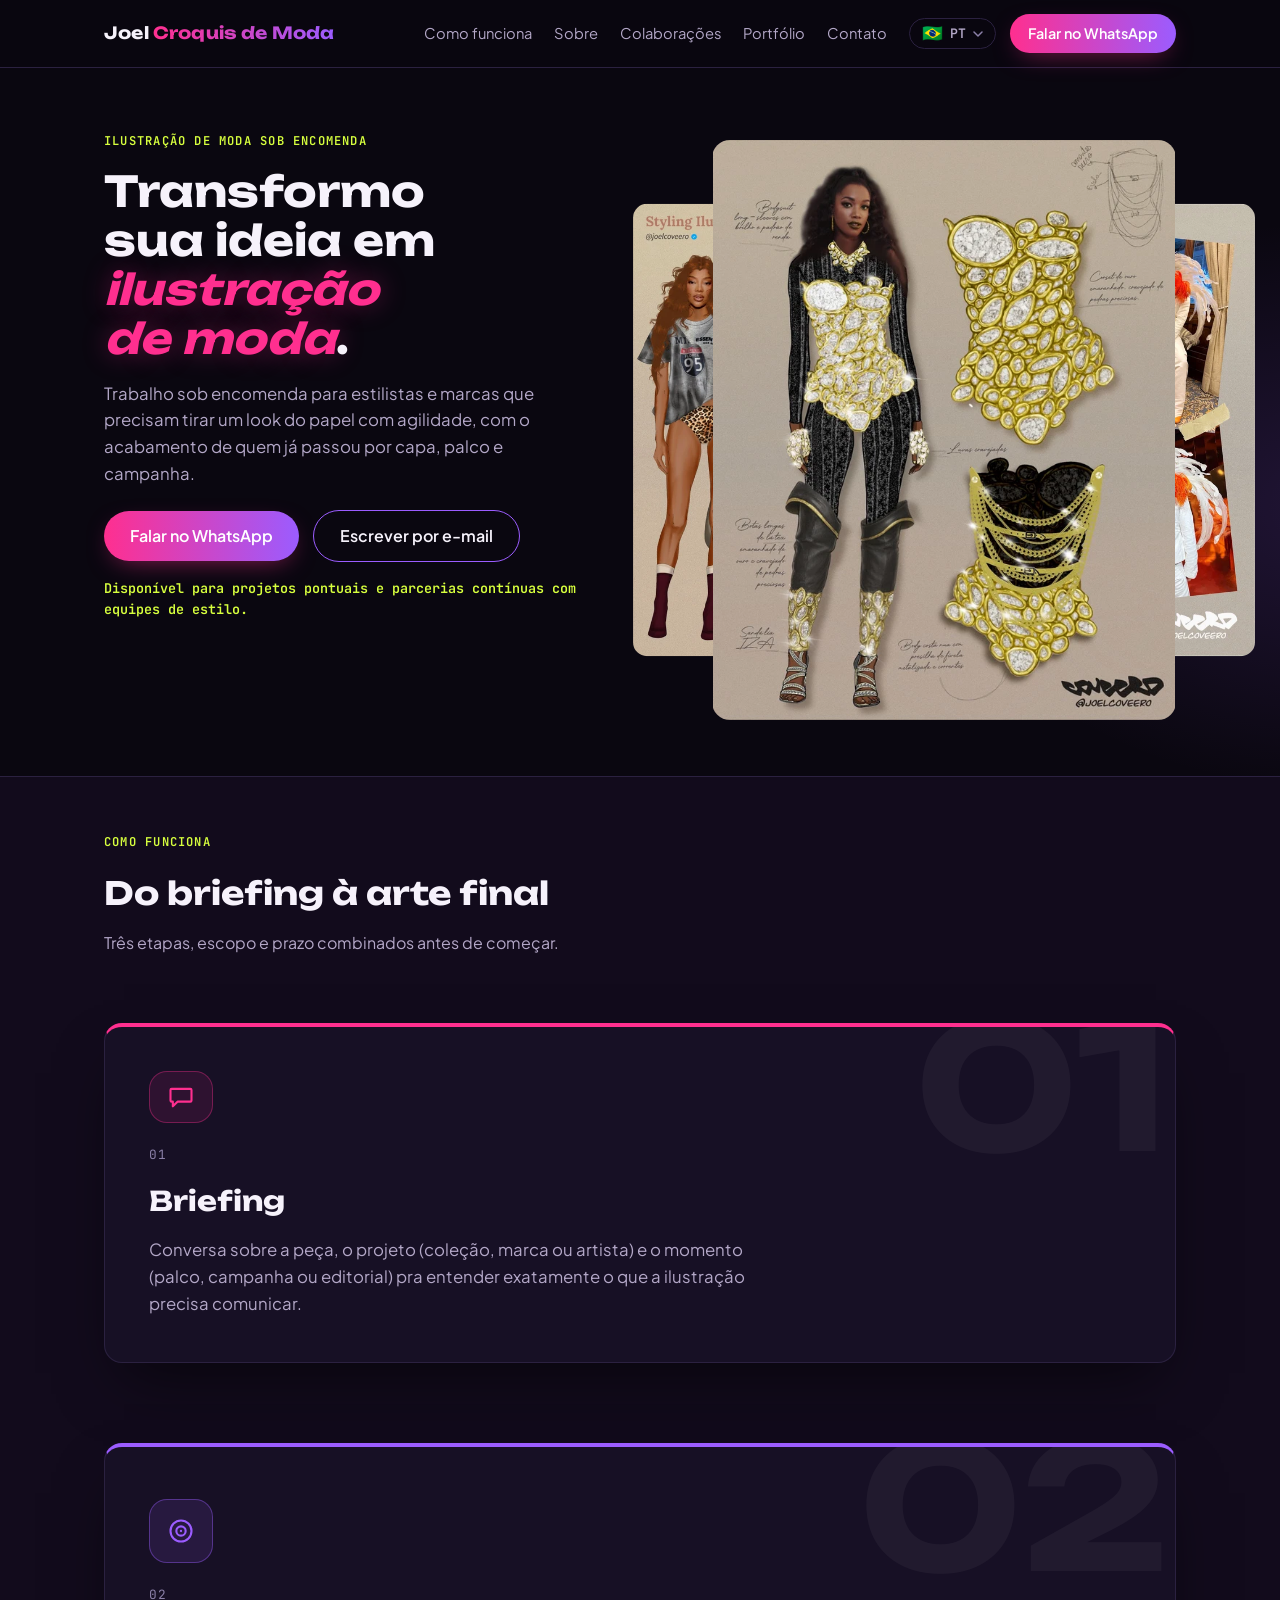
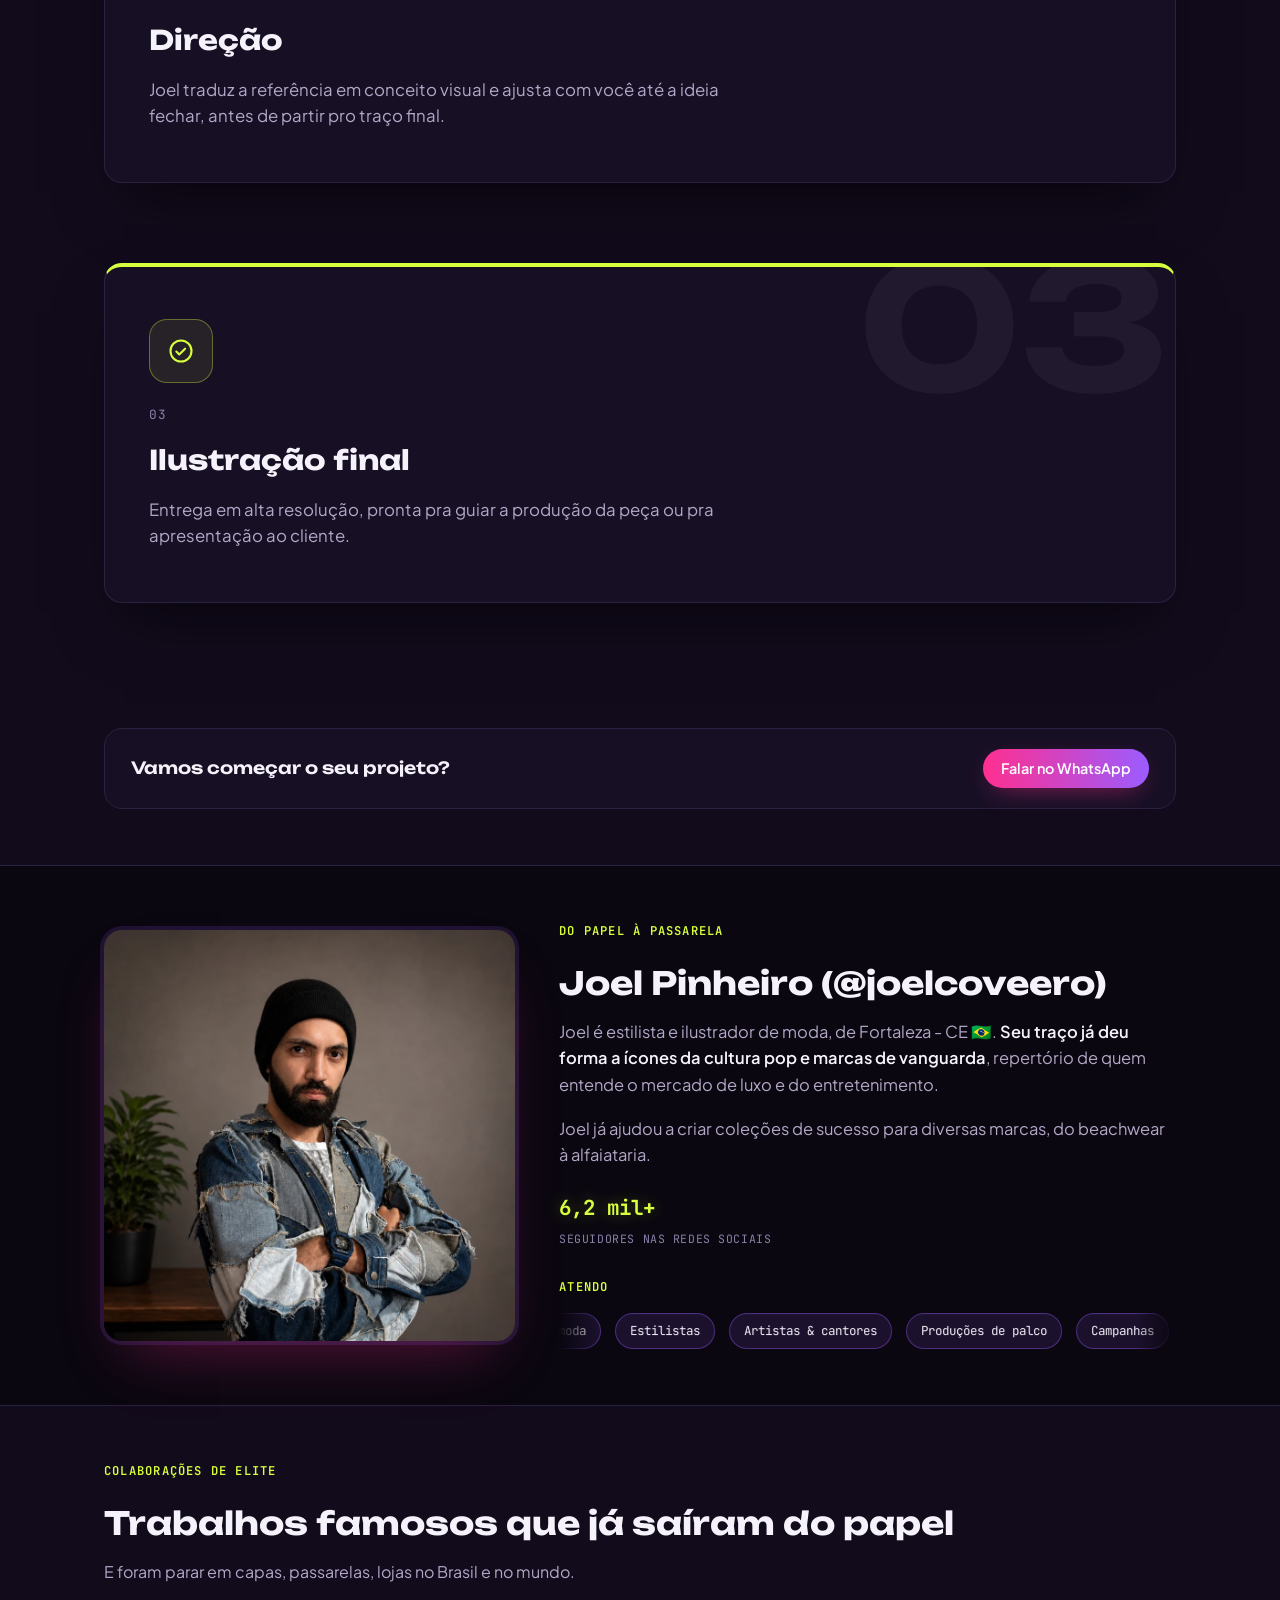
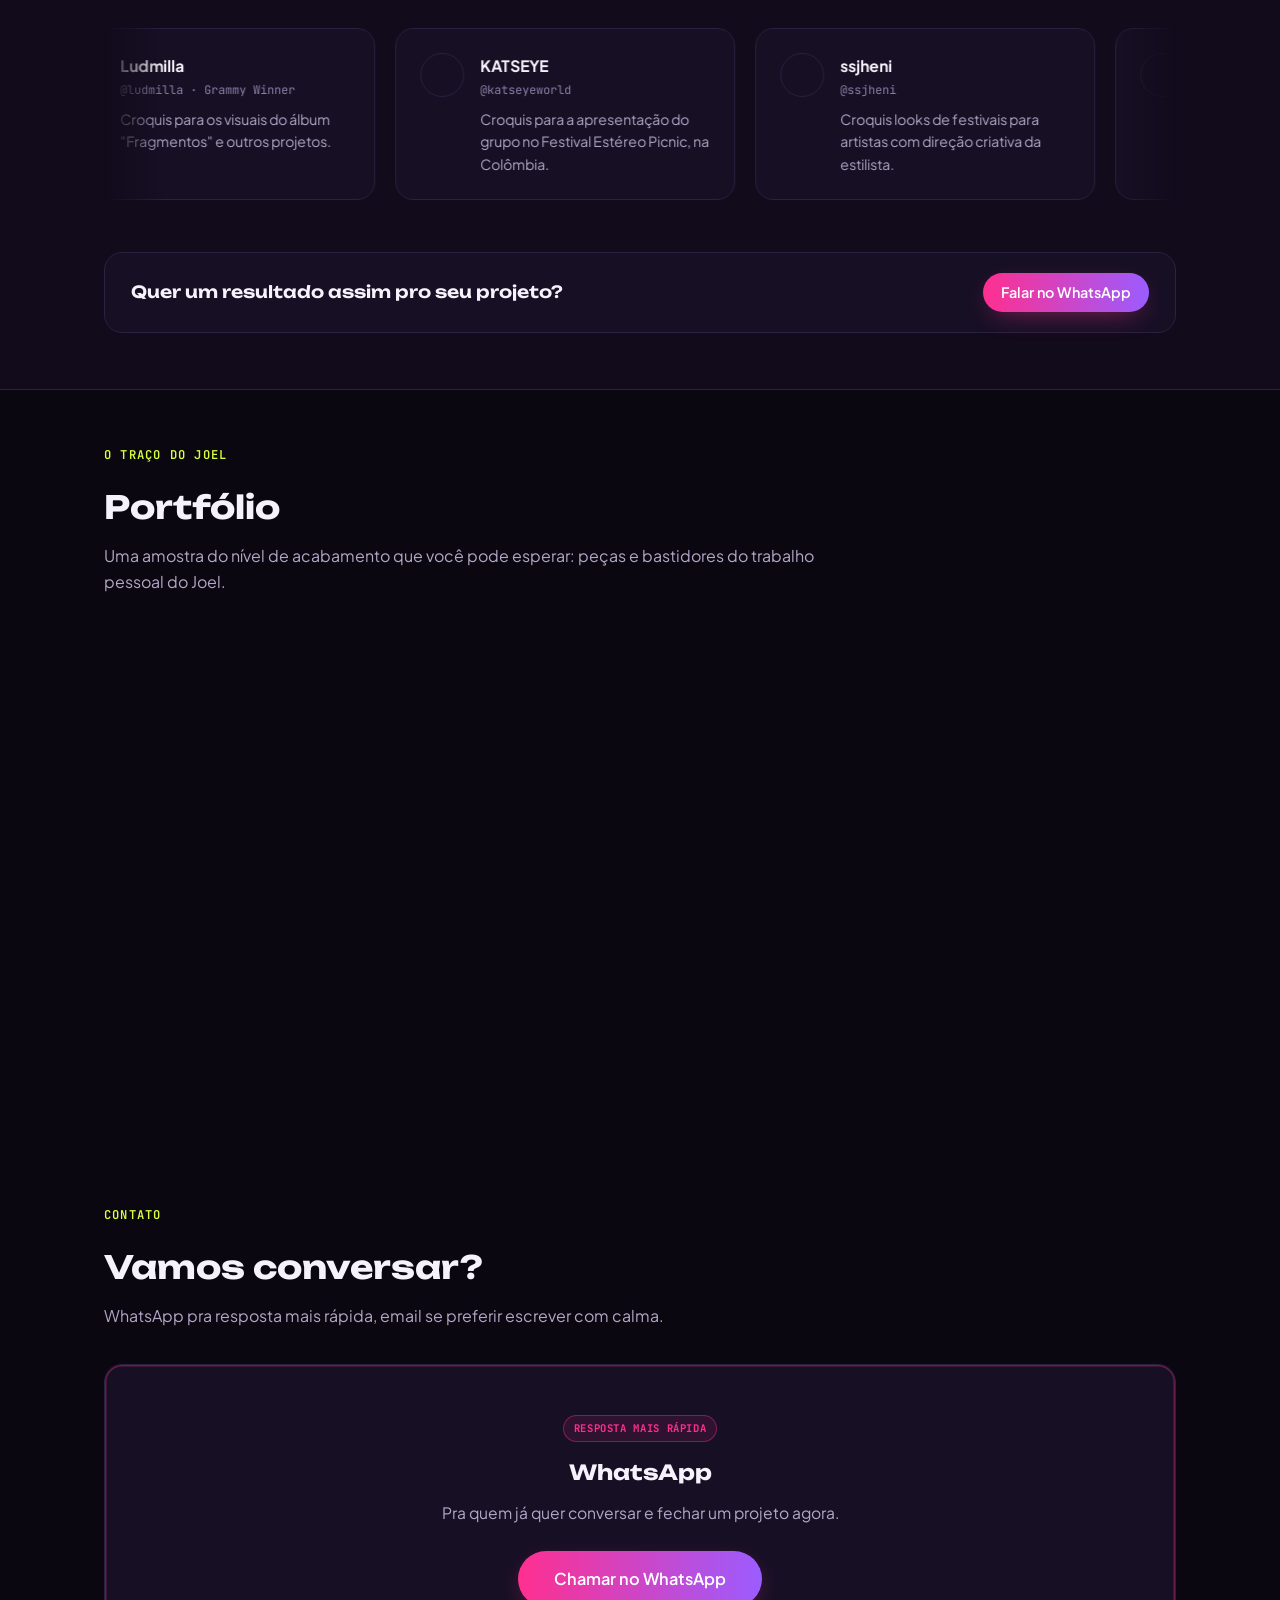
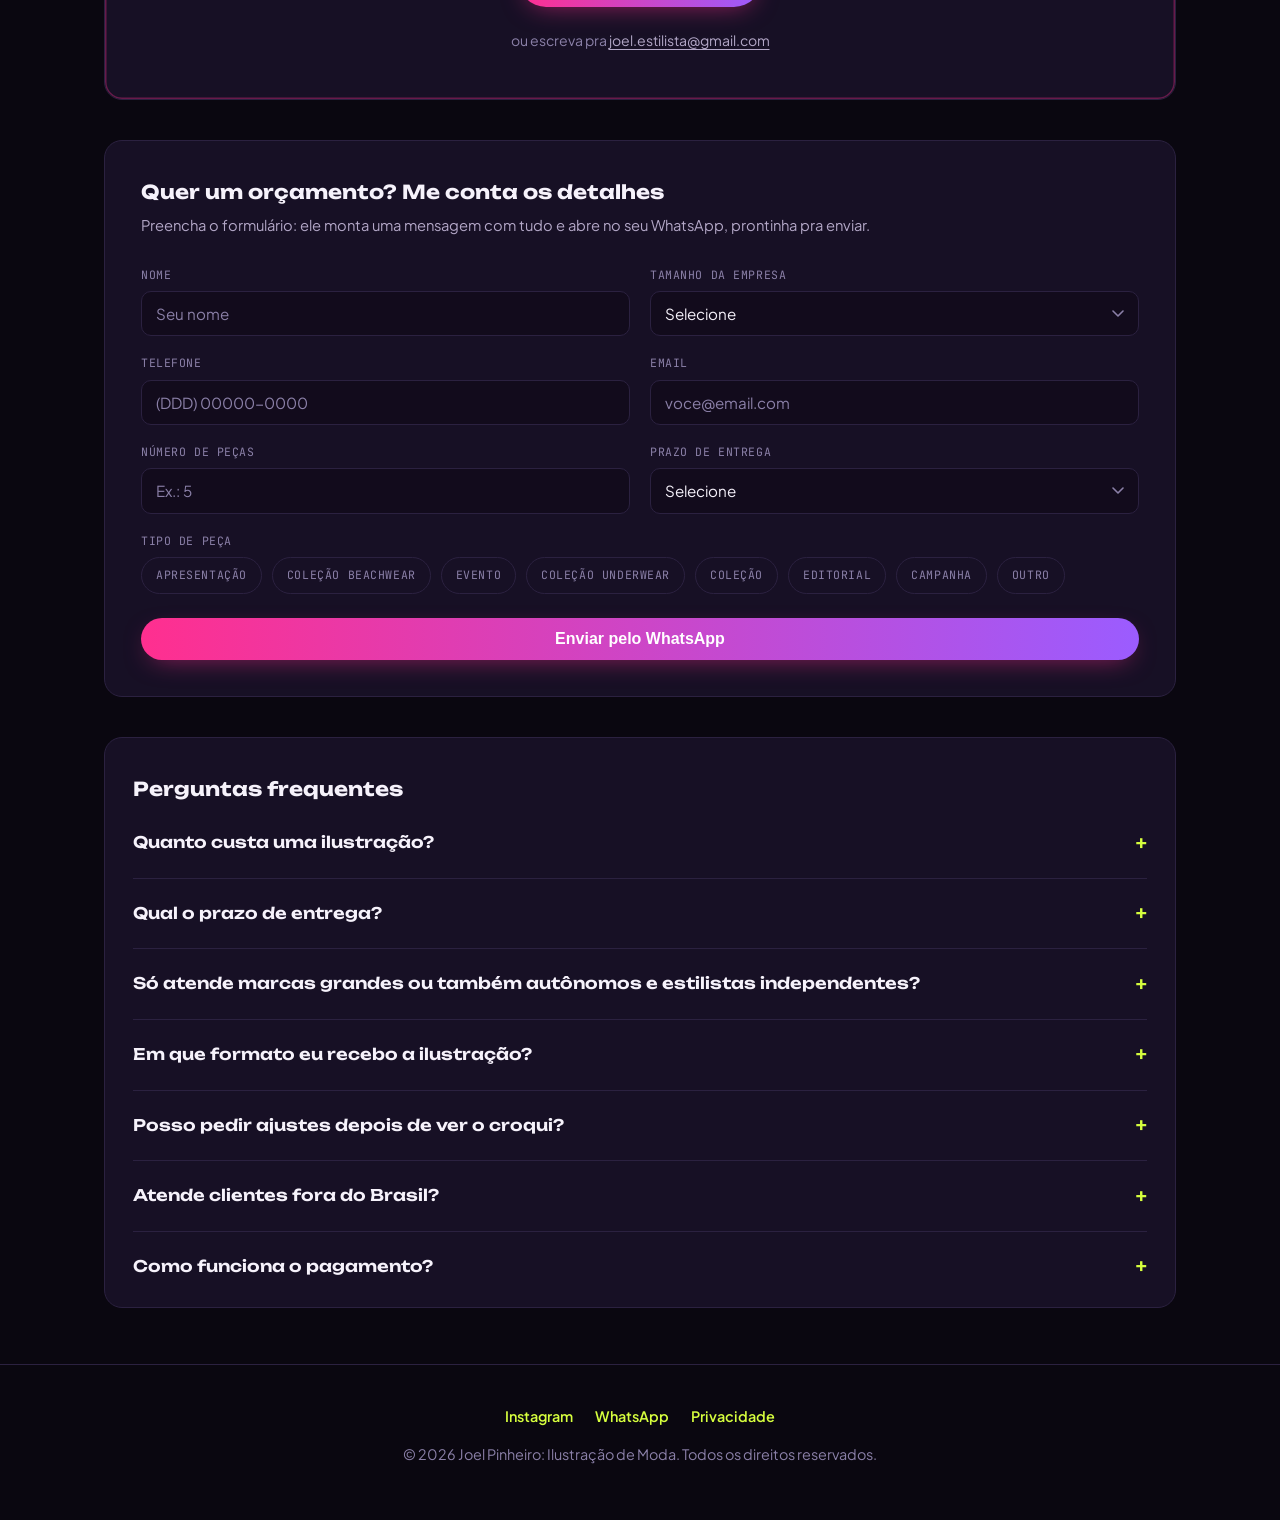
==== commit ad4078cb: "Envia email/telefone hasheados pra Meta no evento de orçamento Melhora a qualidade de correspondênci" ====
--- a/ilustracao/index.html
+++ b/ilustracao/index.html
@@ -1370,8 +1370,15 @@
         "Prazo desejado: " + data.get("prazo")
       ];
       var text = encodeURIComponent(lines.join("\n"));
-      trackLead("quote_form", { content_name: "Formulário de orçamento", empresa: data.get("empresa"), prazo: data.get("prazo") });
+      // window.open primeiro, ainda síncrono dentro do gesto de clique —
+      // o hash (assíncrono) do trackLead não pode atrasar isso, senão
+      // alguns navegadores bloqueiam o pop-up.
       window.open("https://wa.me/" + WHATSAPP_NUMBER + "?text=" + text, "_blank", "noopener");
+      trackLead(
+        "quote_form",
+        { content_name: "Formulário de orçamento", empresa: data.get("empresa"), prazo: data.get("prazo") },
+        { email: data.get("email"), telefone: data.get("telefone") }
+      );
     });
   })();
 </script>
@@ -1395,27 +1402,73 @@
       return match ? decodeURIComponent(match[1]) : undefined;
     }
 
-    window.trackLead = function (source, customData) {
+    // Normalização exigida pela Meta antes de hashear em/ph (email
+    // minúsculo/sem espaço; telefone só dígitos, com DDI 55 na frente).
+    function normalizeEmail(email) {
+      return (email || "").trim().toLowerCase();
+    }
+    function normalizePhone(phone) {
+      var digits = (phone || "").replace(/\D/g, "");
+      if (digits && digits.length <= 11 && digits.slice(0, 2) !== "55") digits = "55" + digits;
+      return digits;
+    }
+    async function sha256Hex(str) {
+      var buf = await crypto.subtle.digest("SHA-256", new TextEncoder().encode(str));
+      return Array.prototype.map
+        .call(new Uint8Array(buf), function (b) { return b.toString(16).padStart(2, "0"); })
+        .join("");
+    }
+
+    // rawUserData opcional: { email, telefone } em texto puro (só usado no
+    // formulário de orçamento, onde já coletamos esse dado do próprio
+    // cliente). Pro Pixel, a Meta hasheia sozinha via fbq('set','userData').
+    // Pro CAPI, hasheamos aqui no navegador (SHA-256) — a Meta nunca recebe
+    // o email/telefone em texto puro em nenhum dos dois caminhos.
+    window.trackLead = function (source, customData, rawUserData) {
       var eventId = makeEventId();
       var data = Object.assign({ content_category: source }, customData || {});
+
+      if (rawUserData && window.fbq) {
+        var fbqUserData = {};
+        if (rawUserData.email) fbqUserData.em = normalizeEmail(rawUserData.email);
+        if (rawUserData.telefone) fbqUserData.ph = normalizePhone(rawUserData.telefone);
+        fbq("set", "userData", fbqUserData);
+      }
       if (window.fbq) fbq("track", "Lead", data, { eventID: eventId });
 
       // CAPI (server-side, via Cloudflare Worker) — mesmo eventId do Pixel
       // acima, pra Meta deduplicar os dois lados do mesmo evento.
-      if (window.fetch) {
+      function sendCapi(hashedEm, hashedPh) {
+        if (!window.fetch) return;
+        var body = {
+          event_name: "Lead",
+          event_id: eventId,
+          event_source_url: window.location.href,
+          custom_data: data,
+          fbp: getCookie("_fbp"),
+          fbc: getCookie("_fbc")
+        };
+        if (hashedEm) body.em = hashedEm;
+        if (hashedPh) body.ph = hashedPh;
         fetch(CAPI_ENDPOINT, {
           method: "POST",
           headers: { "Content-Type": "application/json" },
-          body: JSON.stringify({
-            event_name: "Lead",
-            event_id: eventId,
-            event_source_url: window.location.href,
-            custom_data: data,
-            fbp: getCookie("_fbp"),
-            fbc: getCookie("_fbc")
-          }),
+          body: JSON.stringify(body),
           keepalive: true
         }).catch(function () {});
+      }
+
+      if (rawUserData && window.crypto && window.crypto.subtle) {
+        var emailNorm = rawUserData.email ? normalizeEmail(rawUserData.email) : null;
+        var phoneNorm = rawUserData.telefone ? normalizePhone(rawUserData.telefone) : null;
+        Promise.all([
+          emailNorm ? sha256Hex(emailNorm) : Promise.resolve(null),
+          phoneNorm ? sha256Hex(phoneNorm) : Promise.resolve(null)
+        ])
+          .then(function (results) { sendCapi(results[0], results[1]); })
+          .catch(function () { sendCapi(null, null); });
+      } else {
+        sendCapi(null, null);
       }
     };
 
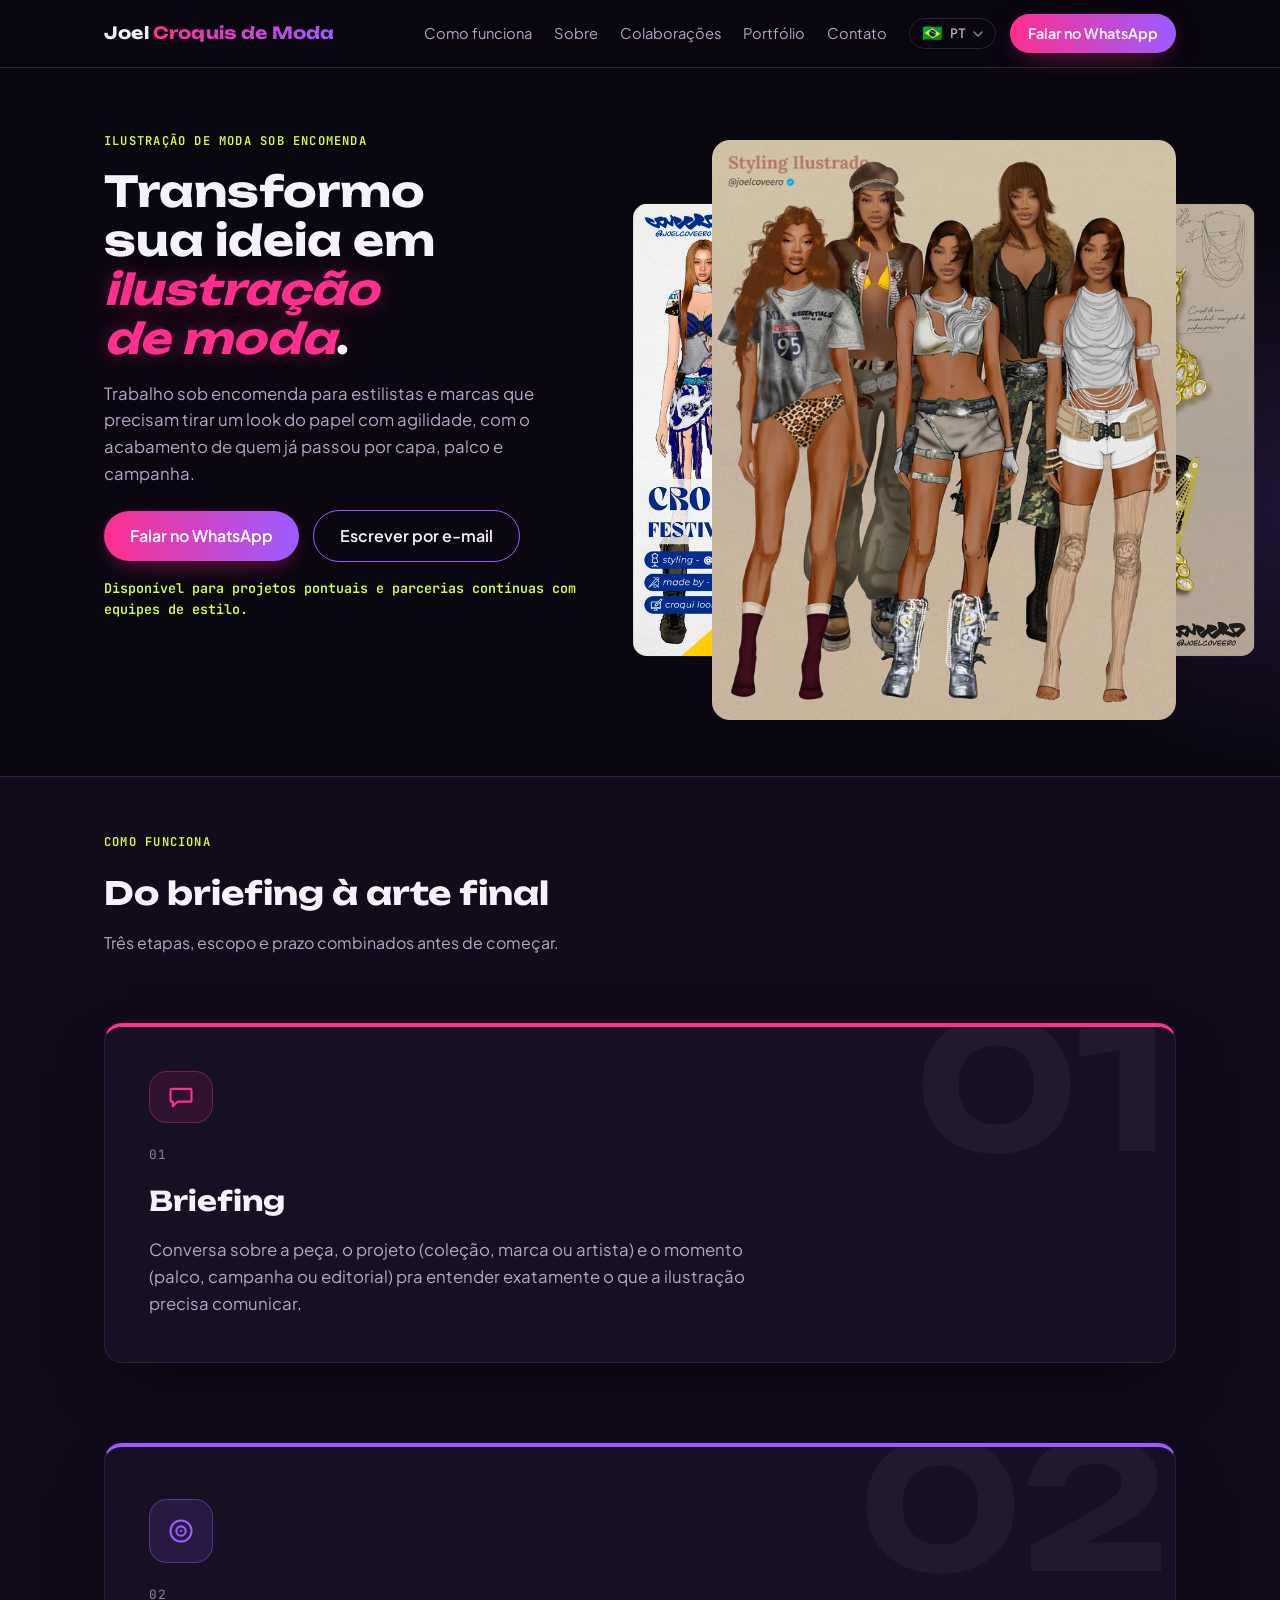
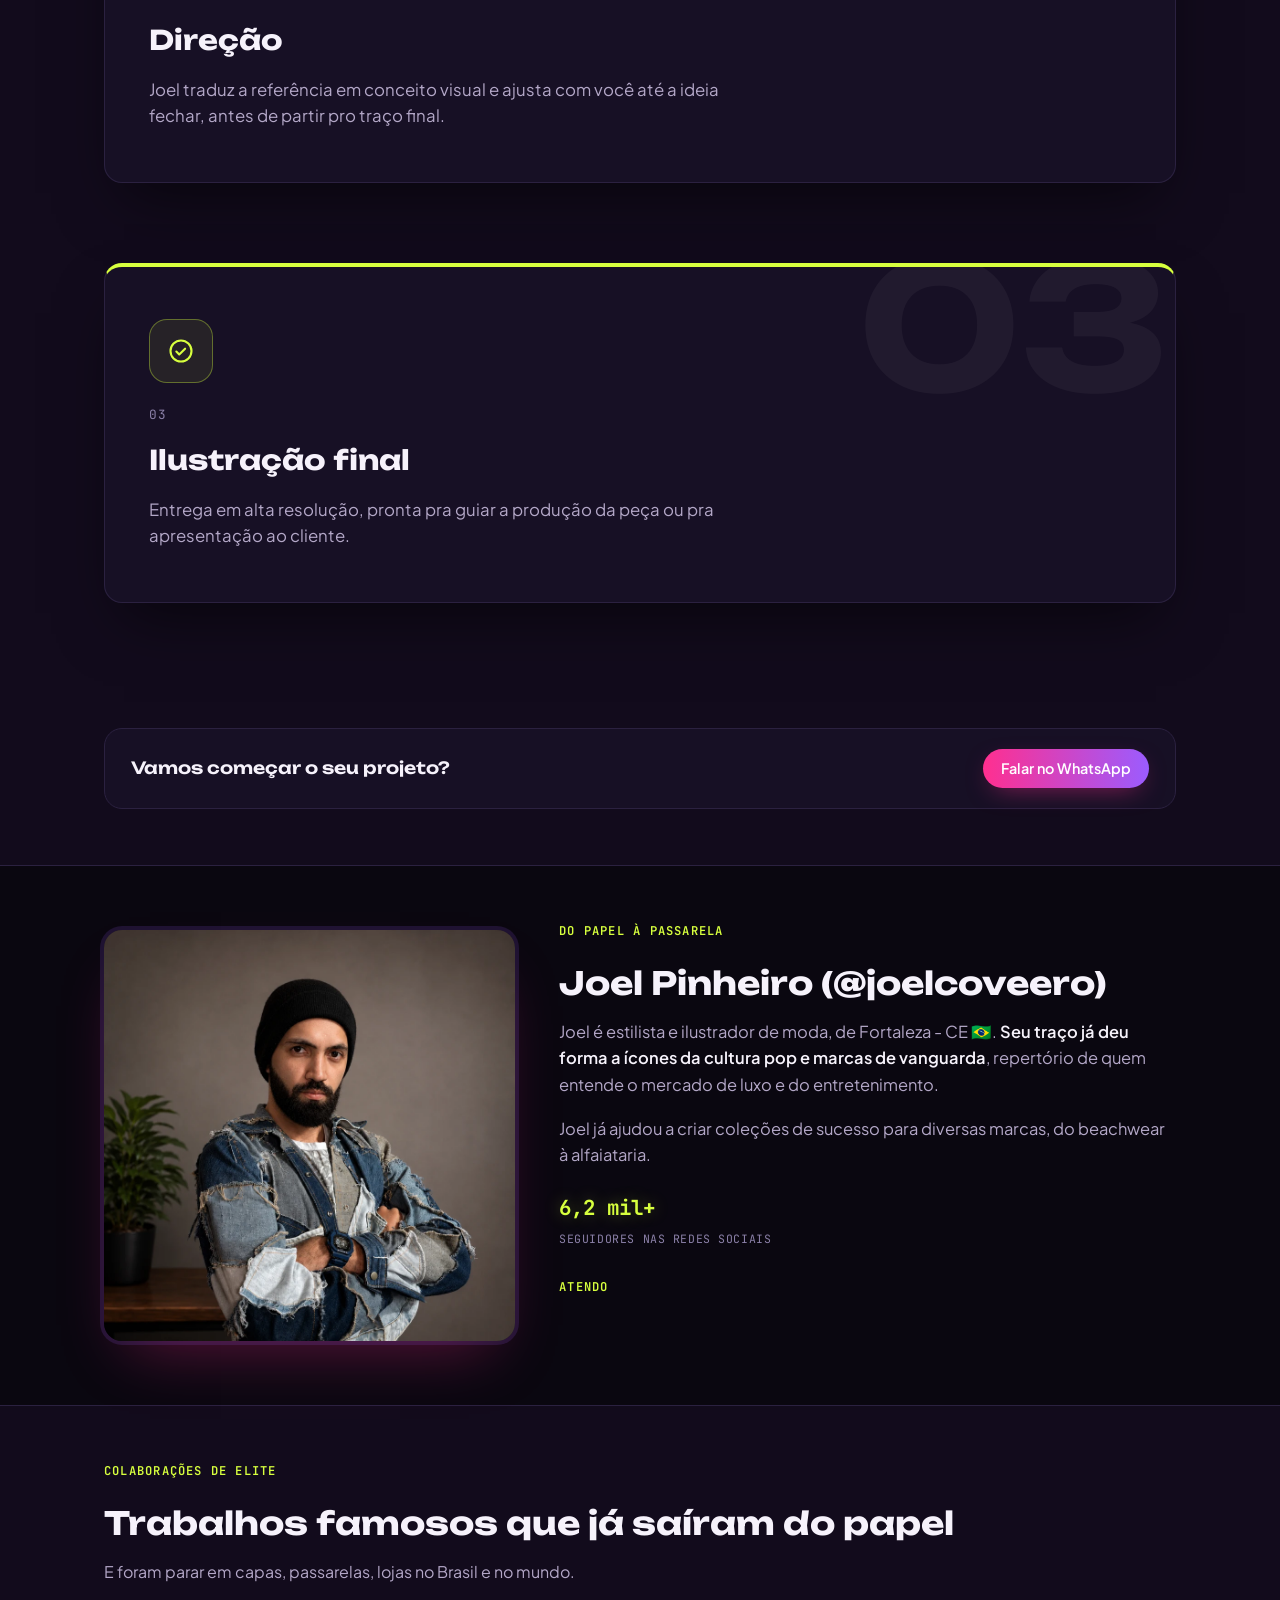
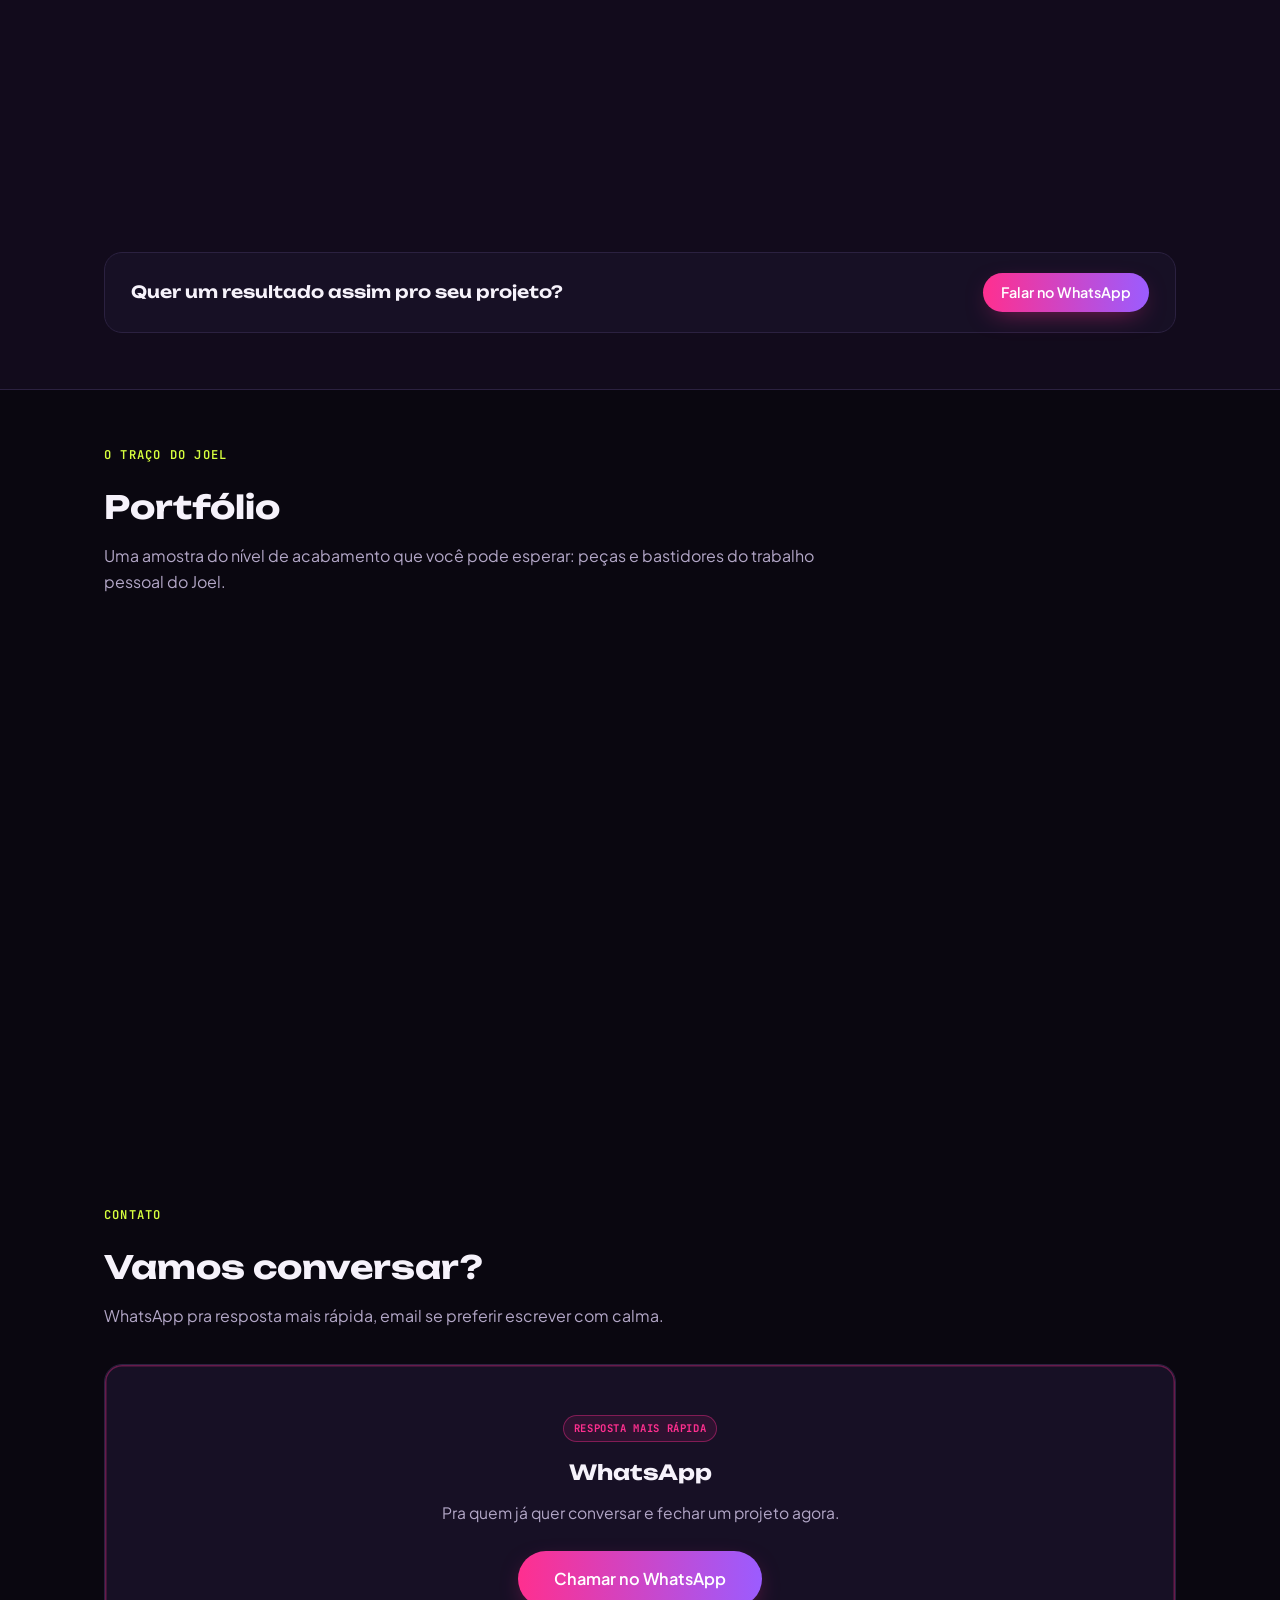
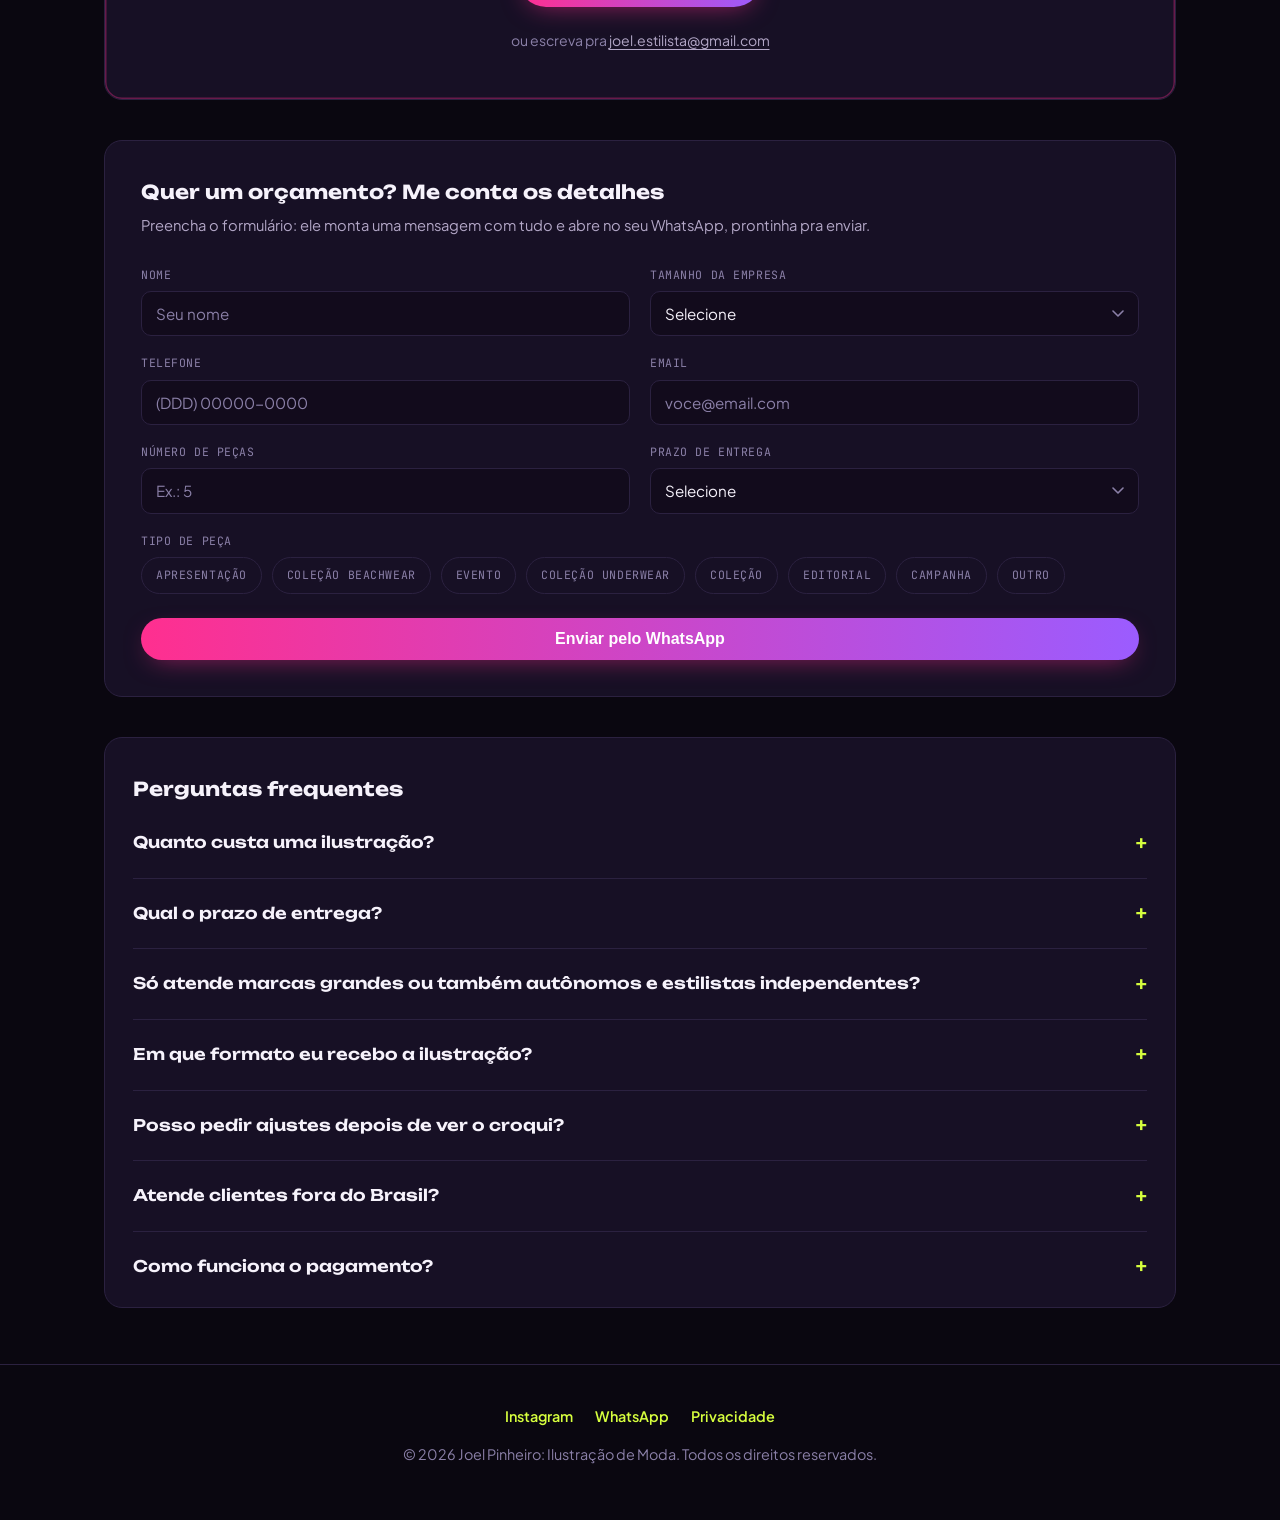
==== commit 082a8667: "Adiciona meta tag de verificação de domínio da Meta Co-Authored-By: Claude Sonnet 5 <noreply@anthrop" ====
--- a/ilustracao/index.html
+++ b/ilustracao/index.html
@@ -27,6 +27,7 @@
 <meta name="robots" content="index, follow">
 <meta name="author" content="Joel Pinheiro (@joelcoveero)">
 <meta name="theme-color" content="#0a0710">
+<meta name="facebook-domain-verification" content="lqh1ew4him9407rze08hbg9vxzzr4c" />
 <link rel="canonical" href="https://croquidemodapro.com.br/ilustracao/">
 
 <meta property="og:type" content="website">
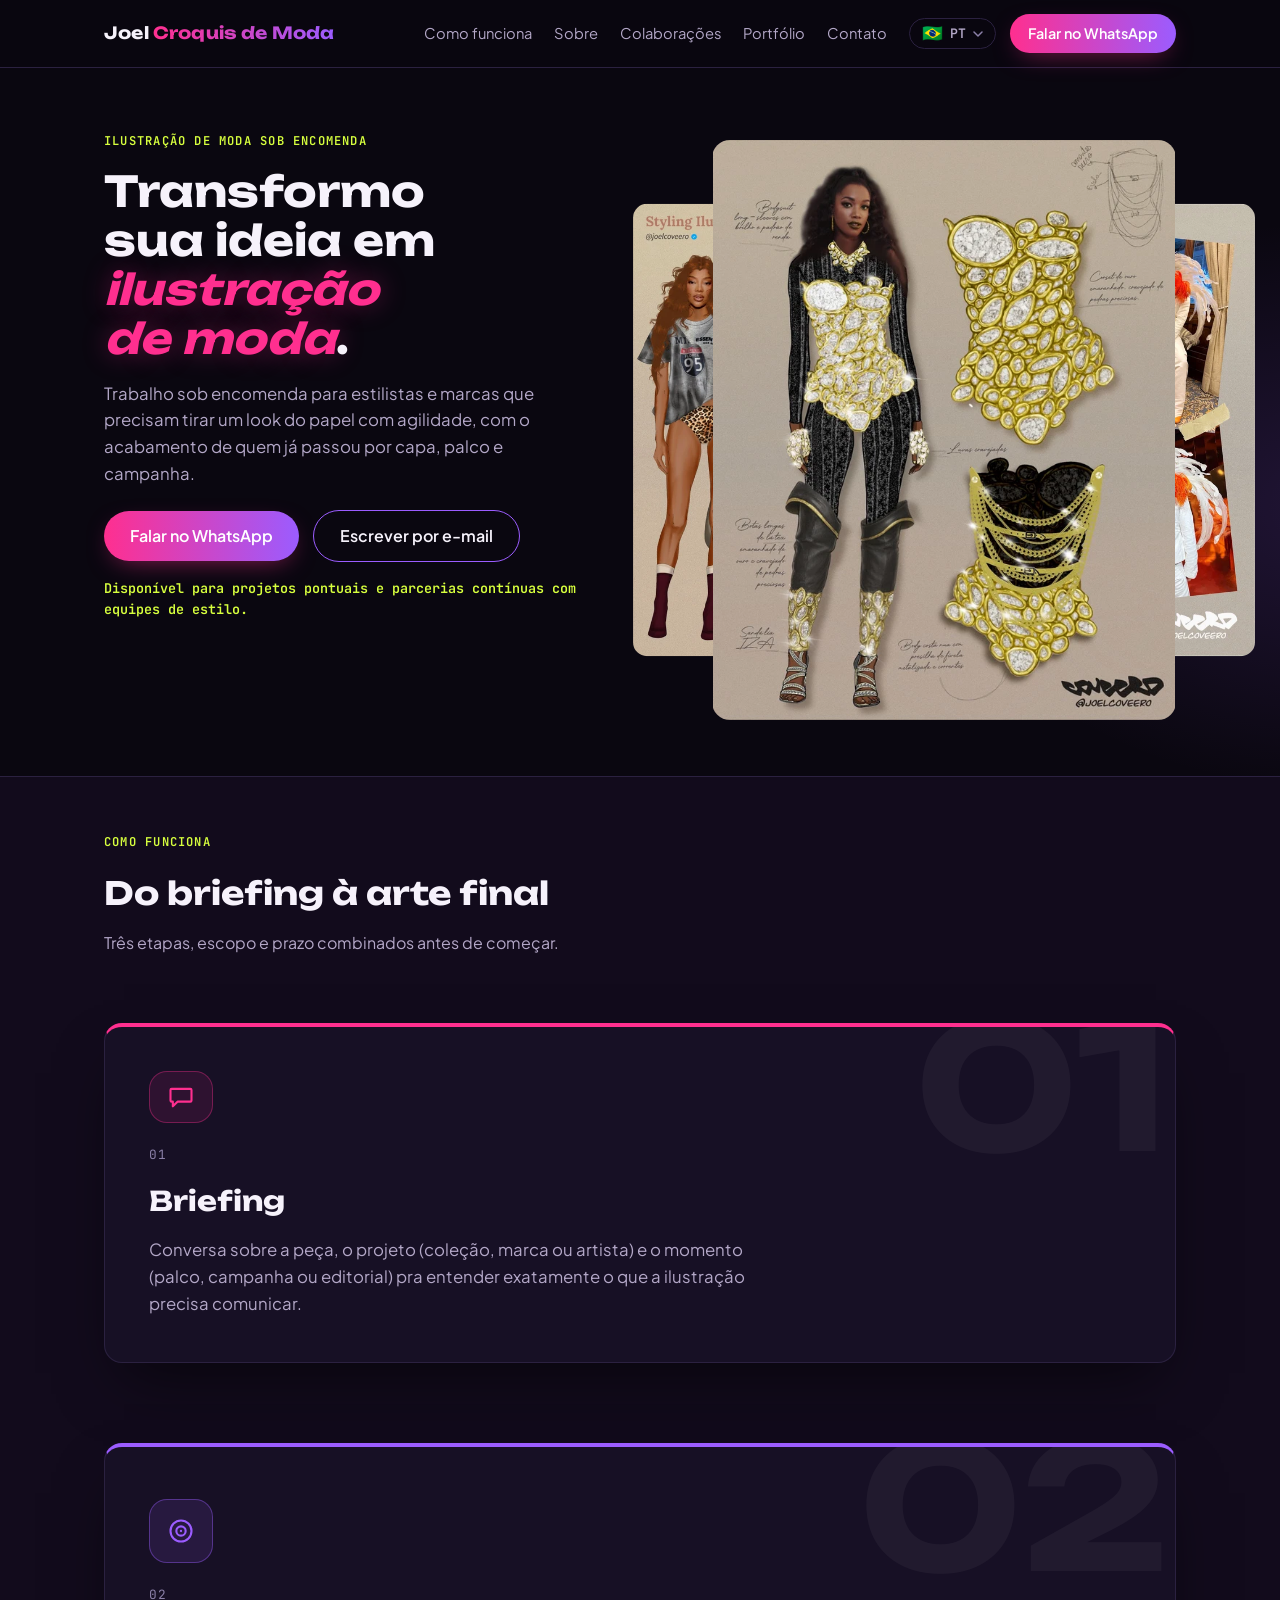
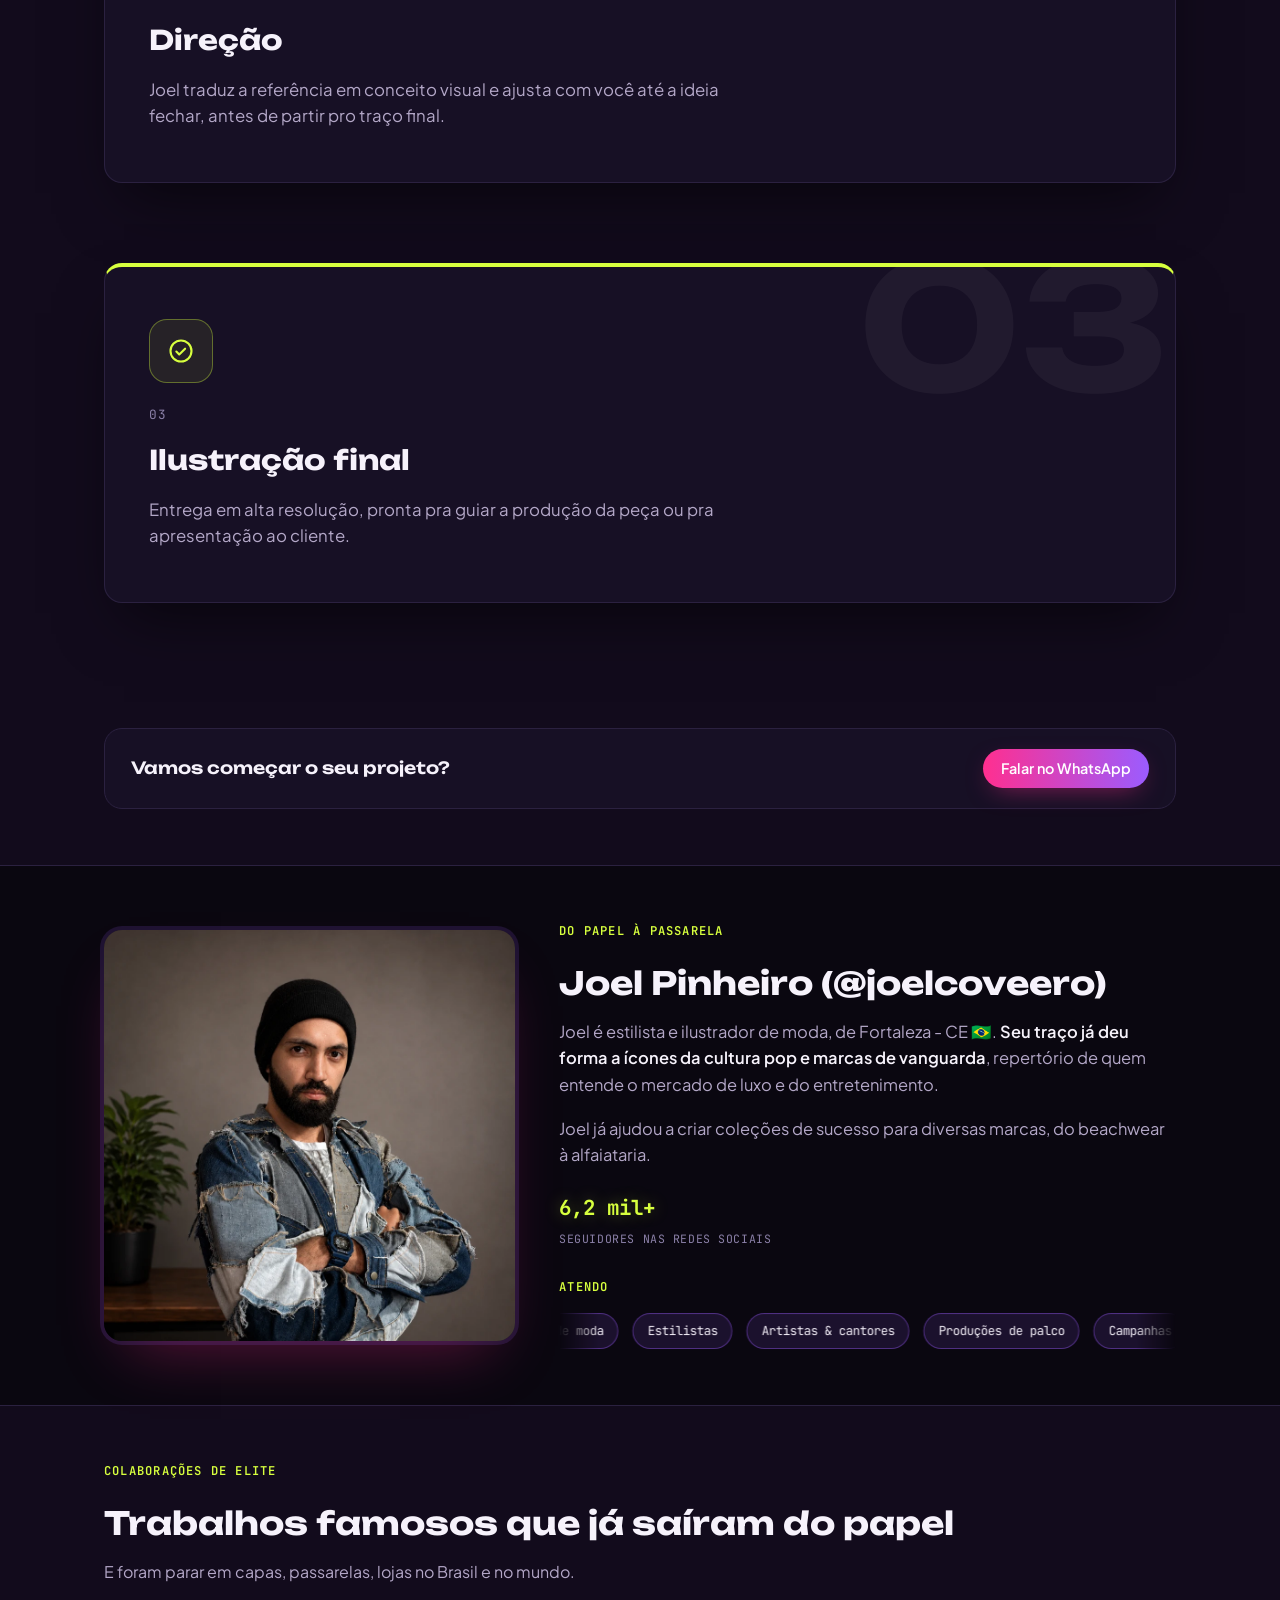
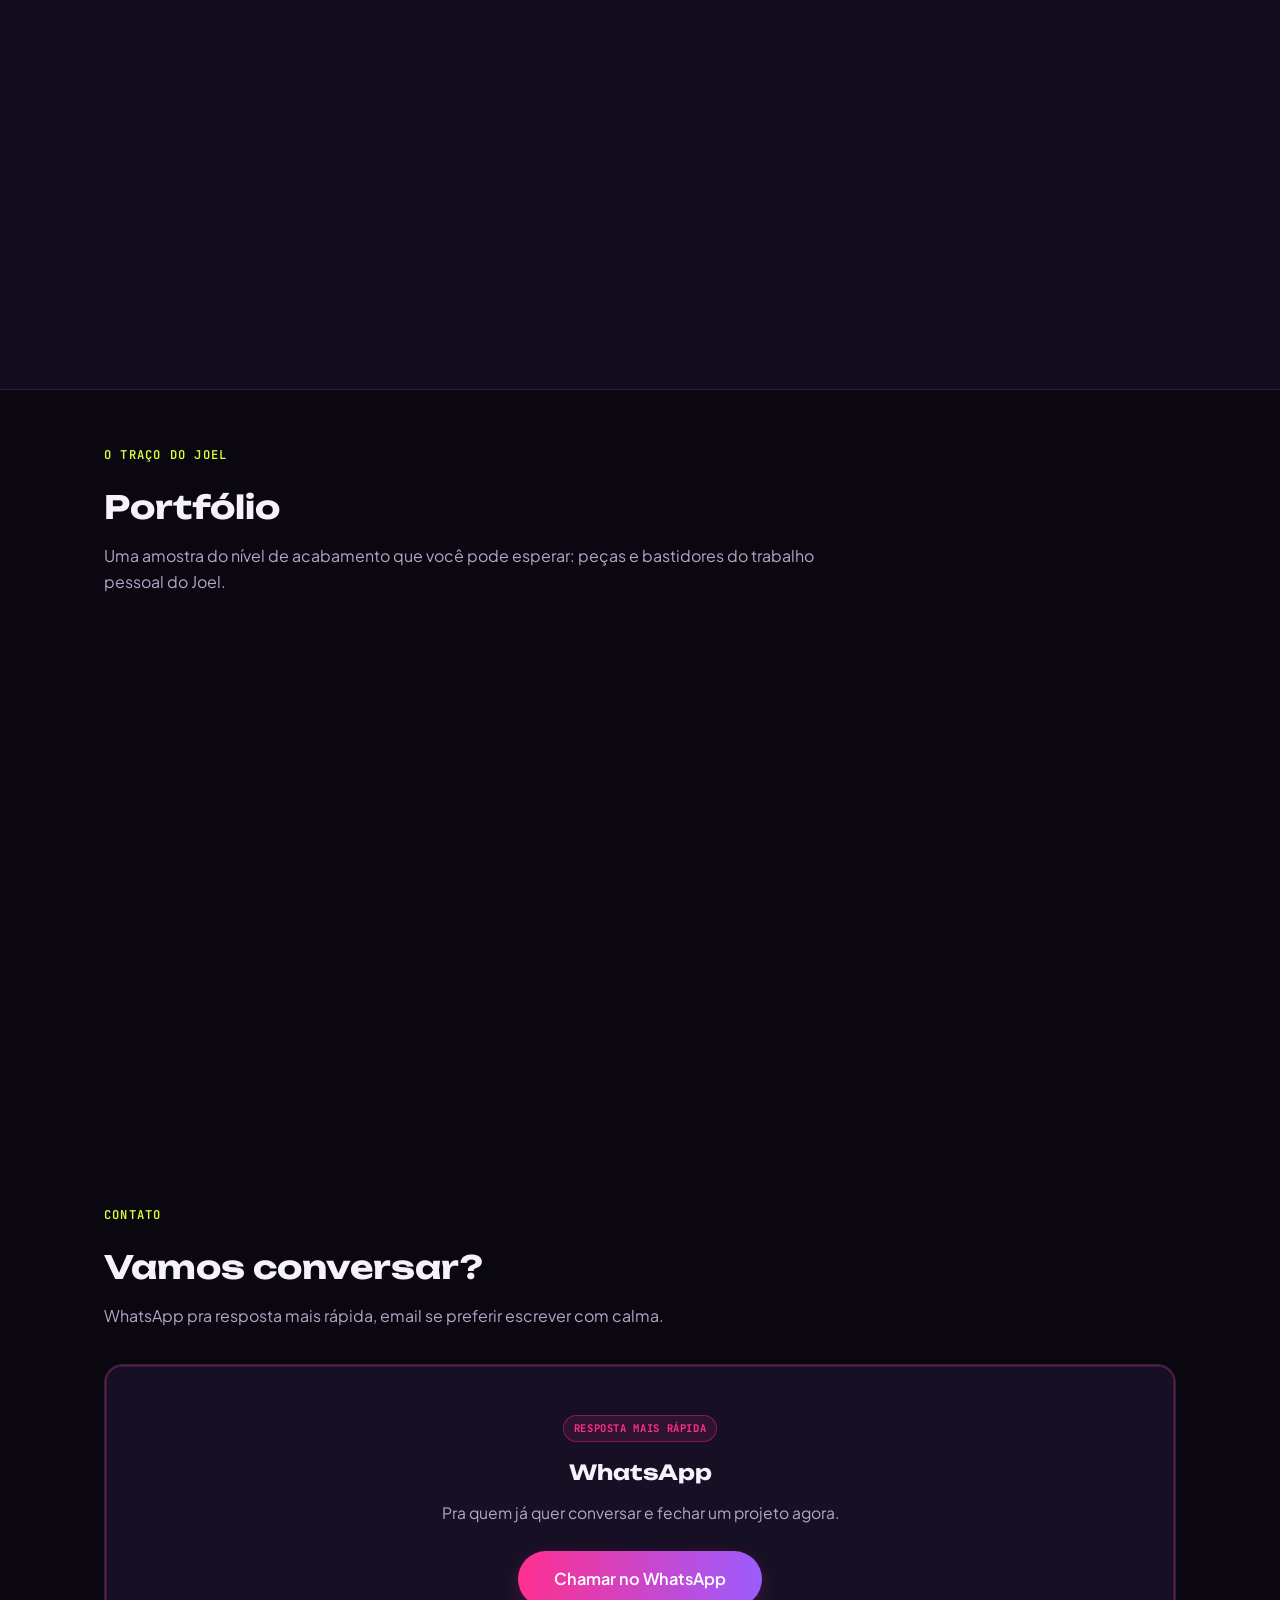
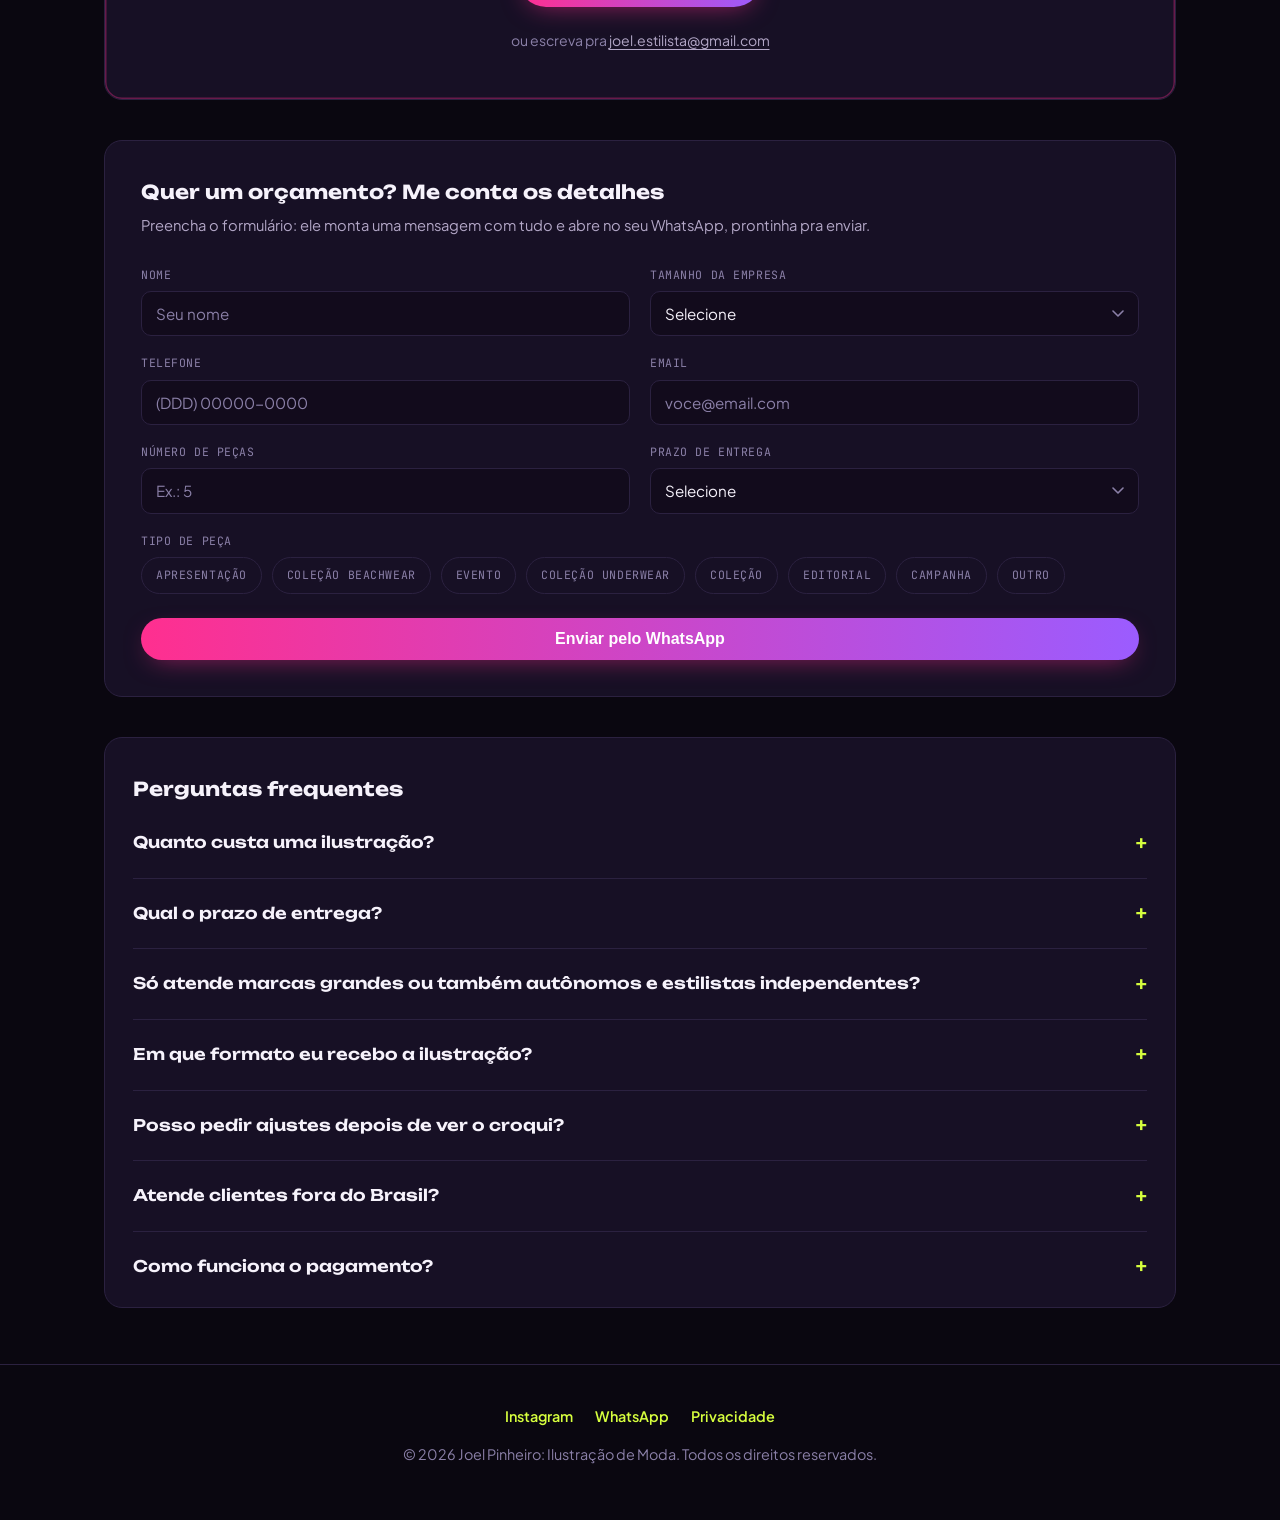
==== commit 5bd746af: "Adiciona arrastar/swipe (mobile e mouse) nos carrosséis - Carrossel do hero: swipe/drag via Pointer " ====
--- a/ilustracao/index.html
+++ b/ilustracao/index.html
@@ -244,7 +244,8 @@
      ativa no centro, duas vizinhas solidas e duas mais distantes e
      transparentes. No desktop as duas distantes ficam escondidas (so 3
      visiveis, girando nas pontas); no mobile as 5 aparecem. */
-  .showcase-carousel{position:relative;width:464px;height:580px;max-width:100%;margin:8px auto 0;}
+  .showcase-carousel{position:relative;width:464px;height:580px;max-width:100%;margin:8px auto 0;touch-action:pan-y;cursor:grab;}
+  .showcase-carousel.is-dragging{cursor:grabbing;}
   @media (min-width:821px){ .hero .wrap{align-items:start;gap:120px;} }
   .showcase-carousel img{
     /* height:100% e nao top/bottom:0 — imagens sao elementos substituidos e
@@ -254,6 +255,7 @@
     opacity:0;transition:opacity .6s ease, transform .6s ease;
     transform:translateX(-50%) scale(.5);
     z-index:1;pointer-events:none;cursor:pointer;
+    -webkit-user-drag:none;user-select:none;
   }
   .showcase-carousel img.active{opacity:1;transform:translateX(-50%) scale(1);z-index:5;pointer-events:auto;}
   .showcase-carousel img.near-prev{opacity:1;transform:translateX(calc(-50% - 130px)) scale(.78);z-index:4;pointer-events:auto;}
@@ -323,7 +325,9 @@
      cópias suficientes pra preencher o container + 2 de folga, criando
      um loop contínuo sem emenda visível. Usa tags de texto em vez de
      logos de imagem (não há logos aqui, só categorias de cliente). */
-  .logoloop{position:relative;min-width:0;margin-top:10px;overflow:hidden;-webkit-mask-image:linear-gradient(to right,transparent,#000 40px,#000 calc(100% - 40px),transparent);mask-image:linear-gradient(to right,transparent,#000 40px,#000 calc(100% - 40px),transparent);}
+  .logoloop{position:relative;min-width:0;margin-top:10px;overflow:hidden;touch-action:pan-y;cursor:grab;-webkit-mask-image:linear-gradient(to right,transparent,#000 40px,#000 calc(100% - 40px),transparent);mask-image:linear-gradient(to right,transparent,#000 40px,#000 calc(100% - 40px),transparent);}
+  .logoloop.is-dragging{cursor:grabbing;}
+  .logoloop__item{-webkit-user-drag:none;user-select:none;}
   .logoloop__track{display:flex;width:max-content;will-change:transform;}
   .logoloop__item{flex:0 0 auto;margin-right:14px;}
 
@@ -995,6 +999,35 @@
       }, 4000);
     }
 
+    // Arrastar/swipe (mouse e touch, via Pointer Events) — solta e passa
+    // pro próximo/anterior conforme a direção, sem seguir o dedo em tempo
+    // real (mais simples e já é o padrão esperado num carrossel assim).
+    var dragStartX = null;
+    var dragging = false;
+    var SWIPE_THRESHOLD = 40;
+
+    carousel.addEventListener("pointerdown", function (e) {
+      dragStartX = e.clientX;
+      dragging = true;
+      carousel.classList.add("is-dragging");
+    });
+    carousel.addEventListener("pointerup", function (e) {
+      if (!dragging) return;
+      dragging = false;
+      carousel.classList.remove("is-dragging");
+      var dx = e.clientX - dragStartX;
+      dragStartX = null;
+      if (Math.abs(dx) < SWIPE_THRESHOLD) return;
+      active = dx < 0 ? (active + 1) % n : (active - 1 + n) % n;
+      render();
+      resetTimer();
+    });
+    carousel.addEventListener("pointercancel", function () {
+      dragging = false;
+      dragStartX = null;
+      carousel.classList.remove("is-dragging");
+    });
+
     render();
     resetTimer();
   })();
@@ -1253,6 +1286,44 @@
       root.addEventListener("mouseleave", function () { paused = false; });
       root.addEventListener("focusin", function () { paused = true; });
       root.addEventListener("focusout", function () { paused = false; });
+
+      // Arrastar com o dedo (ou mouse) pra controlar manualmente — Pointer
+      // Events cobre touch e mouse com o mesmo código. Segue o dedo em
+      // tempo real (diferente do carrossel do hero); ao soltar, retoma o
+      // scroll automático depois de um respiro.
+      var dragging = false;
+      var dragStartX = 0;
+      var dragStartOffset = 0;
+      var resumeTimer = null;
+
+      root.addEventListener("pointerdown", function (e) {
+        if (seqWidth <= 0) return;
+        dragging = true;
+        paused = true;
+        dragStartX = e.clientX;
+        dragStartOffset = offset;
+        root.classList.add("is-dragging");
+        clearTimeout(resumeTimer);
+        if (root.setPointerCapture) {
+          try { root.setPointerCapture(e.pointerId); } catch (err) {}
+        }
+      });
+      root.addEventListener("pointermove", function (e) {
+        if (!dragging || seqWidth <= 0) return;
+        var dx = e.clientX - dragStartX;
+        var next = ((dragStartOffset - dx) % seqWidth + seqWidth) % seqWidth;
+        offset = next;
+        track.style.transform = "translate3d(" + (-offset) + "px, 0, 0)";
+      });
+      function endDrag() {
+        if (!dragging) return;
+        dragging = false;
+        root.classList.remove("is-dragging");
+        clearTimeout(resumeTimer);
+        resumeTimer = setTimeout(function () { paused = false; }, 2500);
+      }
+      root.addEventListener("pointerup", endDrag);
+      root.addEventListener("pointercancel", endDrag);
 
       function layout() {
         track.style.transform = "translate3d(0, 0, 0)";
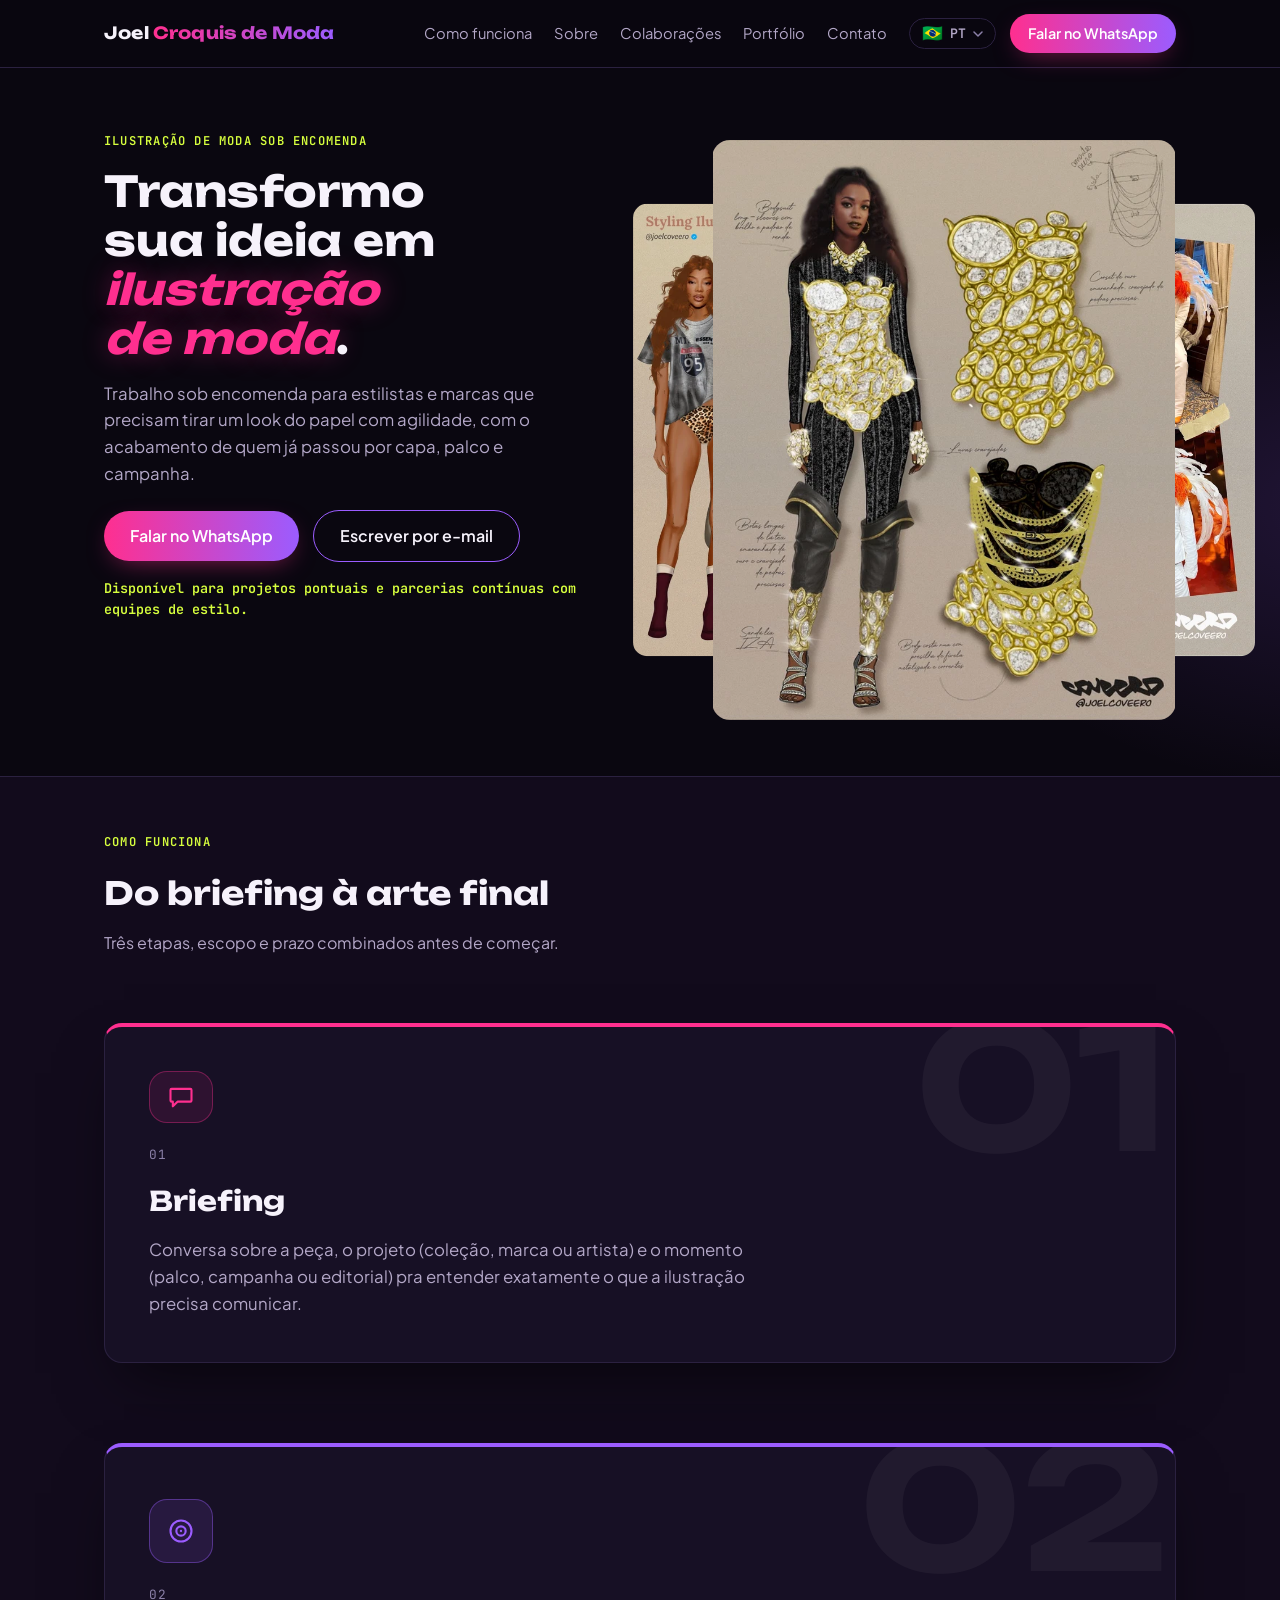
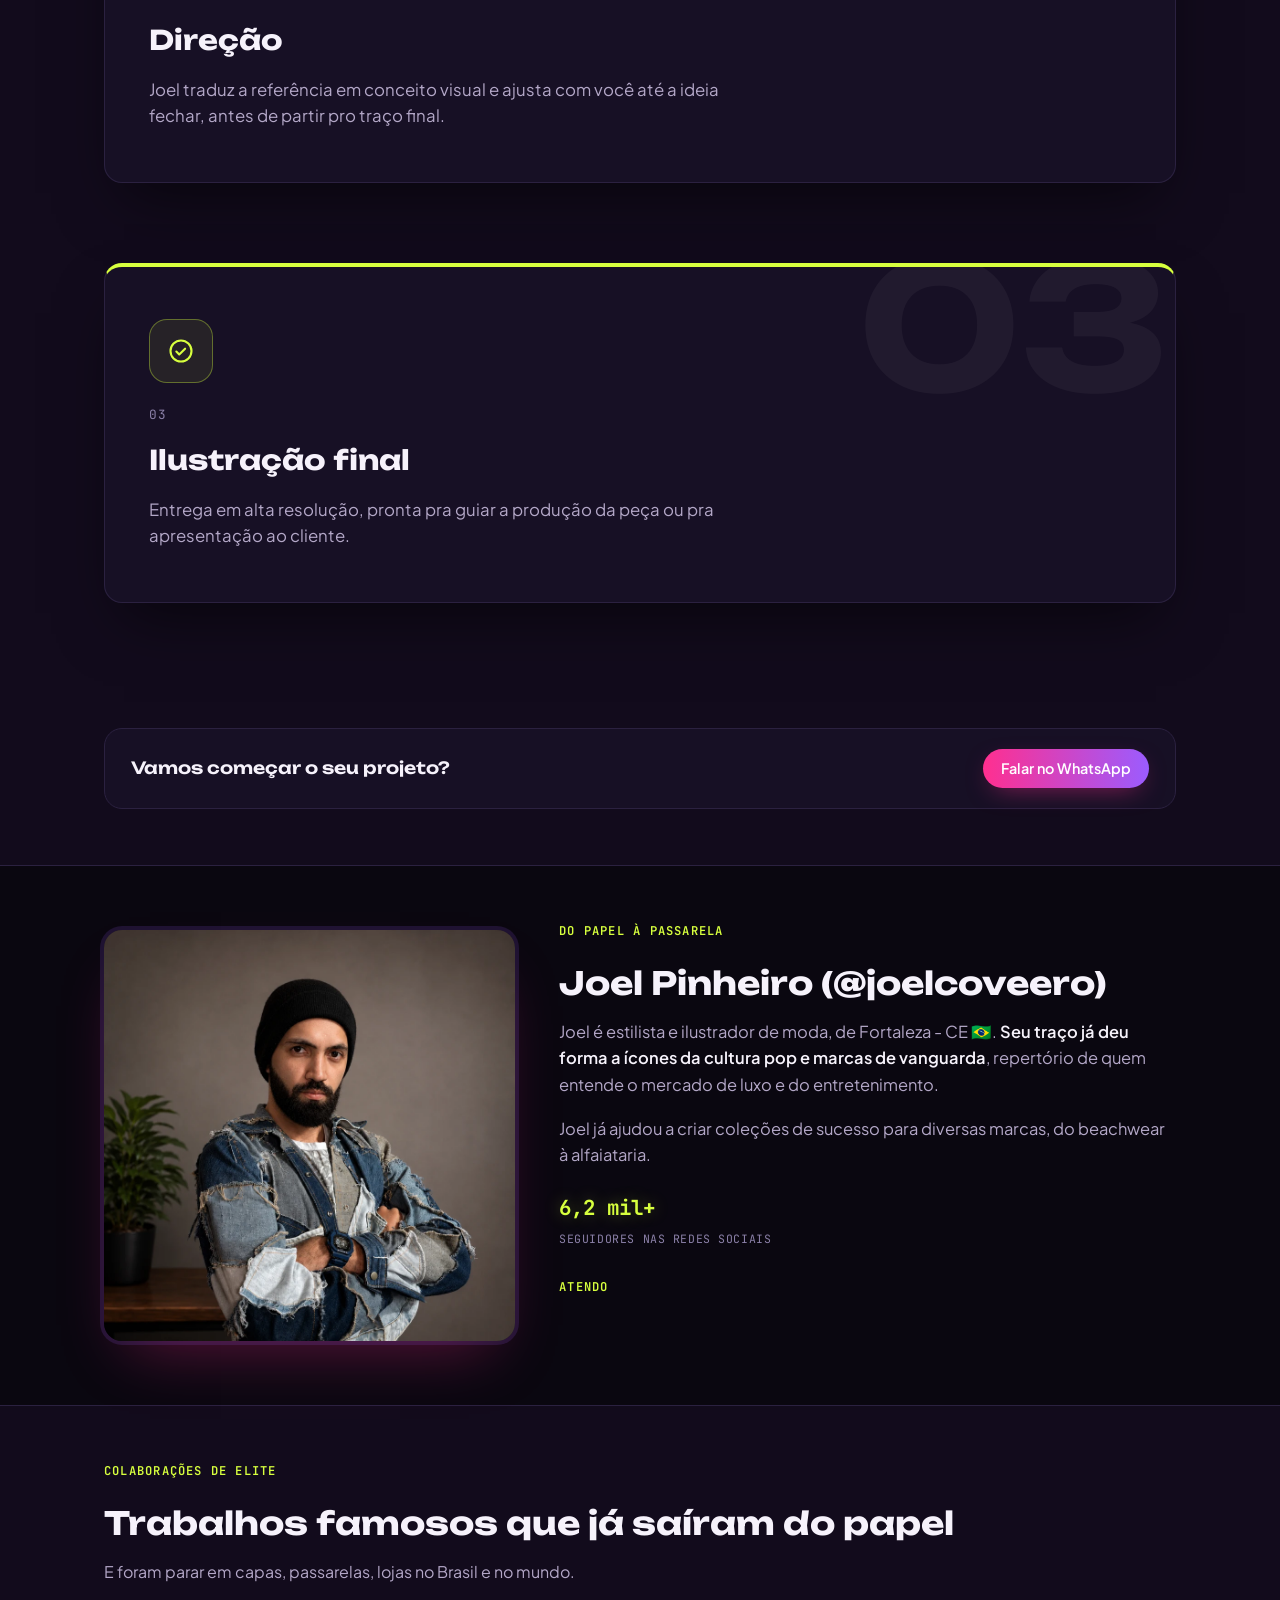
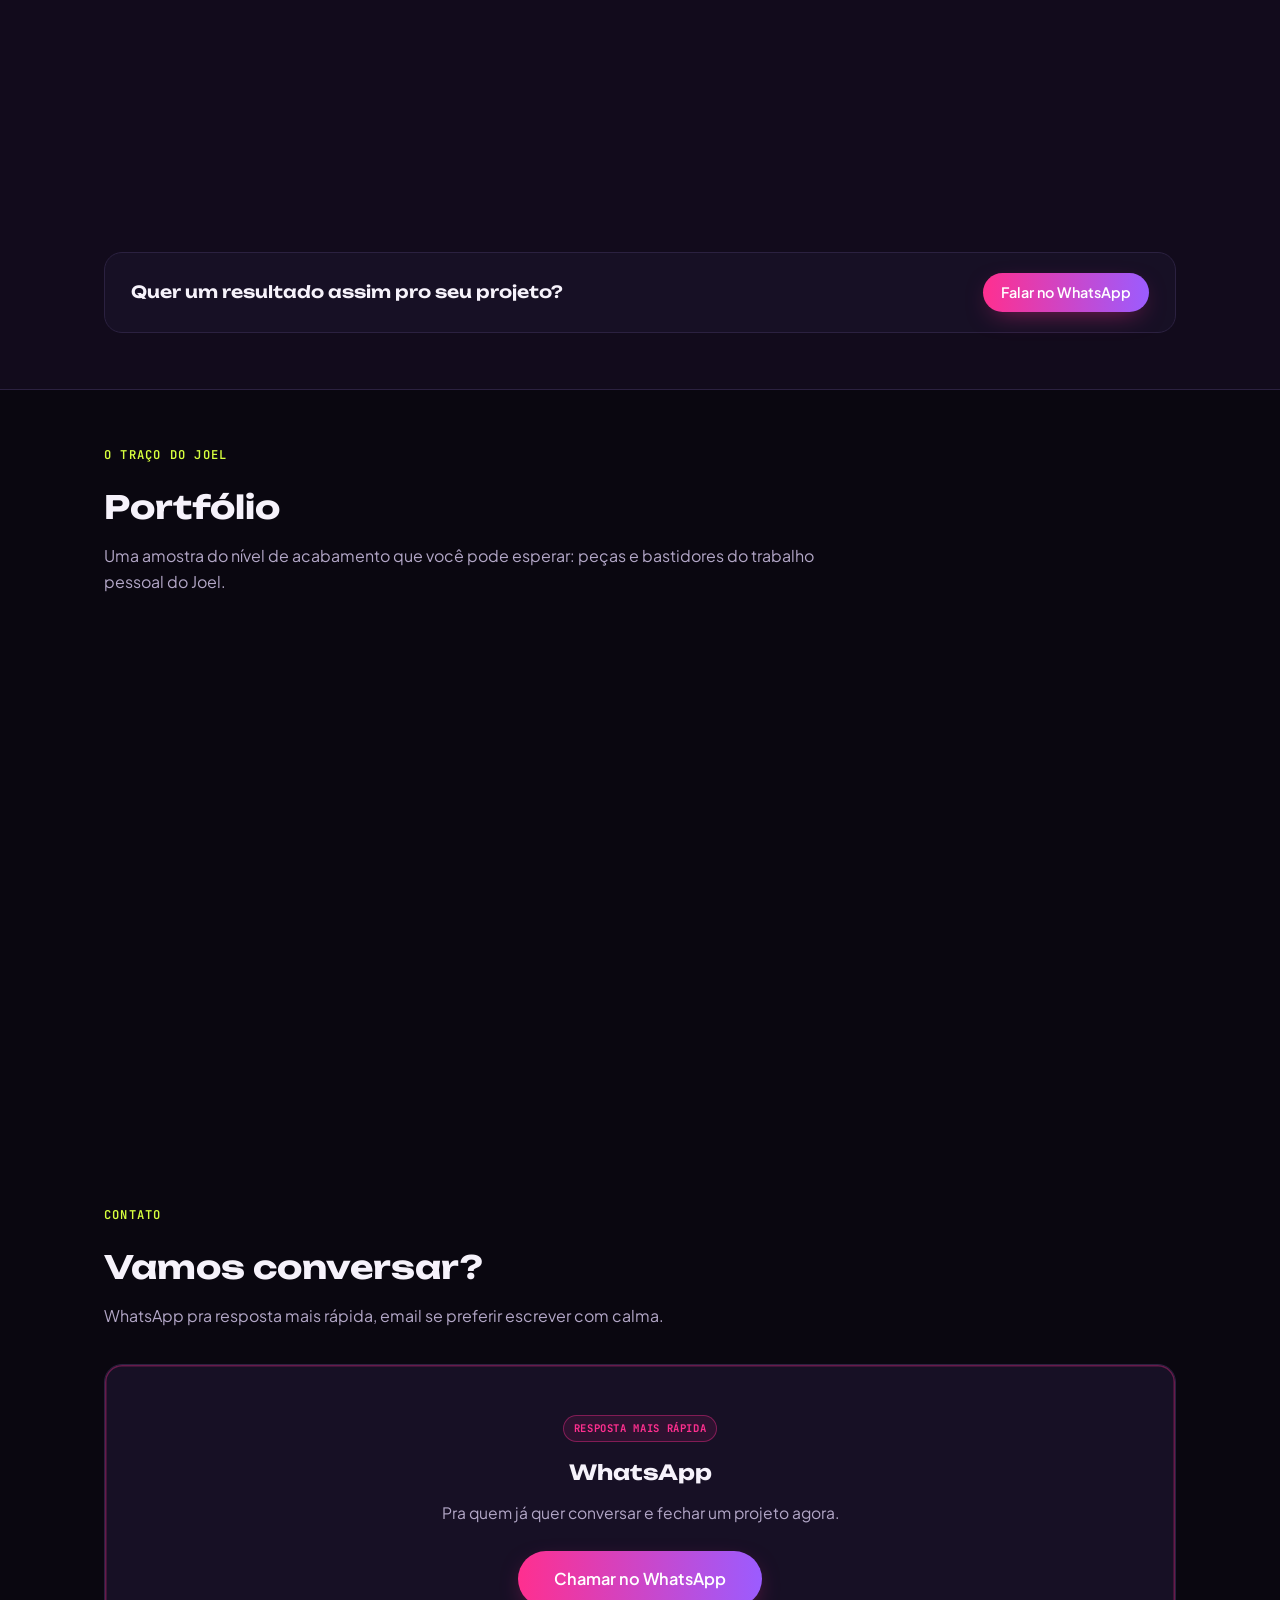
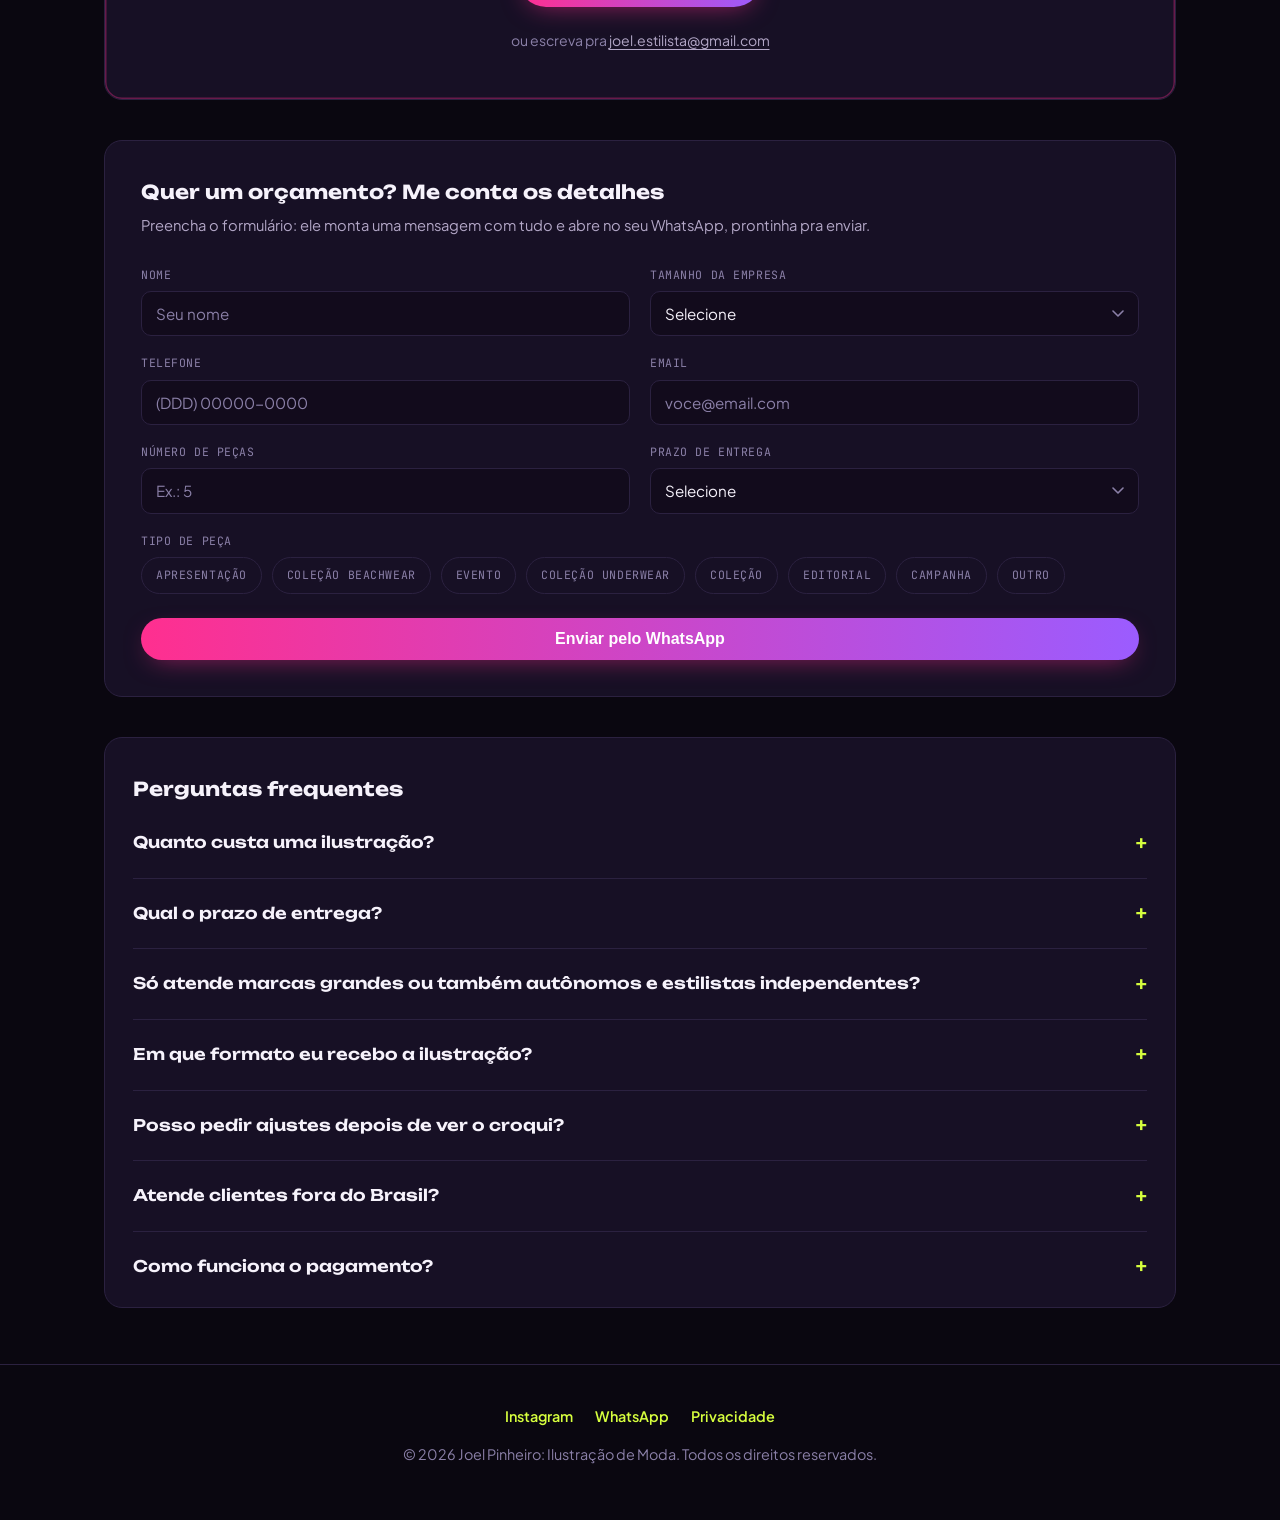
==== commit 7c74d1b9: "Botão do menu mobile só com ícone + CTA WhatsApp fill - Remove o texto "Menu" ao lado do ícone hambú" ====
--- a/ilustracao/index.html
+++ b/ilustracao/index.html
@@ -187,9 +187,8 @@
   .mobile-nav .lang-menu button{font-size:1.05rem;padding:10px 6px;}
 
   .sm-toggle{
-    display:none;align-items:center;gap:8px;background:transparent;border:1px solid var(--line);
-    color:var(--ink);border-radius:999px;padding:8px 14px;font-family:var(--font-mono);font-size:.82rem;
-    cursor:pointer;flex-shrink:0;
+    display:none;align-items:center;justify-content:center;background:transparent;border:1px solid var(--line);
+    color:var(--ink);border-radius:999px;padding:11px;cursor:pointer;flex-shrink:0;
   }
   .sm-icon{display:inline-flex;flex-direction:column;gap:3px;width:16px;}
   .sm-icon span{display:block;height:1.5px;background:var(--ink);border-radius:1px;}
@@ -209,7 +208,7 @@
     .sm-toggle{display:inline-flex;}
     .mobile-nav{display:block;}
   }
-  .mobile-nav .btn{display:inline-block;margin-top:24px;}
+  .mobile-nav .btn{display:block;width:100%;text-align:center;margin-top:24px;}
 
   .hero{padding:64px 0 56px;}
   .hero .wrap{display:grid;grid-template-columns:1fr .85fr;gap:48px;align-items:center;}
@@ -607,7 +606,6 @@
     <a class="btn small header-cta" data-i18n="cta_whatsapp_header" href="https://wa.me/5585999962897?text=Oi%20Joel%2C%20vim%20pela%20sua%20p%C3%A1gina%20de%20ilustra%C3%A7%C3%A3o.%20Quero%20conversar%20sobre%20um%20projeto." target="_blank" rel="noopener">Falar no WhatsApp</a>
     <button class="sm-toggle" id="sm-toggle" type="button" aria-label="Abrir menu" data-i18n-aria="mobile_menu_aria" aria-expanded="false" aria-controls="mobile-nav">
       <span class="sm-icon" aria-hidden="true"><span></span><span></span><span></span></span>
-      <span data-i18n="mobile_menu_label">Menu</span>
     </button>
   </div>
 </header>
@@ -1740,7 +1738,6 @@
         cta_whatsapp_header: "Falar no WhatsApp",
         cta_whatsapp_contact: "Chamar no WhatsApp",
         cta_email: "Escrever por e-mail",
-        mobile_menu_label: "Menu",
         mobile_menu_aria: "Abrir menu",
         hero_eyebrow: "Ilustração de moda sob encomenda",
         hero_h1: 'Transformo sua ideia em <em>ilustração de moda</em>.',
@@ -1850,7 +1847,6 @@
         cta_whatsapp_header: "Message on WhatsApp",
         cta_whatsapp_contact: "Chat on WhatsApp",
         cta_email: "Write an email",
-        mobile_menu_label: "Menu",
         mobile_menu_aria: "Open menu",
         hero_eyebrow: "Bespoke fashion illustration",
         hero_h1: 'I turn your idea into <em>fashion illustration</em>.',
@@ -1960,7 +1956,6 @@
         cta_whatsapp_header: "Hablar por WhatsApp",
         cta_whatsapp_contact: "Escribir por WhatsApp",
         cta_email: "Escribir un correo",
-        mobile_menu_label: "Menú",
         mobile_menu_aria: "Abrir menú",
         hero_eyebrow: "Ilustración de moda por encargo",
         hero_h1: 'Transformo tu idea en <em>ilustración de moda</em>.',
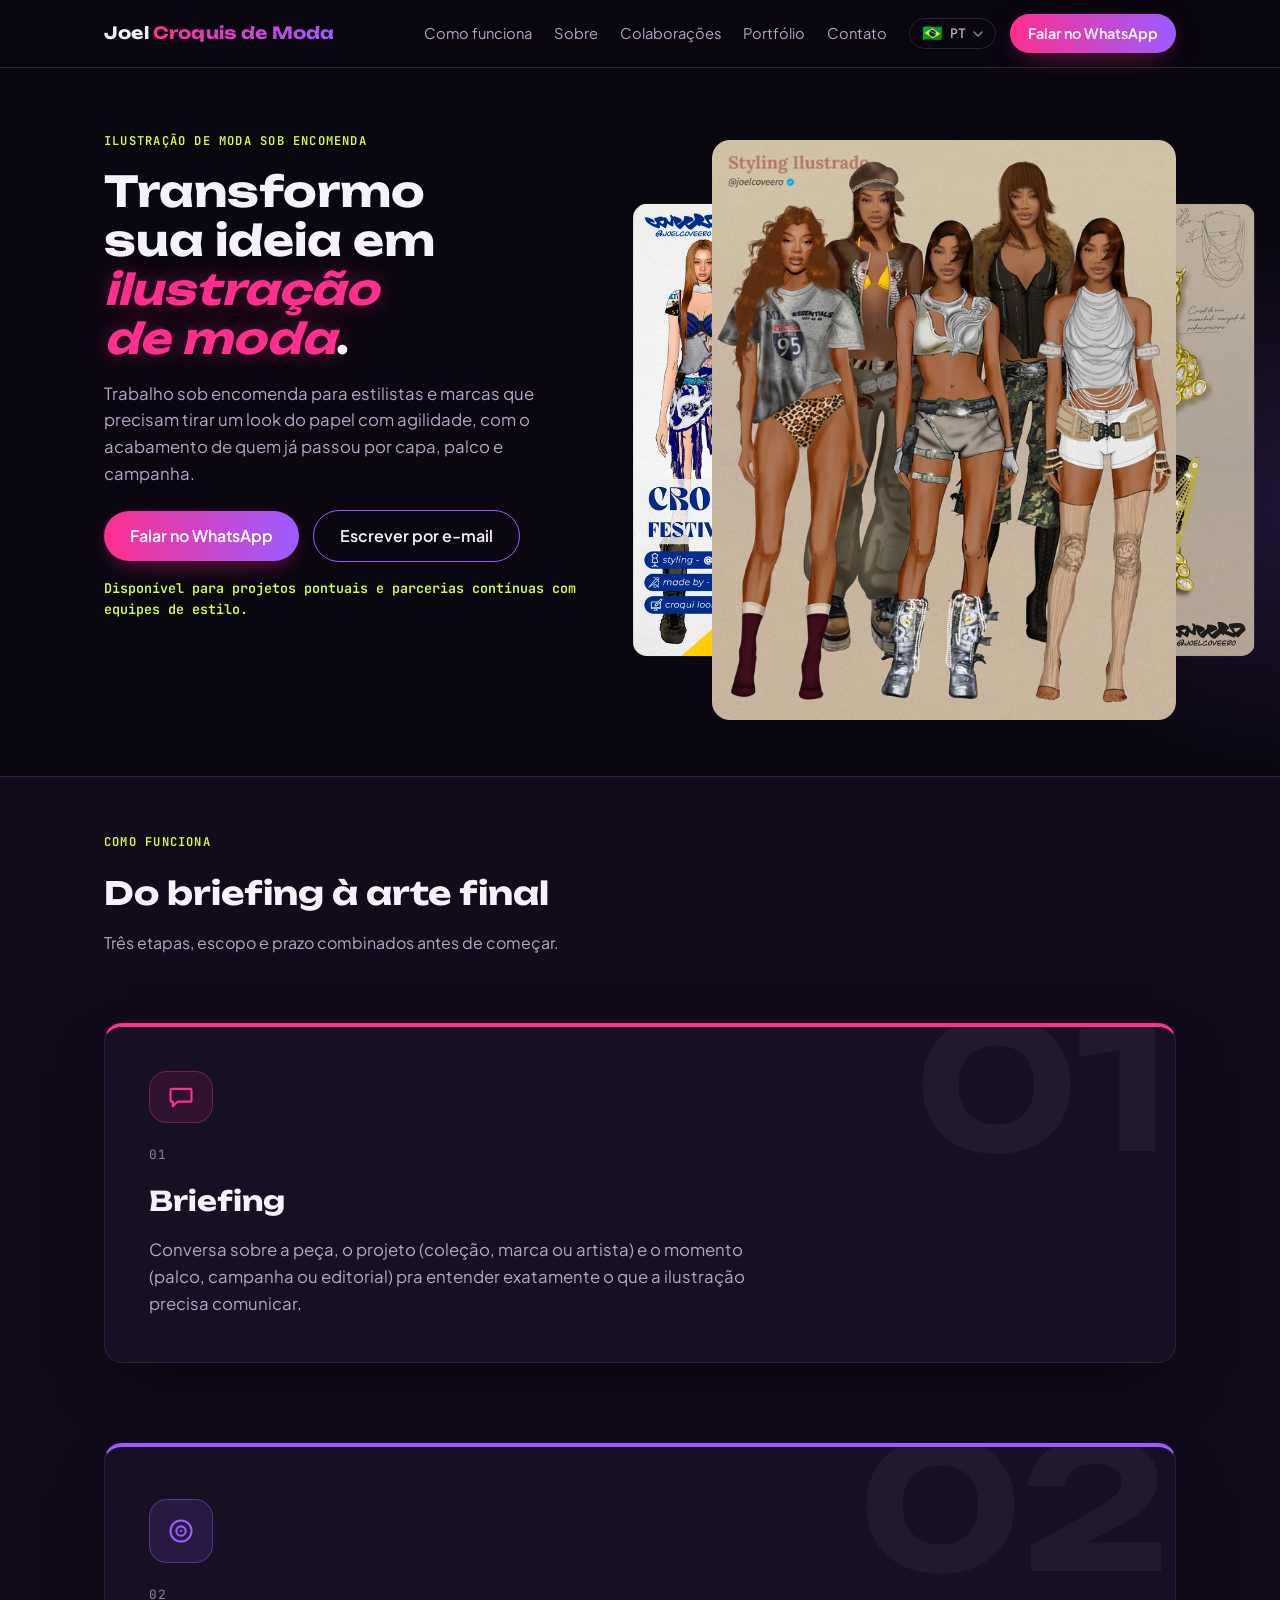
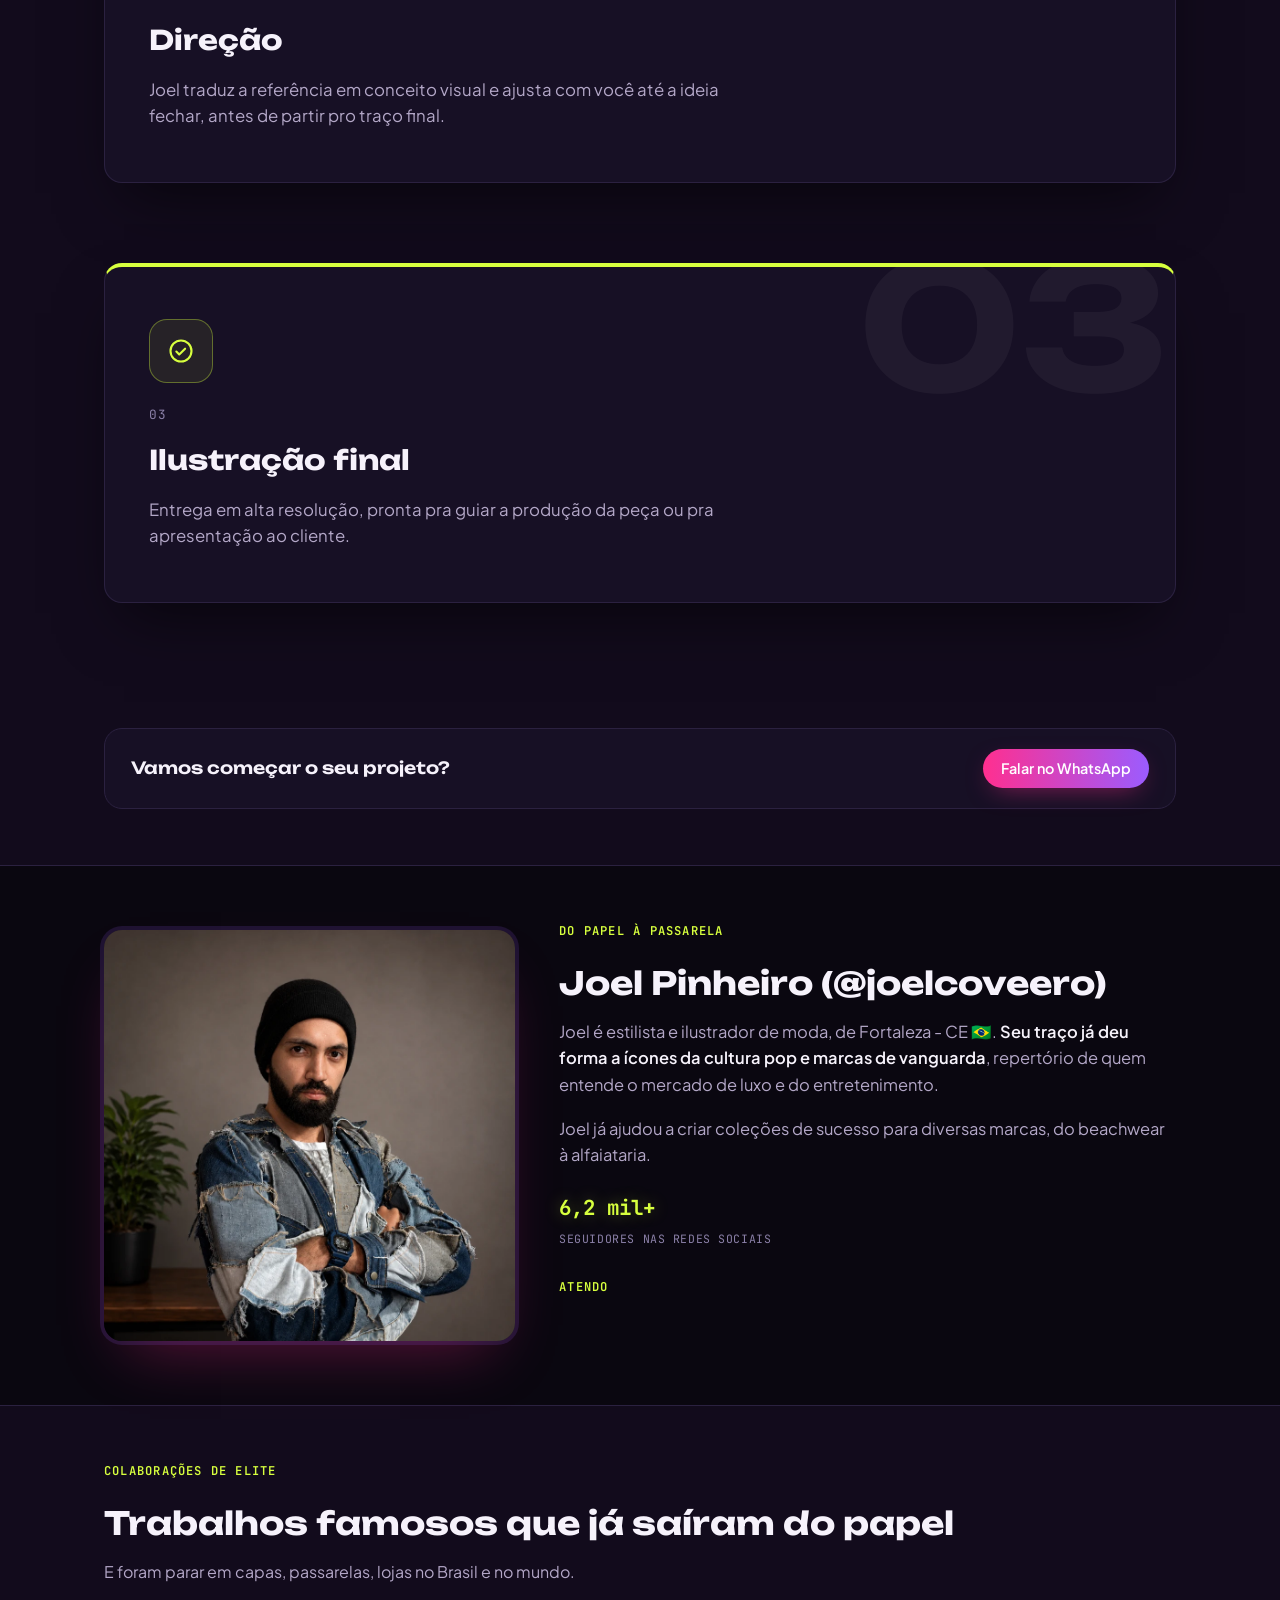
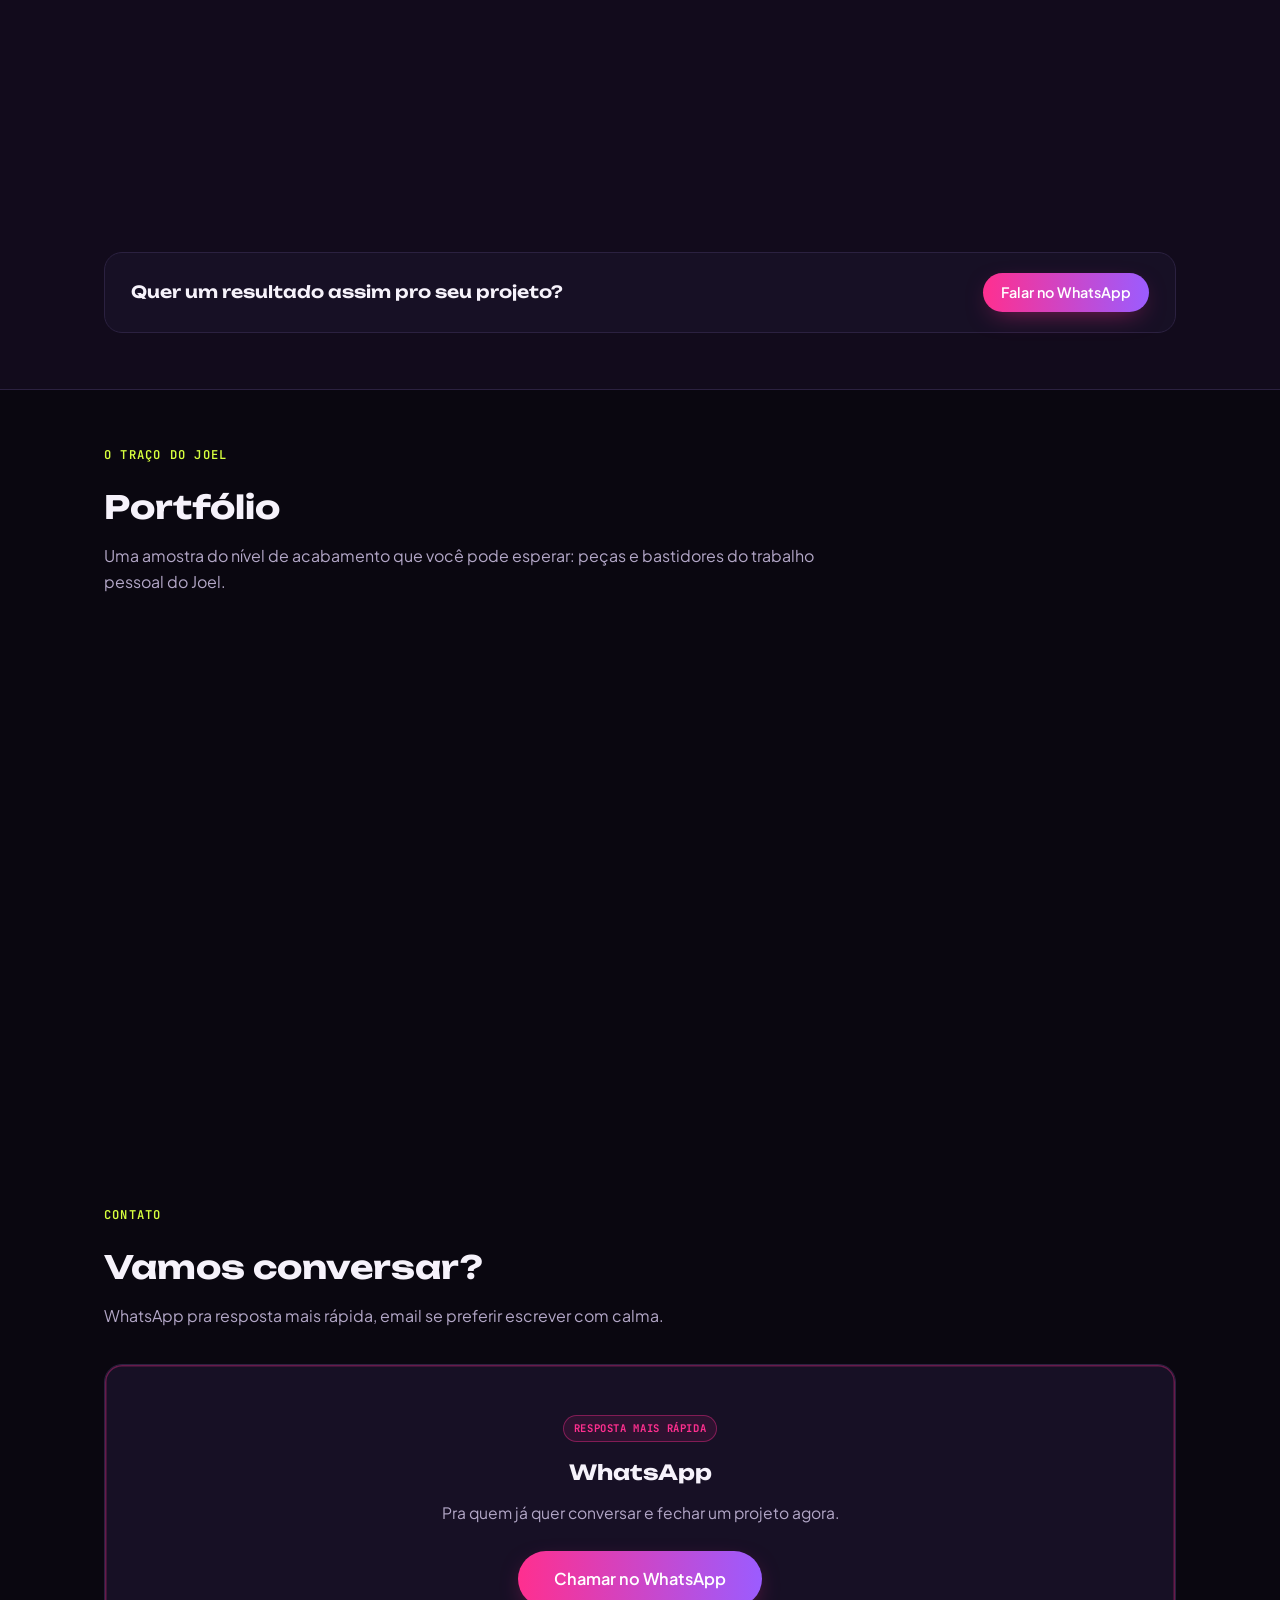
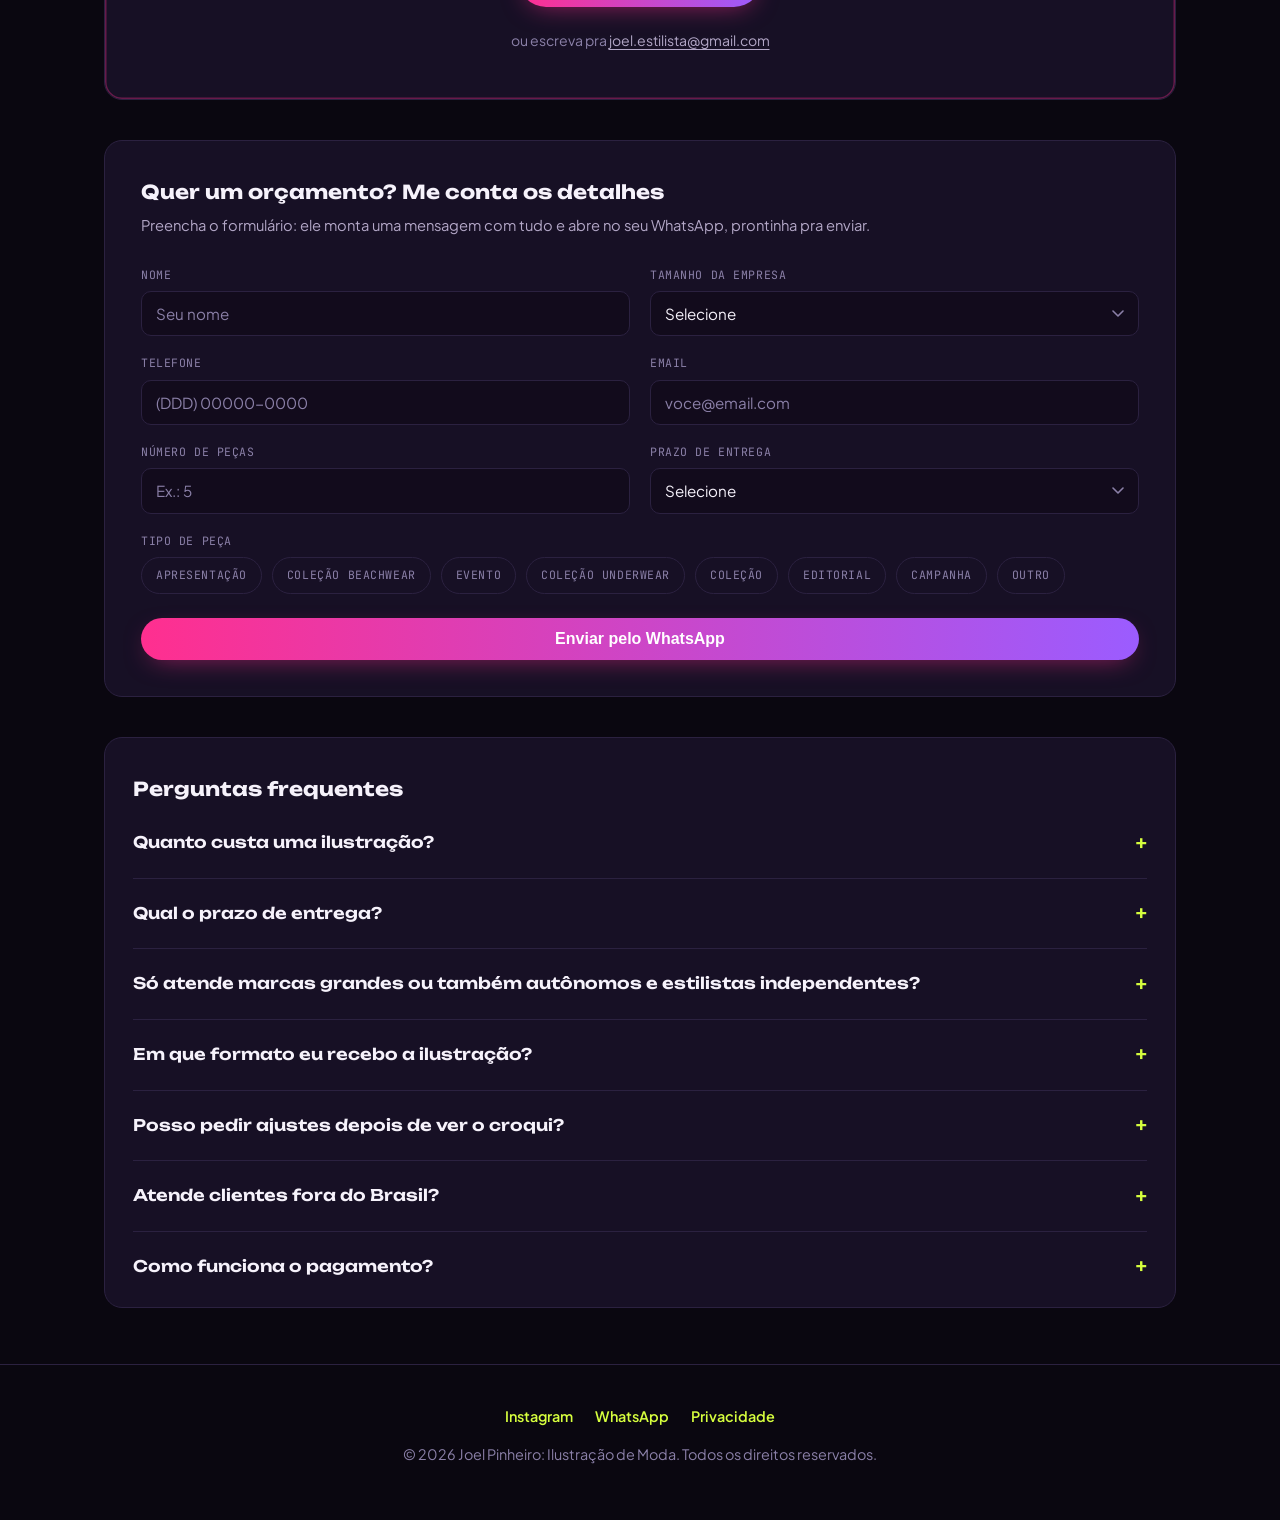
==== commit 875adaa8: "Corrige menu mobile: botão em 2 linhas, scroll travado, sem fechar - Botão "Falar no WhatsApp" no me" ====
--- a/ilustracao/index.html
+++ b/ilustracao/index.html
@@ -195,8 +195,10 @@
   .mobile-nav{
     display:none;position:fixed;inset:0;z-index:30;background:rgba(10,7,16,.97);
     padding:100px 24px 40px;opacity:0;pointer-events:none;transition:opacity .25s ease;
+    overflow-y:auto;-webkit-overflow-scrolling:touch;overscroll-behavior:contain;
   }
   .mobile-nav.is-open{opacity:1;pointer-events:auto;}
+  body.nav-open{overflow:hidden;}
   .mobile-nav a{
     display:block;font-family:var(--font-display);font-size:1.6rem;color:var(--ink);
     text-decoration:none;padding:14px 0;border-bottom:1px solid var(--line);
@@ -208,7 +210,17 @@
     .sm-toggle{display:inline-flex;}
     .mobile-nav{display:block;}
   }
-  .mobile-nav .btn{display:block;width:100%;text-align:center;margin-top:24px;}
+  .mobile-nav .btn{
+    display:block;width:100%;text-align:center;margin-top:24px;
+    font-size:.95rem;padding:14px 16px;white-space:nowrap;
+  }
+
+  /* Ícone hambúrguer -> X quando o menu está aberto (dá uma pista visual
+     clara de que aquele mesmo botão fecha o menu). */
+  .sm-icon span{transition:transform .22s ease, opacity .22s ease;}
+  .sm-toggle.is-open .sm-icon span:nth-child(1){transform:translateY(4.5px) rotate(45deg);}
+  .sm-toggle.is-open .sm-icon span:nth-child(2){opacity:0;}
+  .sm-toggle.is-open .sm-icon span:nth-child(3){transform:translateY(-4.5px) rotate(-45deg);}
 
   .hero{padding:64px 0 56px;}
   .hero .wrap{display:grid;grid-template-columns:1fr .85fr;gap:48px;align-items:center;}
@@ -943,11 +955,15 @@
     if (!toggle || !nav) return;
     function close() {
       nav.classList.remove("is-open");
+      toggle.classList.remove("is-open");
       toggle.setAttribute("aria-expanded", "false");
+      document.body.classList.remove("nav-open");
     }
     toggle.addEventListener("click", function () {
       var open = nav.classList.toggle("is-open");
+      toggle.classList.toggle("is-open", open);
       toggle.setAttribute("aria-expanded", open ? "true" : "false");
+      document.body.classList.toggle("nav-open", open);
     });
     nav.querySelectorAll("a").forEach(function (a) {
       a.addEventListener("click", close);
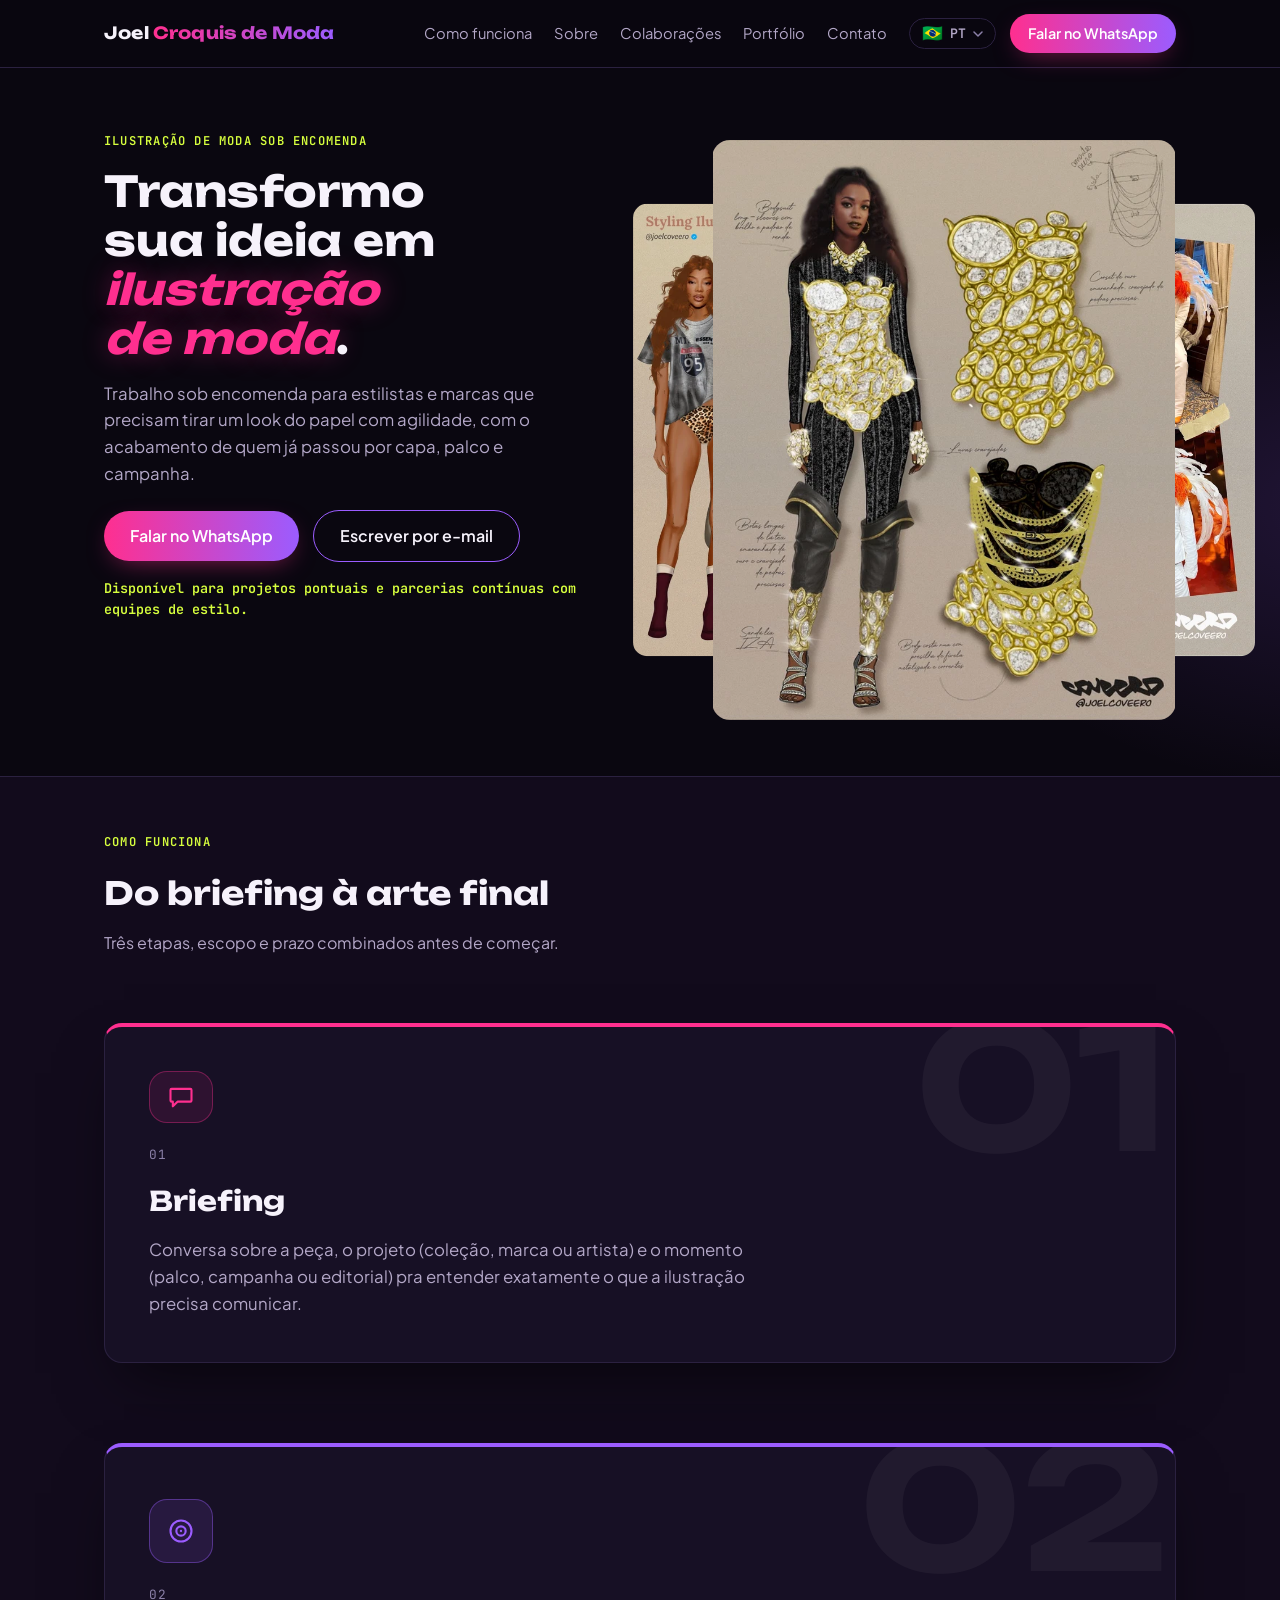
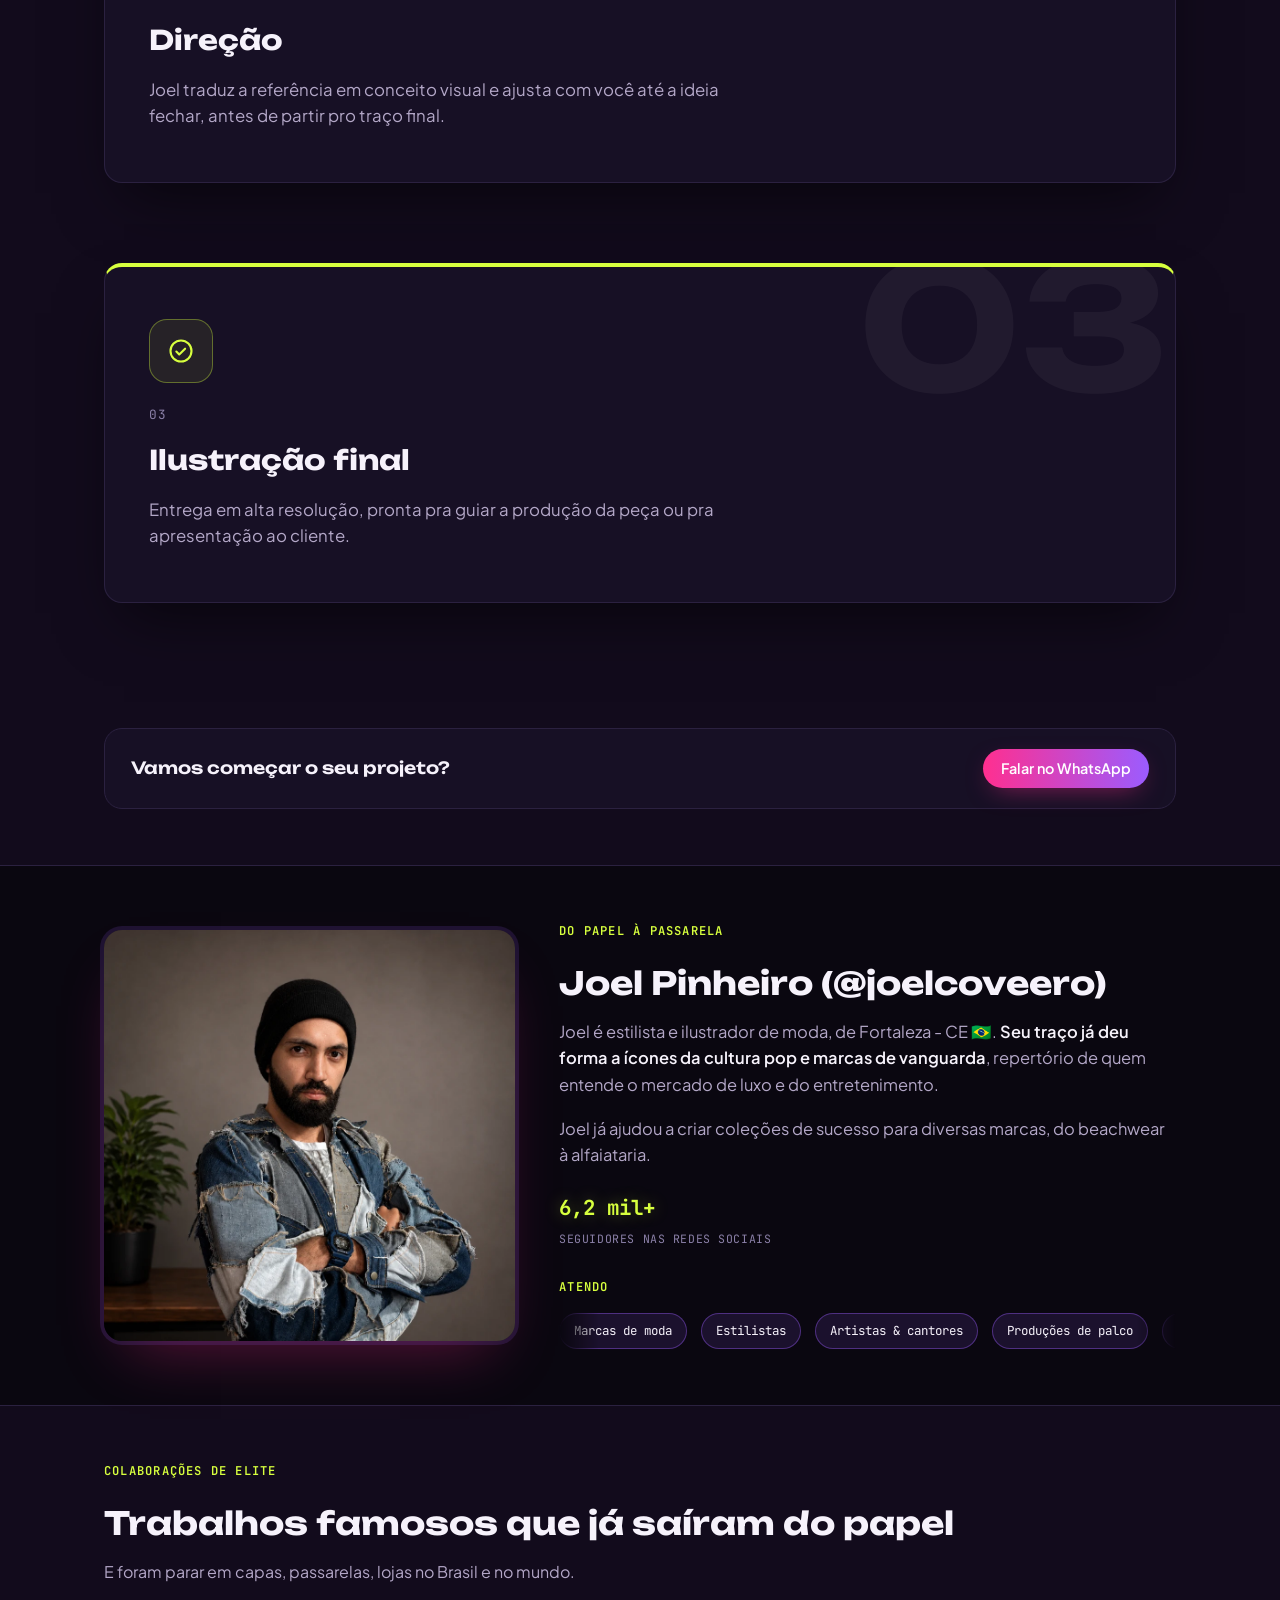
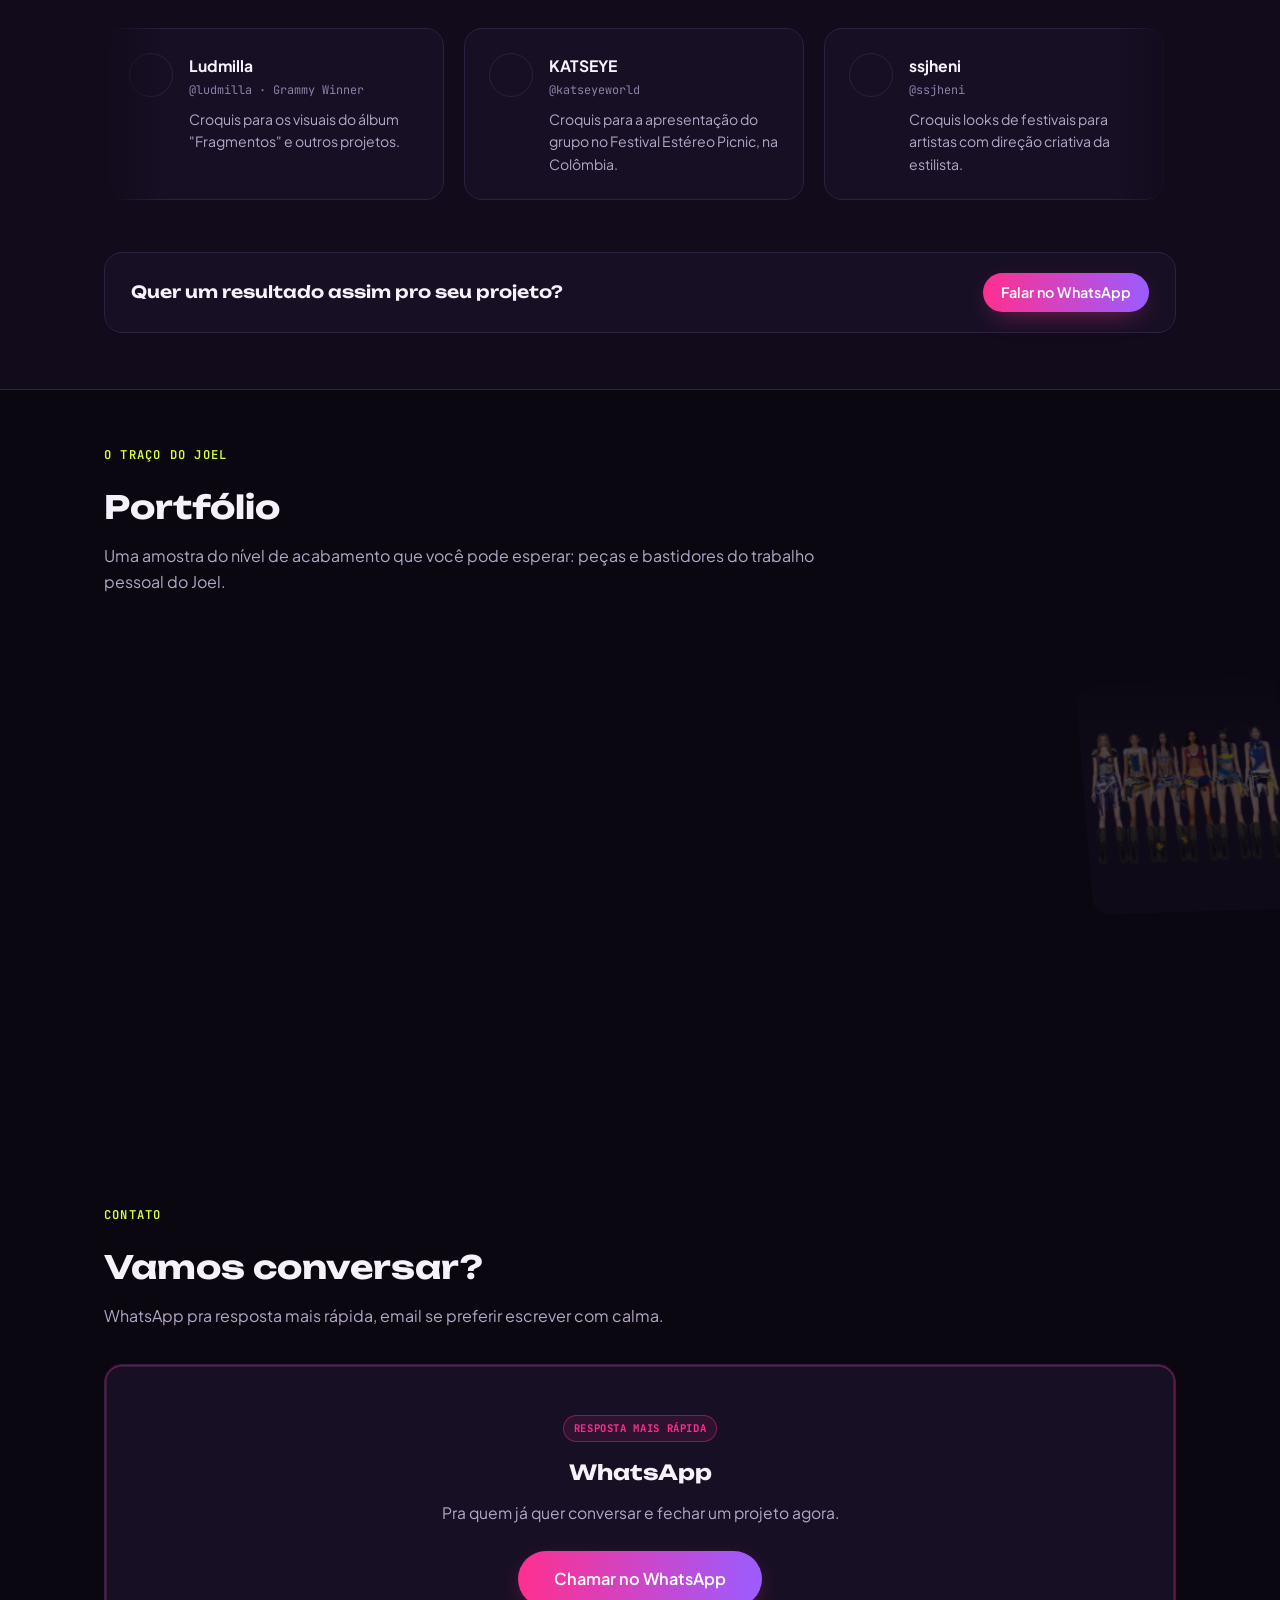
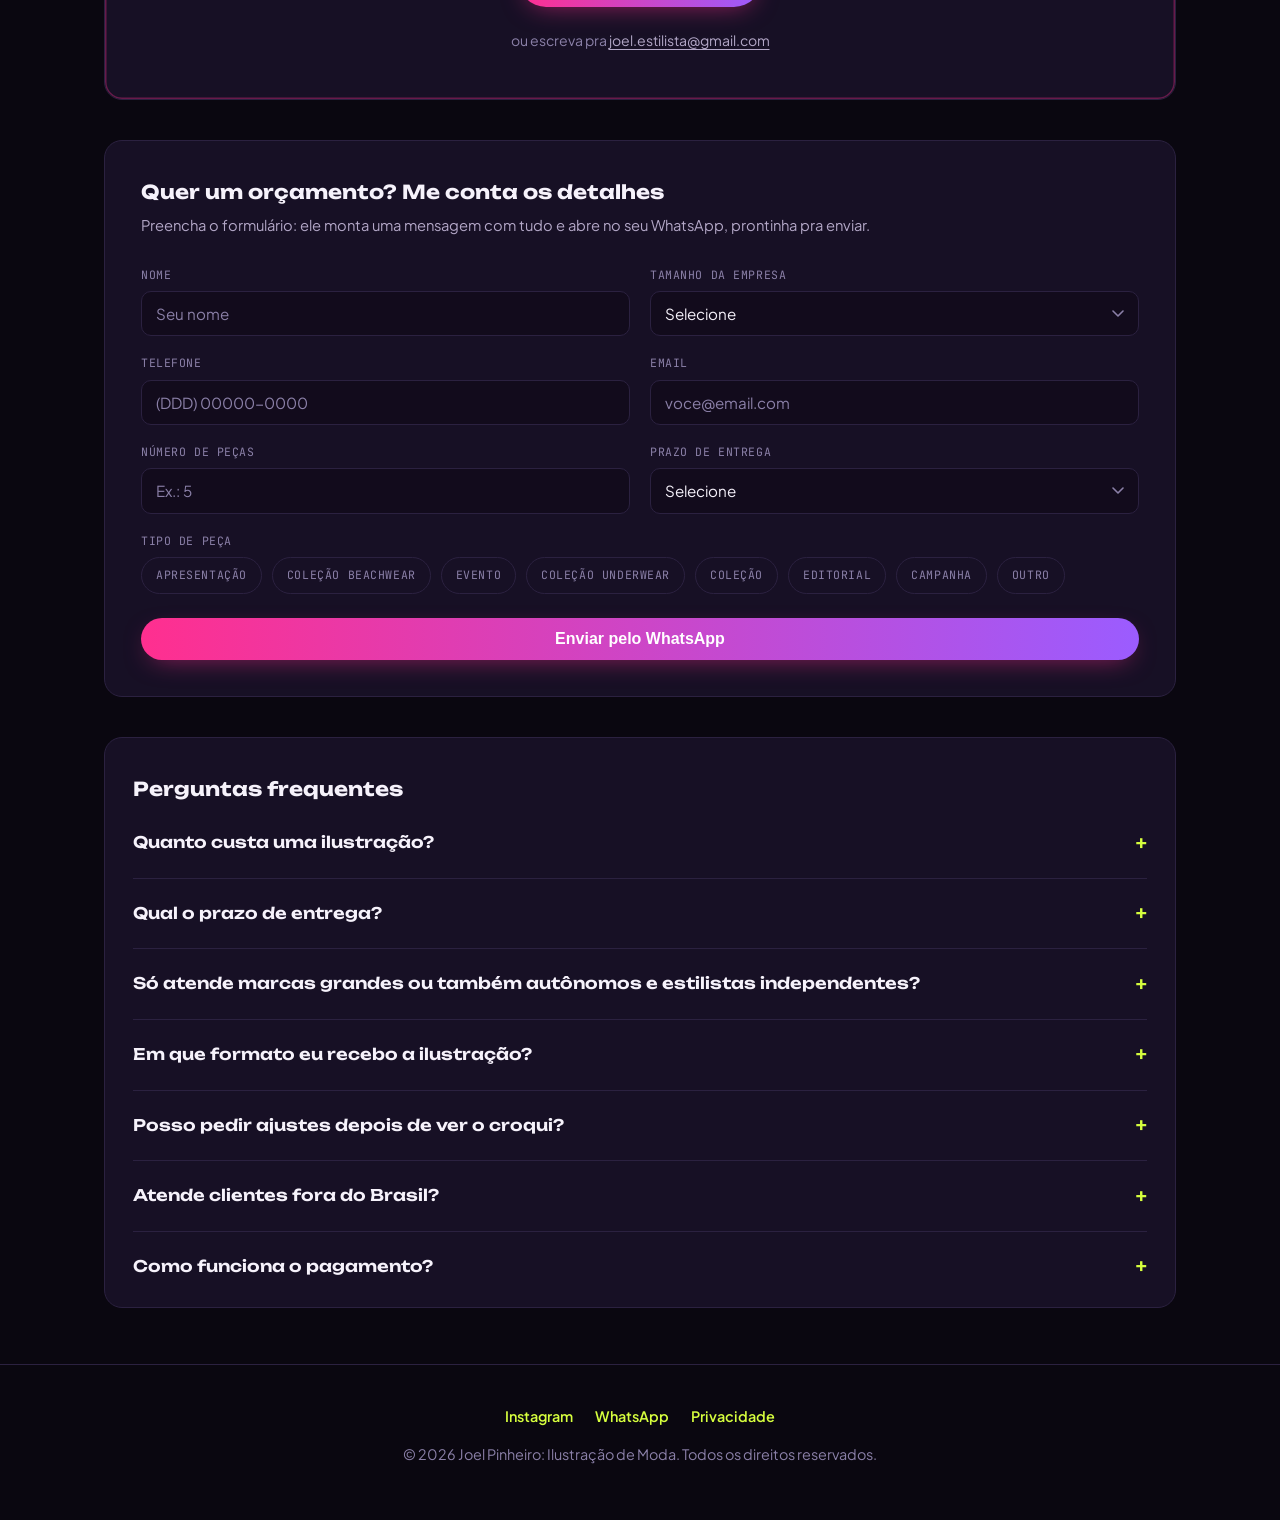
==== commit ed197ef1: "Encurta meta description (evita corte no Google) 193 -> 151 caracteres.  Co-Authored-By: Claude Sonn" ====
--- a/ilustracao/index.html
+++ b/ilustracao/index.html
@@ -23,7 +23,7 @@
 <!-- End Meta Pixel Code -->
 
 <title>Joel Pinheiro | Ilustração de Moda Sob Encomenda</title>
-<meta name="description" content="Ilustração de moda sob encomenda para marcas, estilistas e artistas: croqui personalizado com o traço que já assinou looks para Ludmilla e KATSEYE. Projetos pontuais e parcerias contínuas.">
+<meta name="description" content="Ilustração de moda sob encomenda para marcas, estilistas e artistas: croqui personalizado com o traço que já assinou looks para Ludmilla e KATSEYE.">
 <meta name="robots" content="index, follow">
 <meta name="author" content="Joel Pinheiro (@joelcoveero)">
 <meta name="theme-color" content="#0a0710">
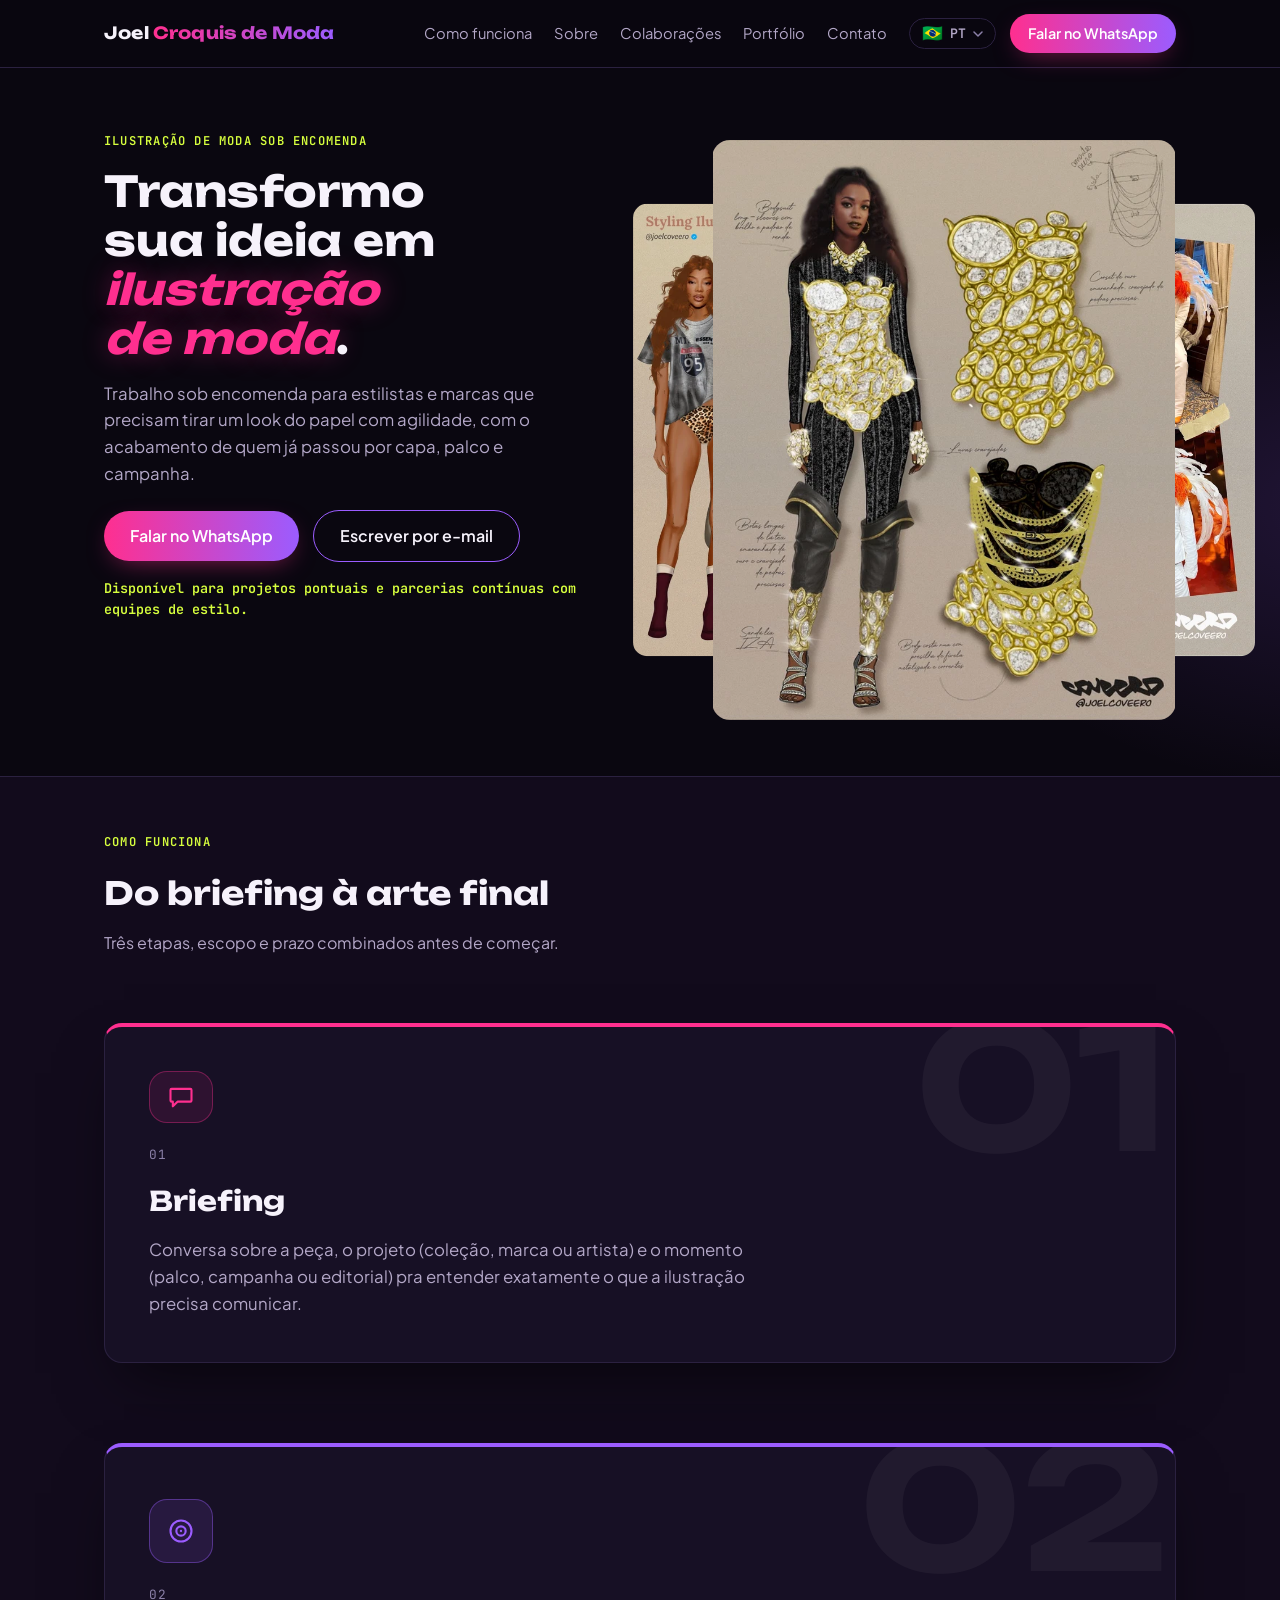
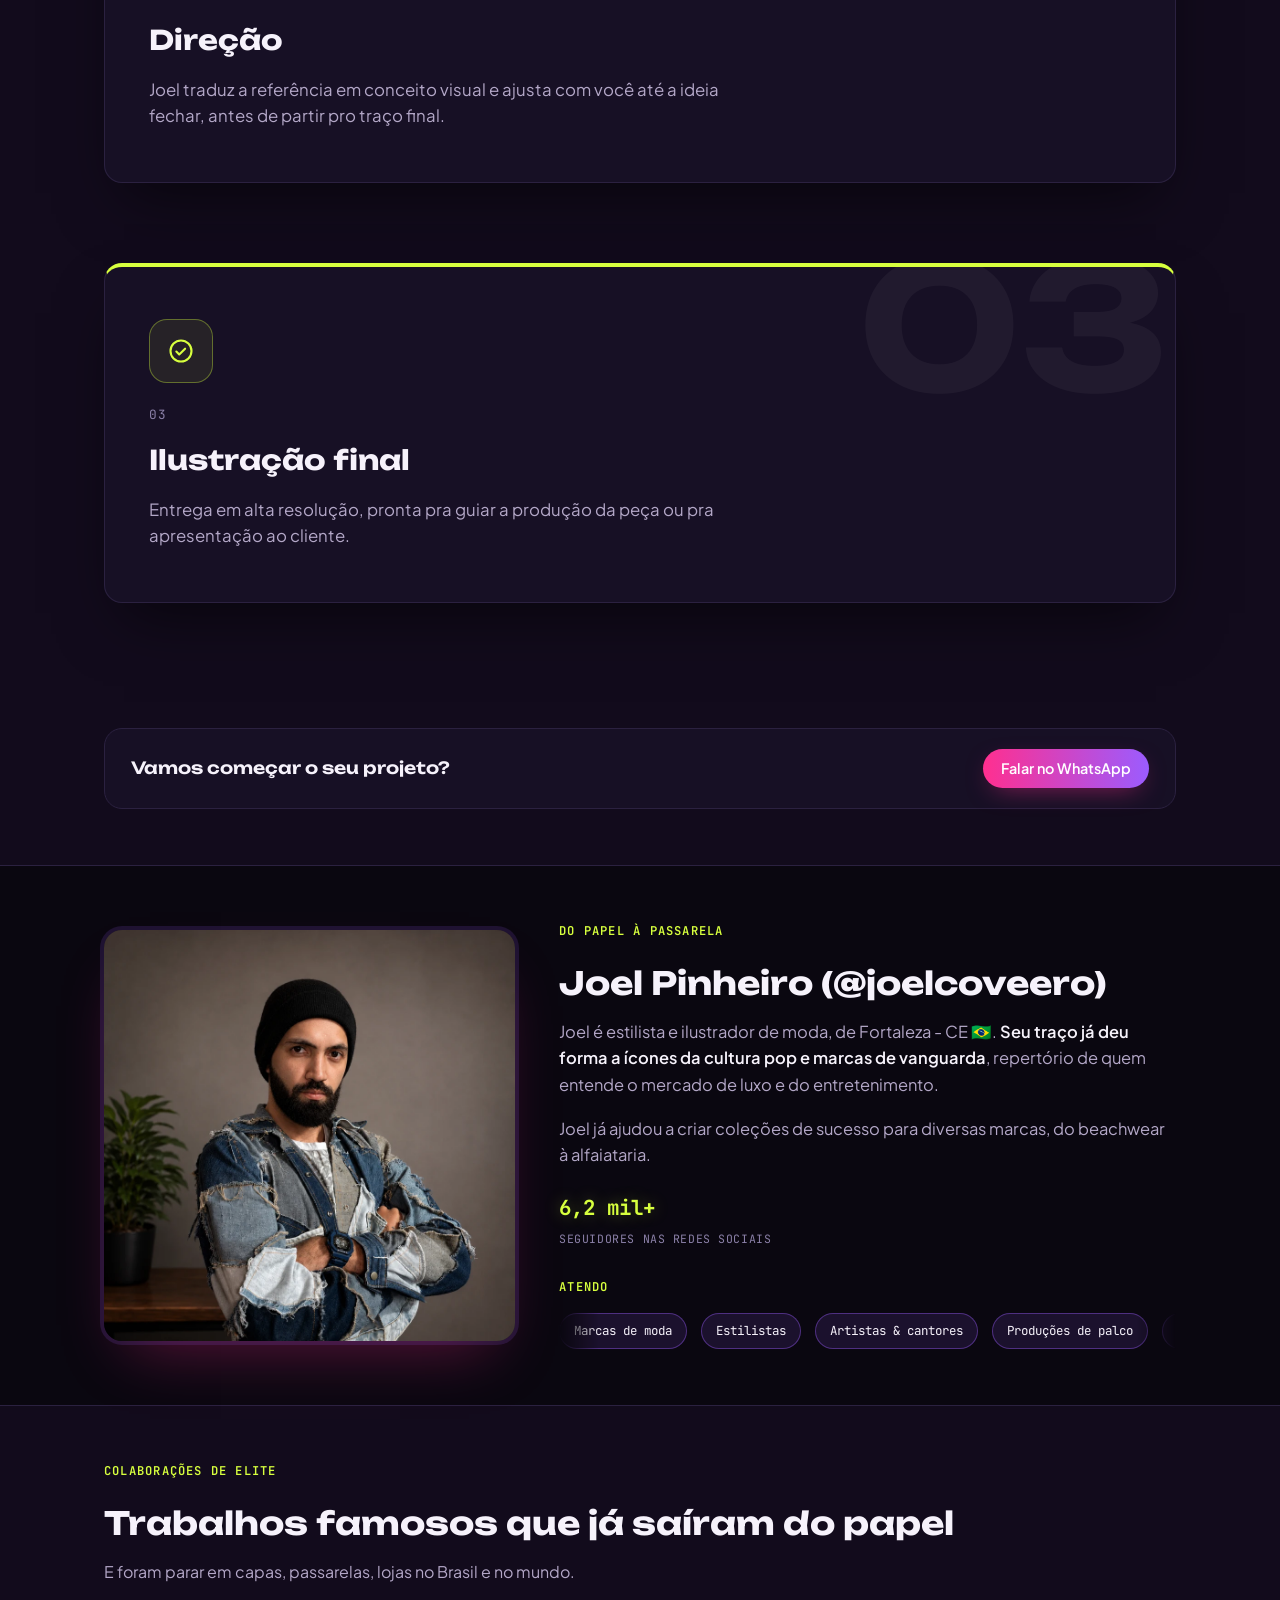
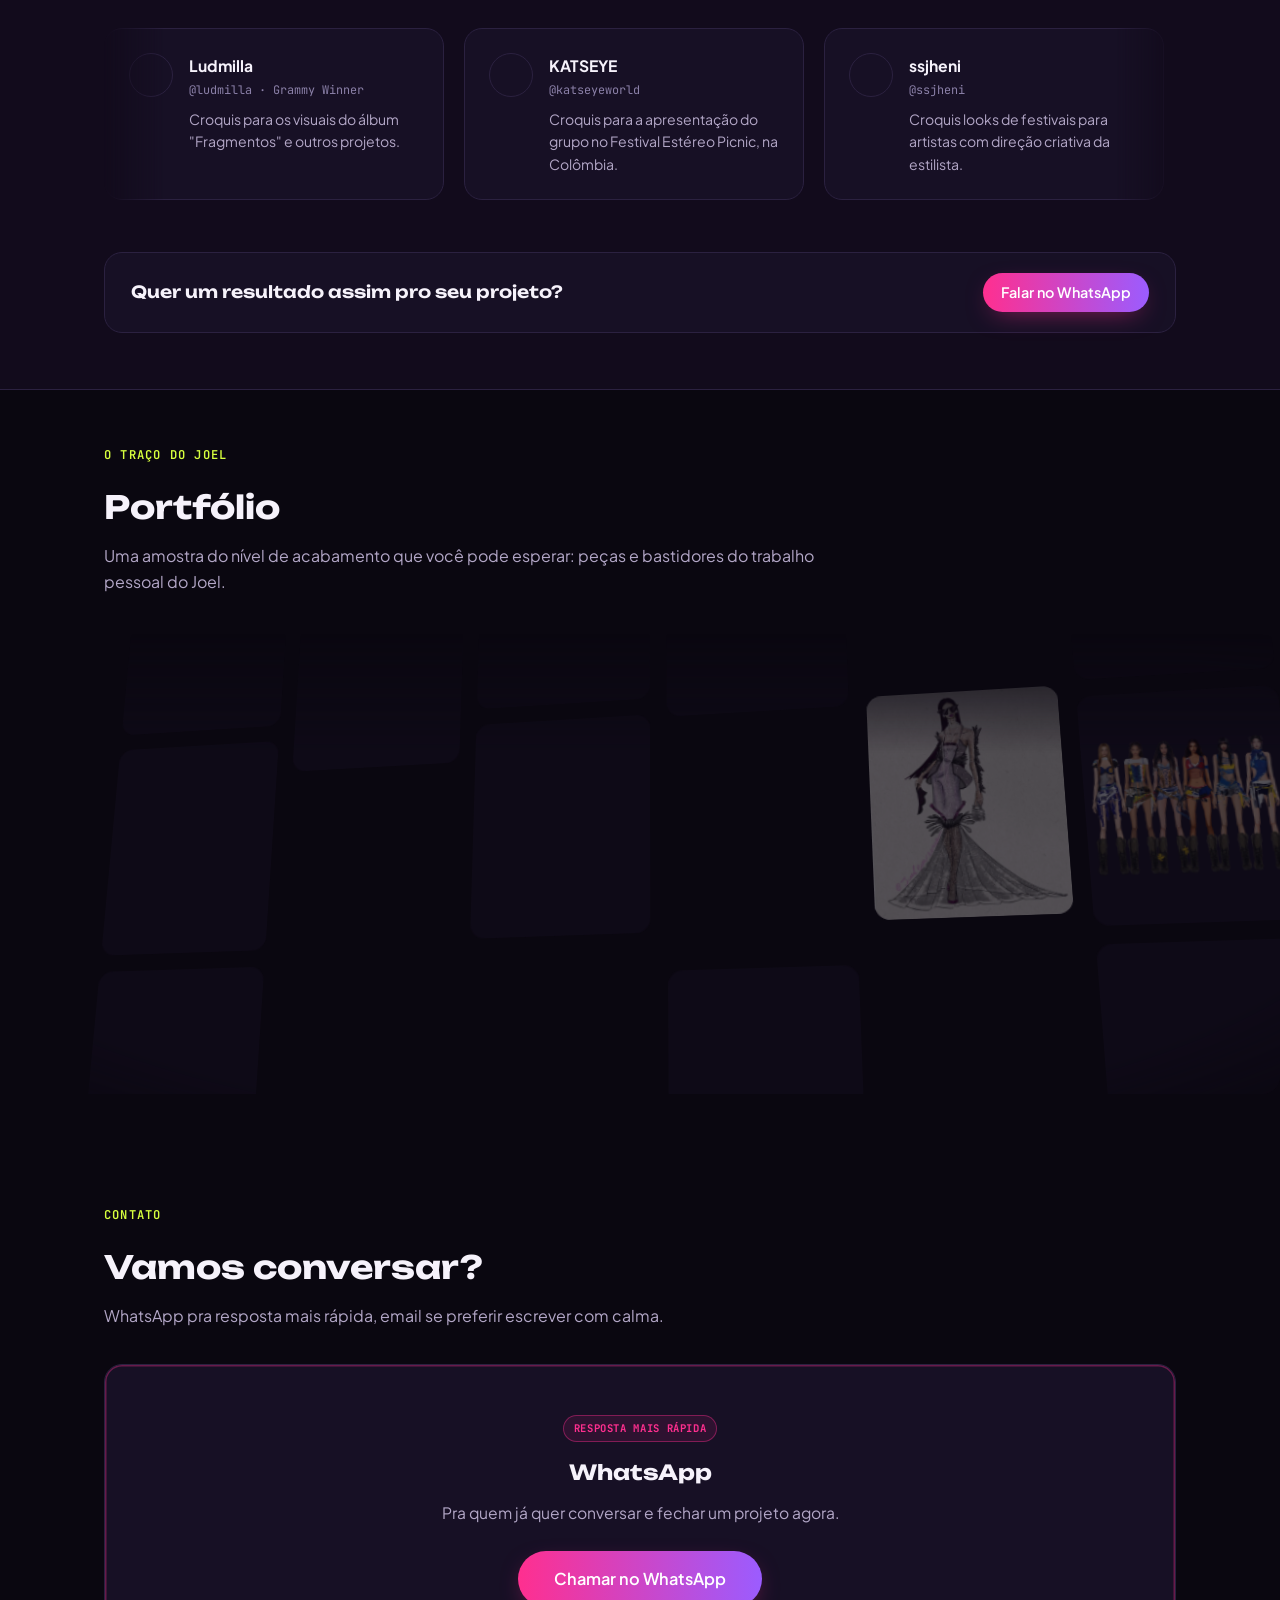
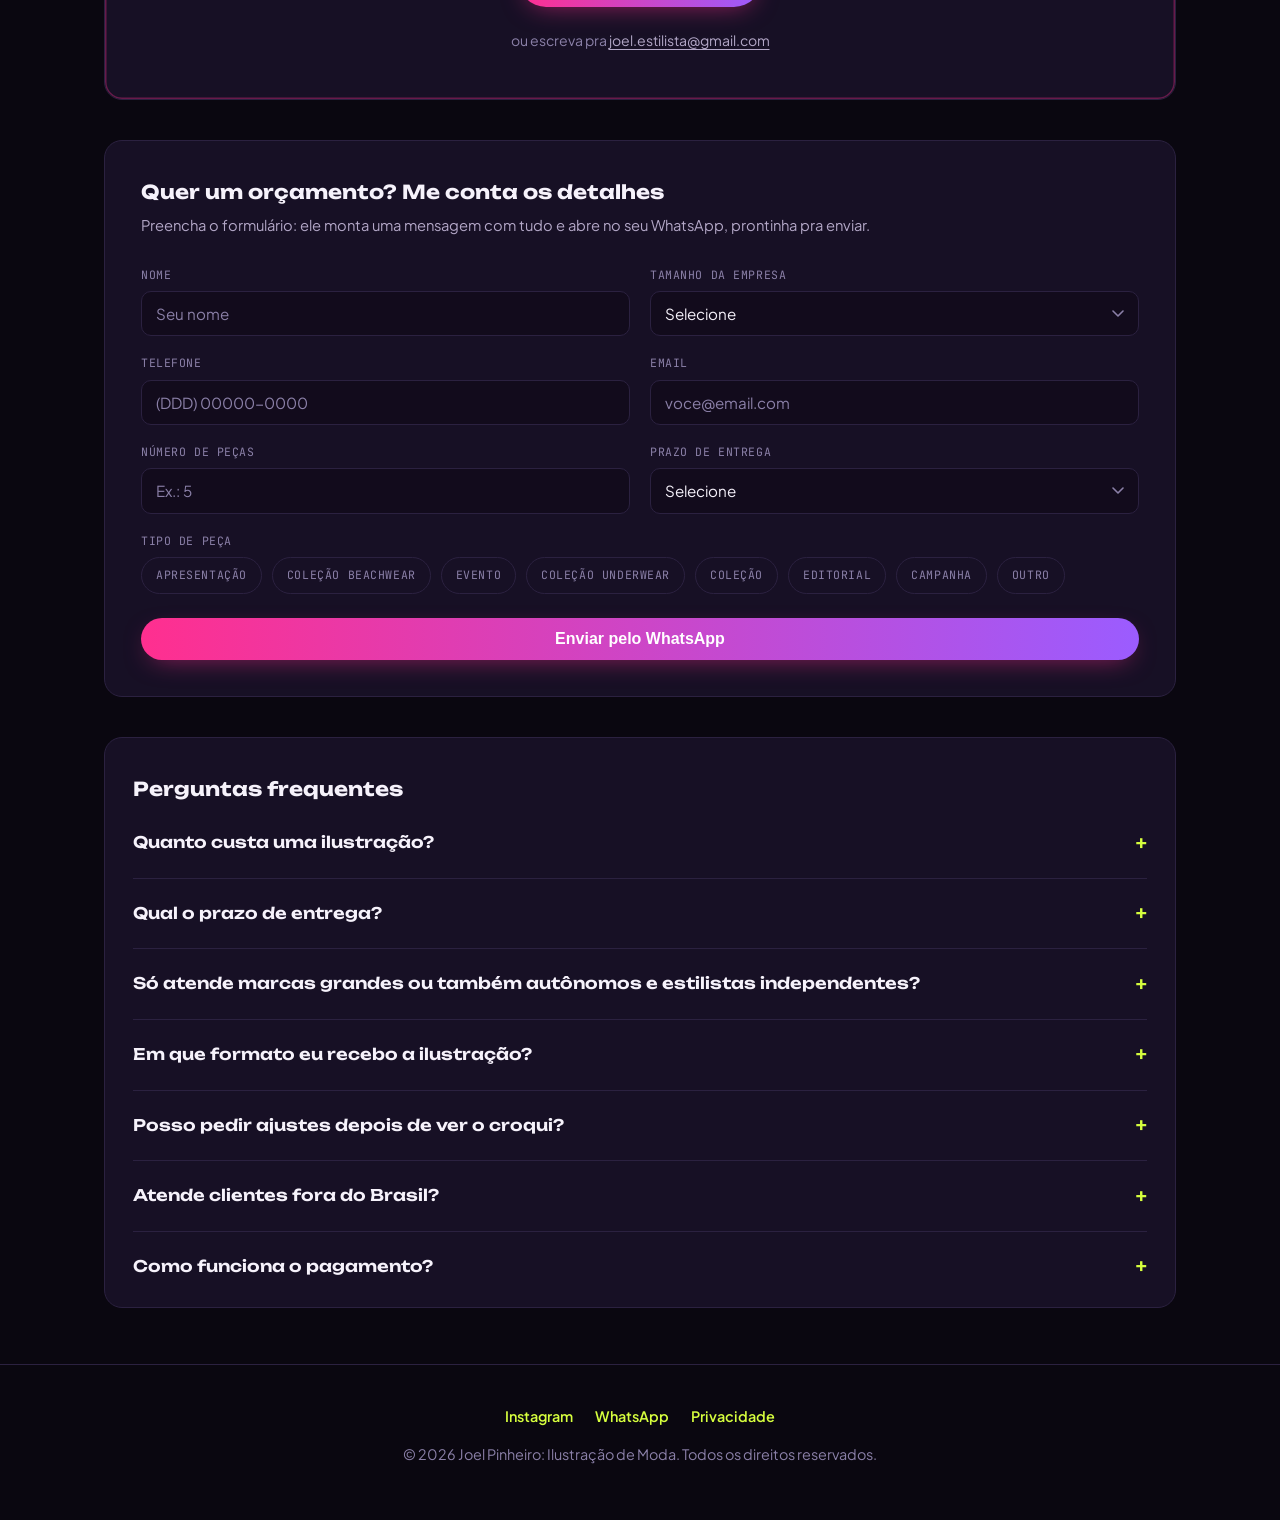
==== commit 39bff427: "Corrige bug real: botão de fechar o menu mobile não recebia toque O painel do menu mobile tinha z-in" ====
--- a/ilustracao/index.html
+++ b/ilustracao/index.html
@@ -122,7 +122,7 @@
   .wrap{max-width:var(--max);margin:0 auto;padding:0 24px;}
 
   header.site{
-    position:sticky;top:0;z-index:20;
+    position:sticky;top:0;z-index:40;
     background:rgba(10,7,16,.78);
     backdrop-filter:blur(10px);
     border-bottom:1px solid var(--line);
@@ -2133,6 +2133,26 @@
         if (!isOpen) {
           sw.classList.add("open");
           trigger.setAttribute("aria-expanded", "true");
+          // No menu mobile o dropdown empurra o conteúdo pra baixo (não é
+          // um overlay flutuante) — rola pra garantir que as opções abertas
+          // fiquem visíveis, em vez do usuário ter que descobrir sozinho
+          // que dá pra rolar. scrollIntoView não funciona de forma
+          // confiável aqui (o body fica com overflow:hidden enquanto o
+          // menu está aberto, o que atrapalha a detecção automática do
+          // "ancestral rolável"), então calcula e rola manualmente.
+          var navEl = sw.closest(".mobile-nav");
+          if (navEl) {
+            setTimeout(function () {
+              var menu = sw.querySelector(".lang-menu");
+              if (!menu) return;
+              var menuRect = menu.getBoundingClientRect();
+              var navRect = navEl.getBoundingClientRect();
+              var overflow = menuRect.bottom - navRect.bottom;
+              if (overflow > 0) {
+                navEl.scrollTop = navEl.scrollTop + overflow + 16;
+              }
+            }, 50);
+          }
         }
       });
       sw.querySelectorAll(".lang-menu button").forEach(function (btn) {
